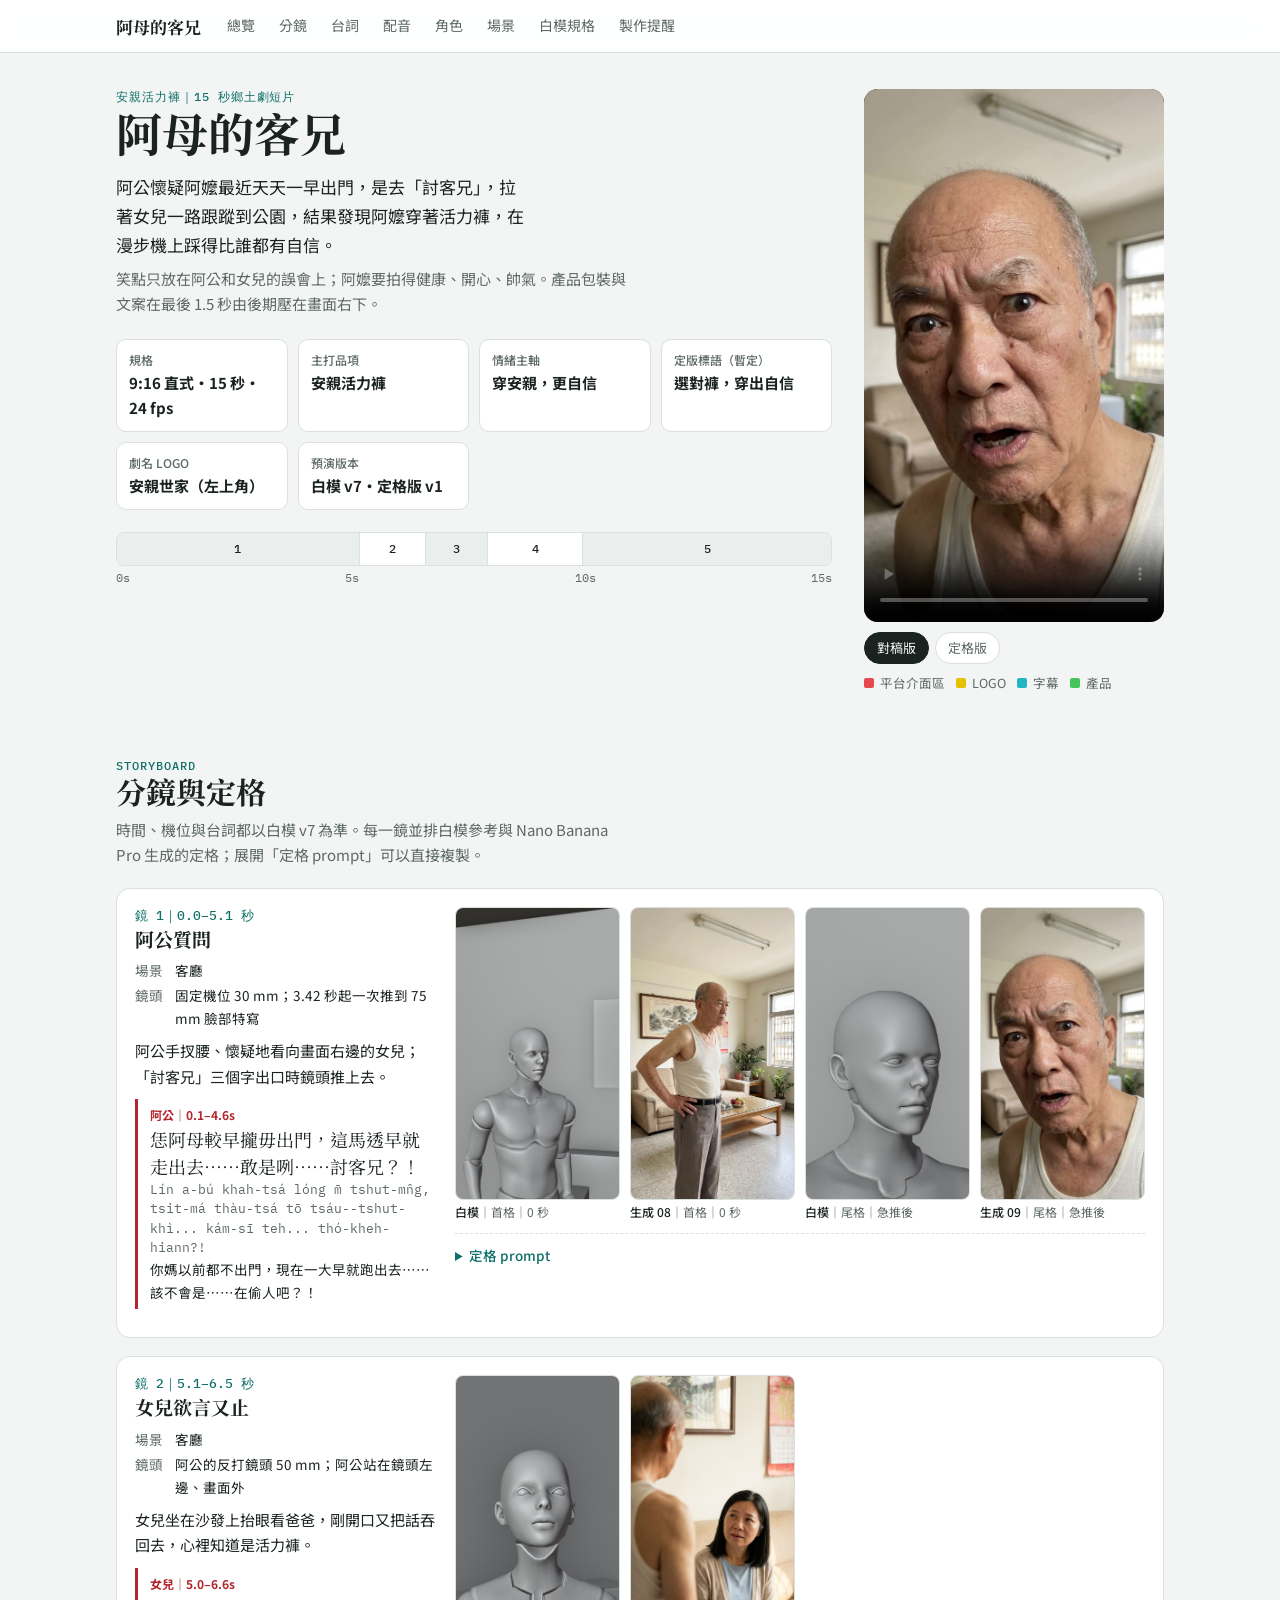
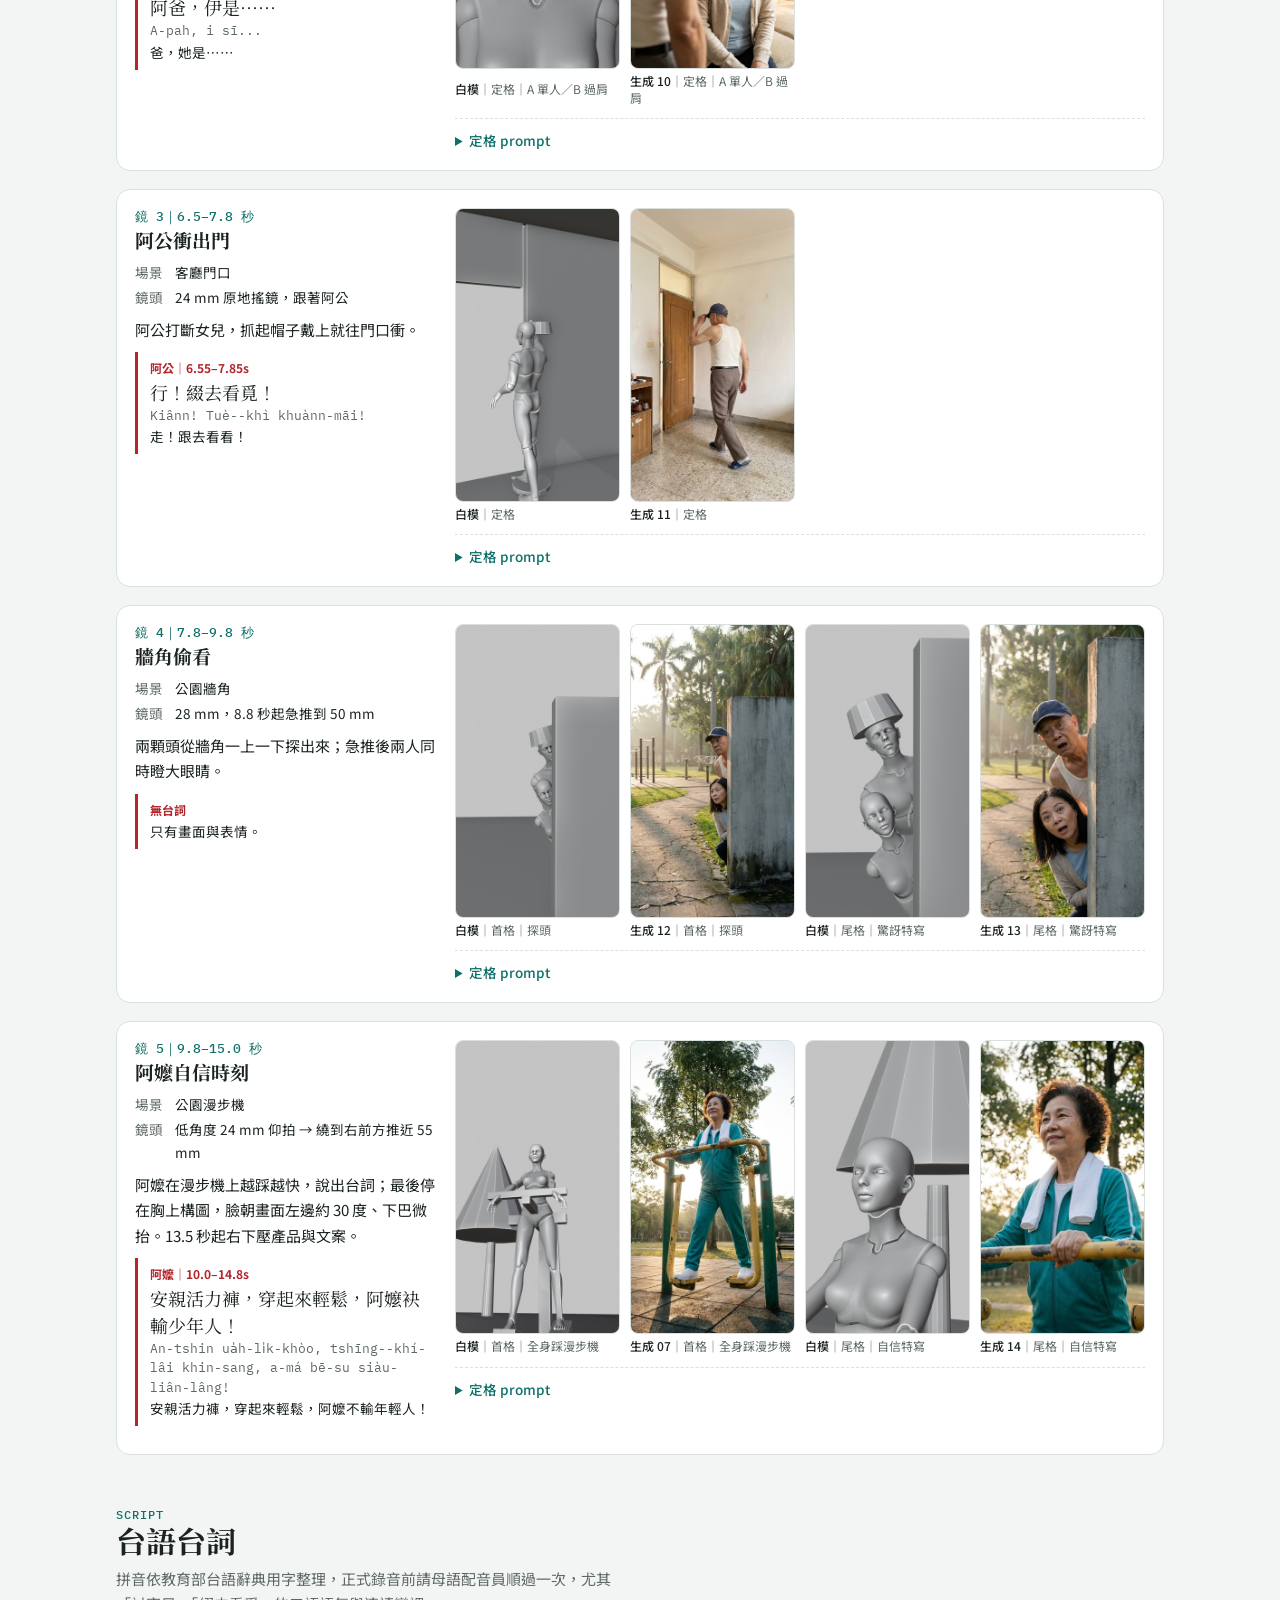
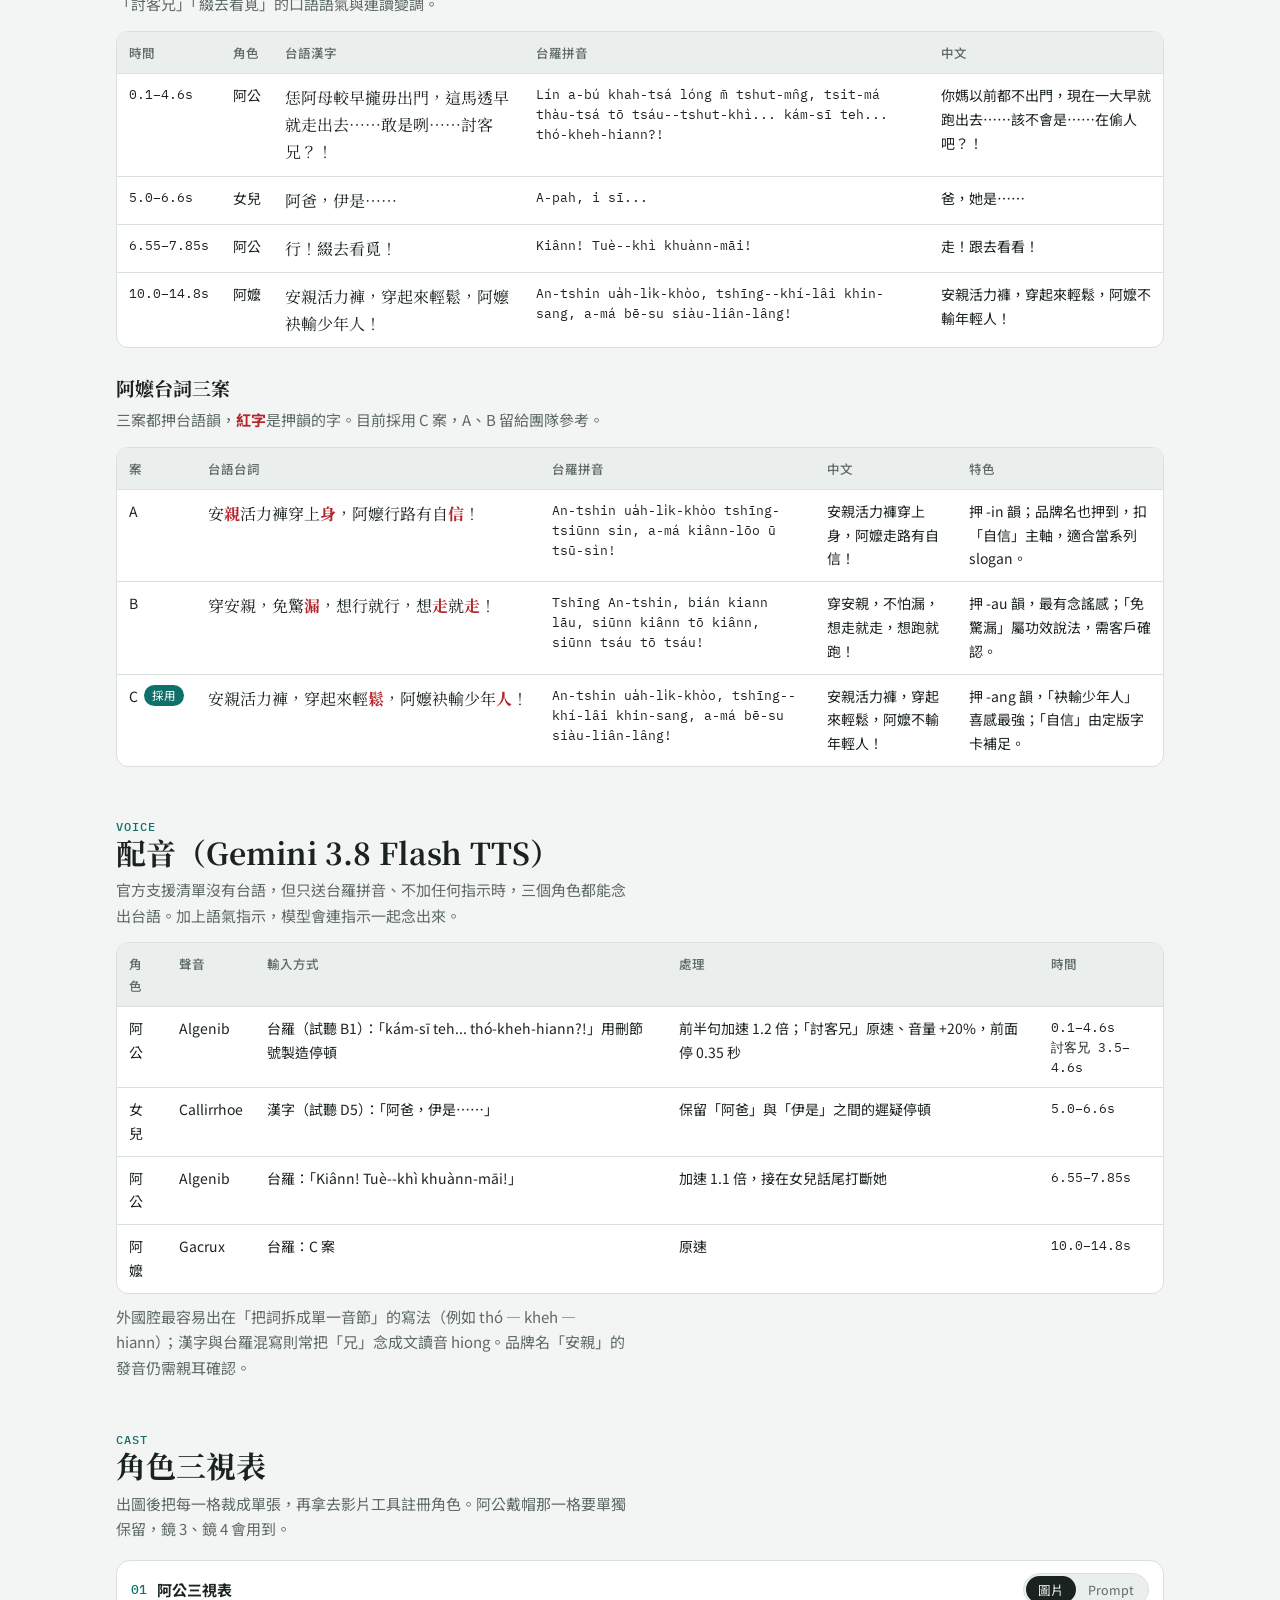
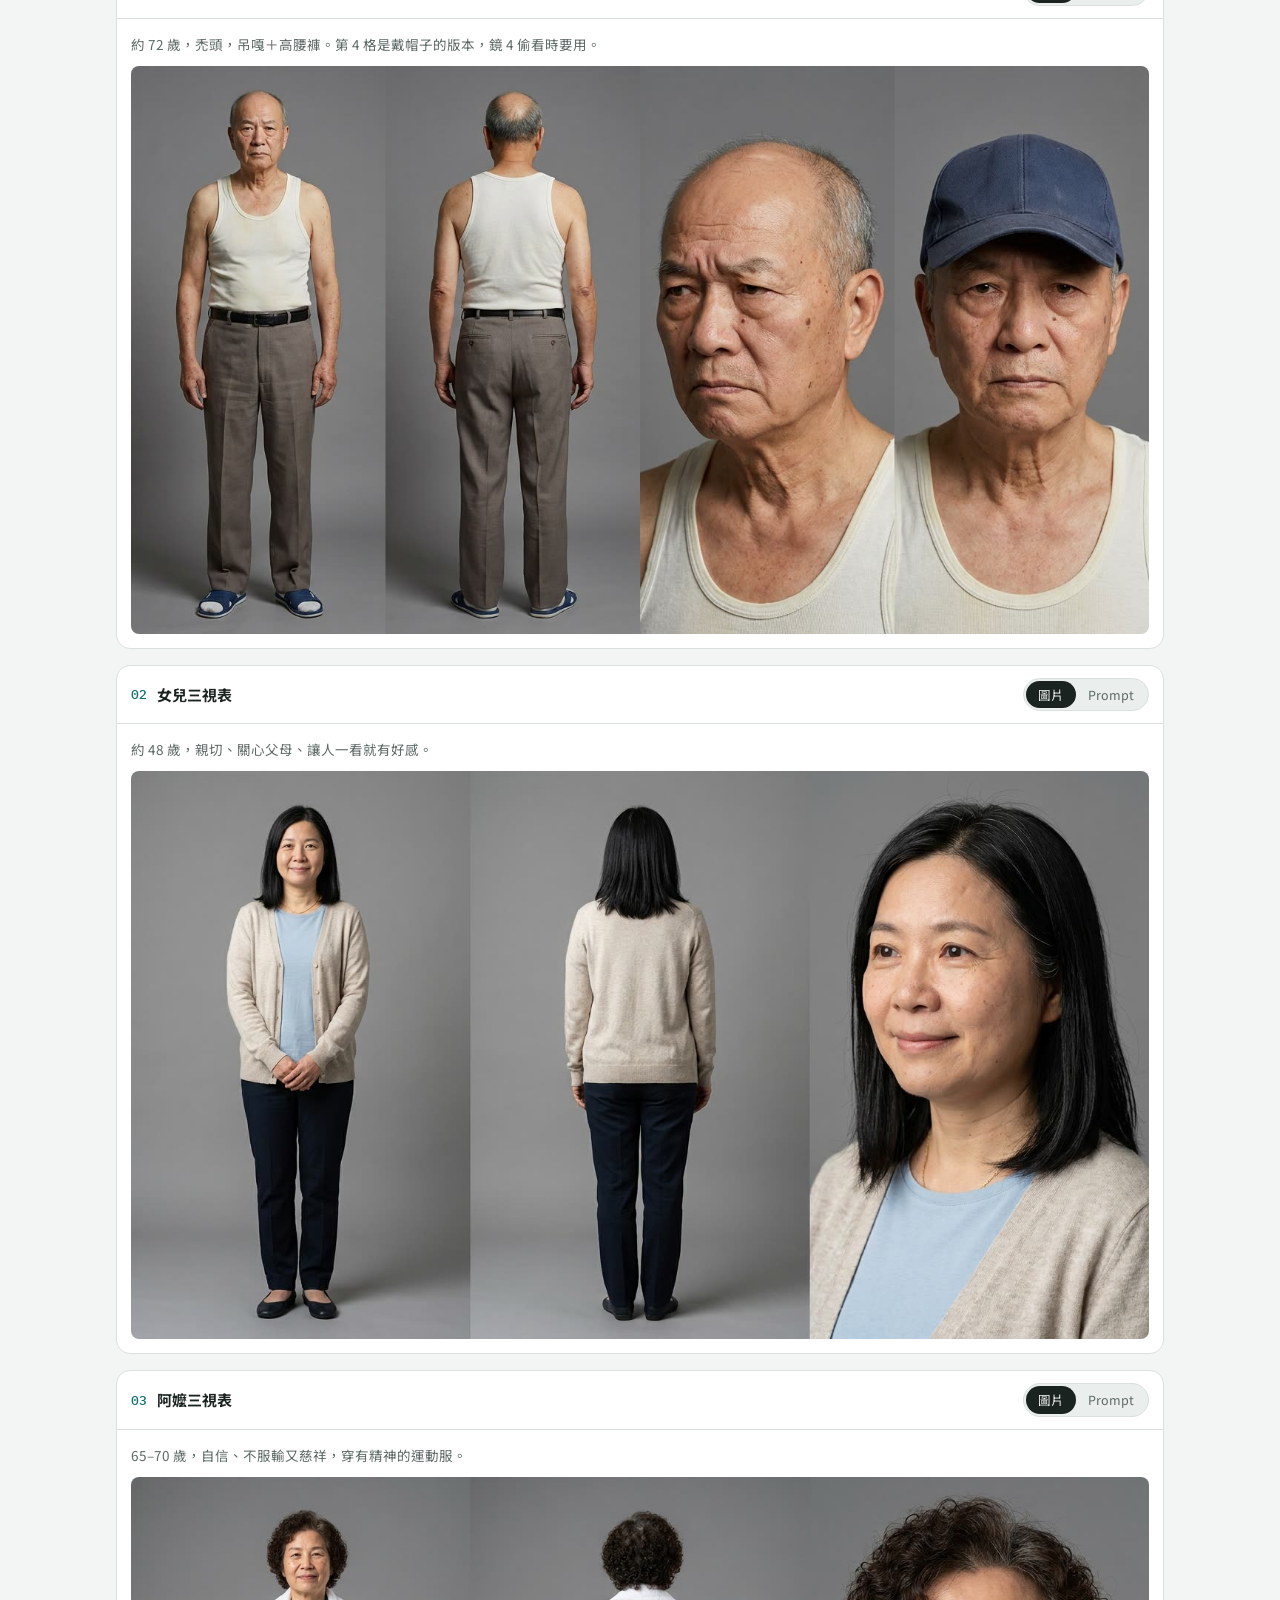
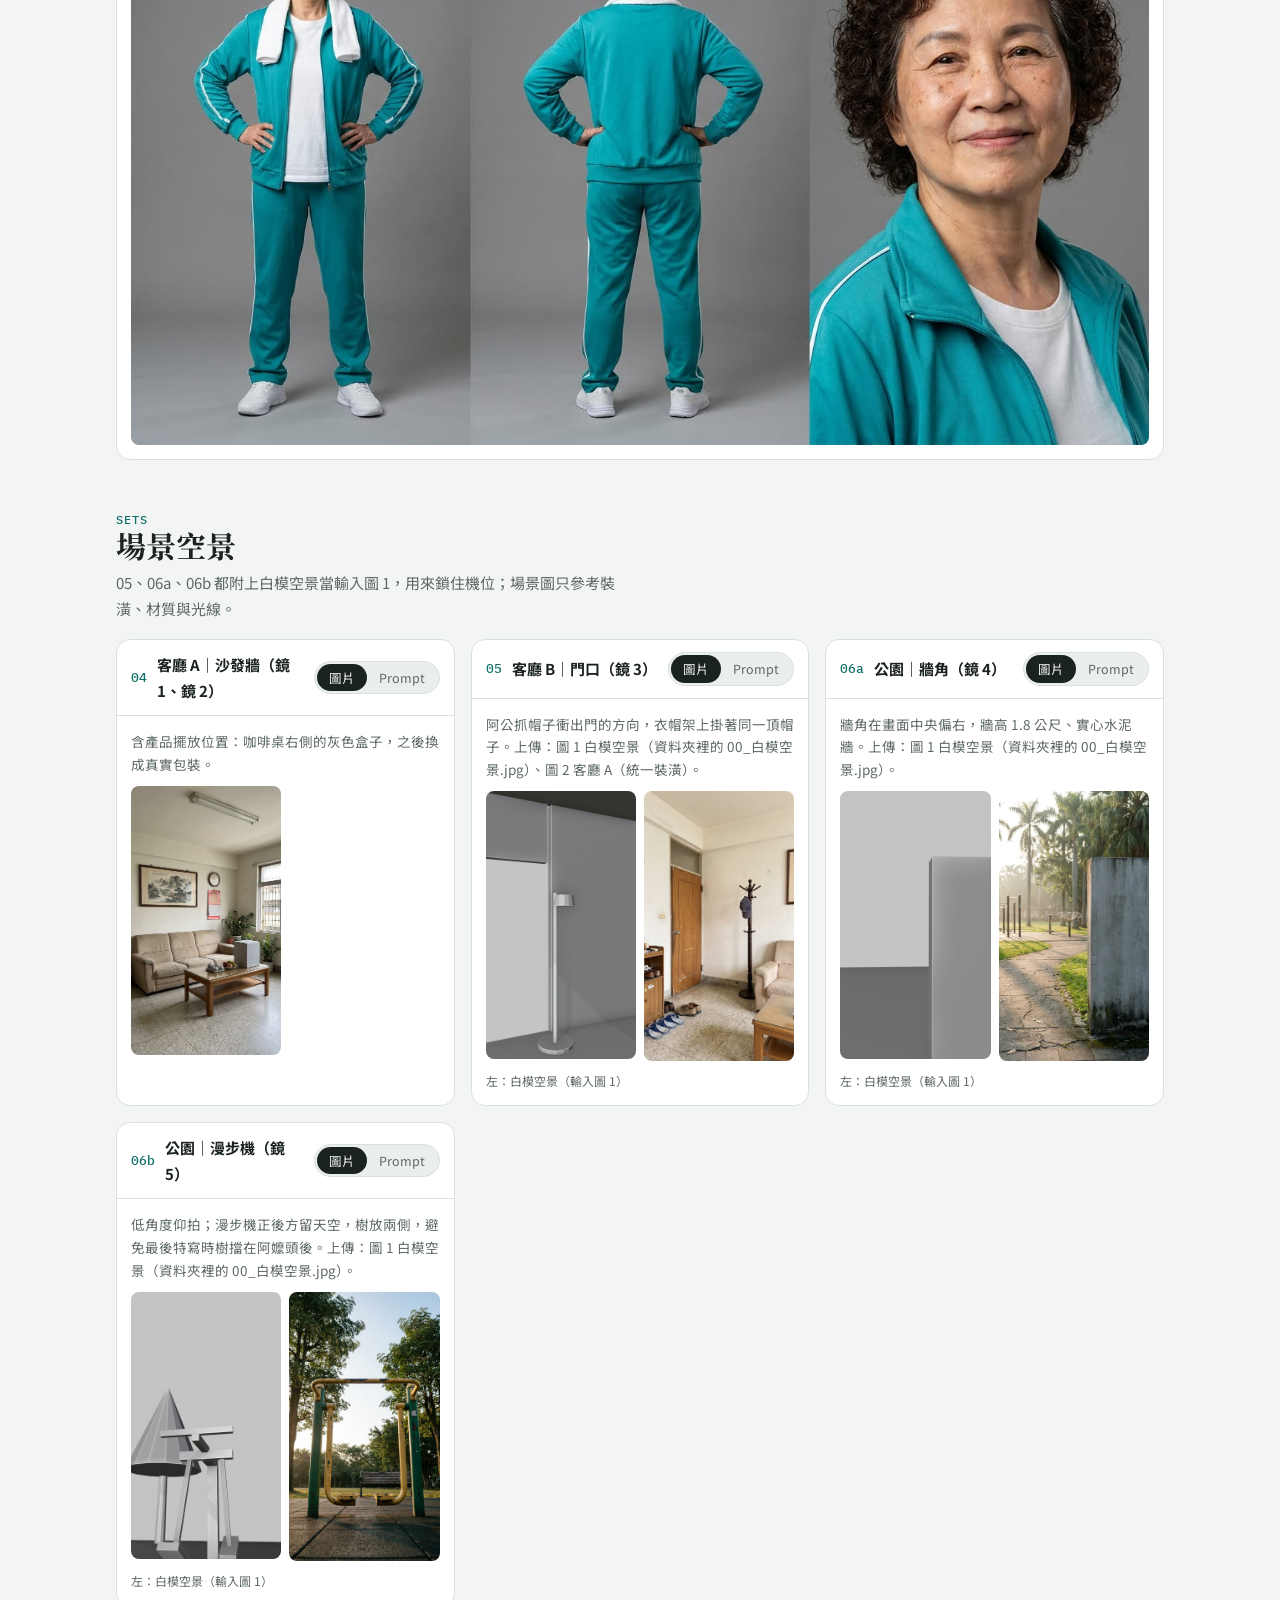
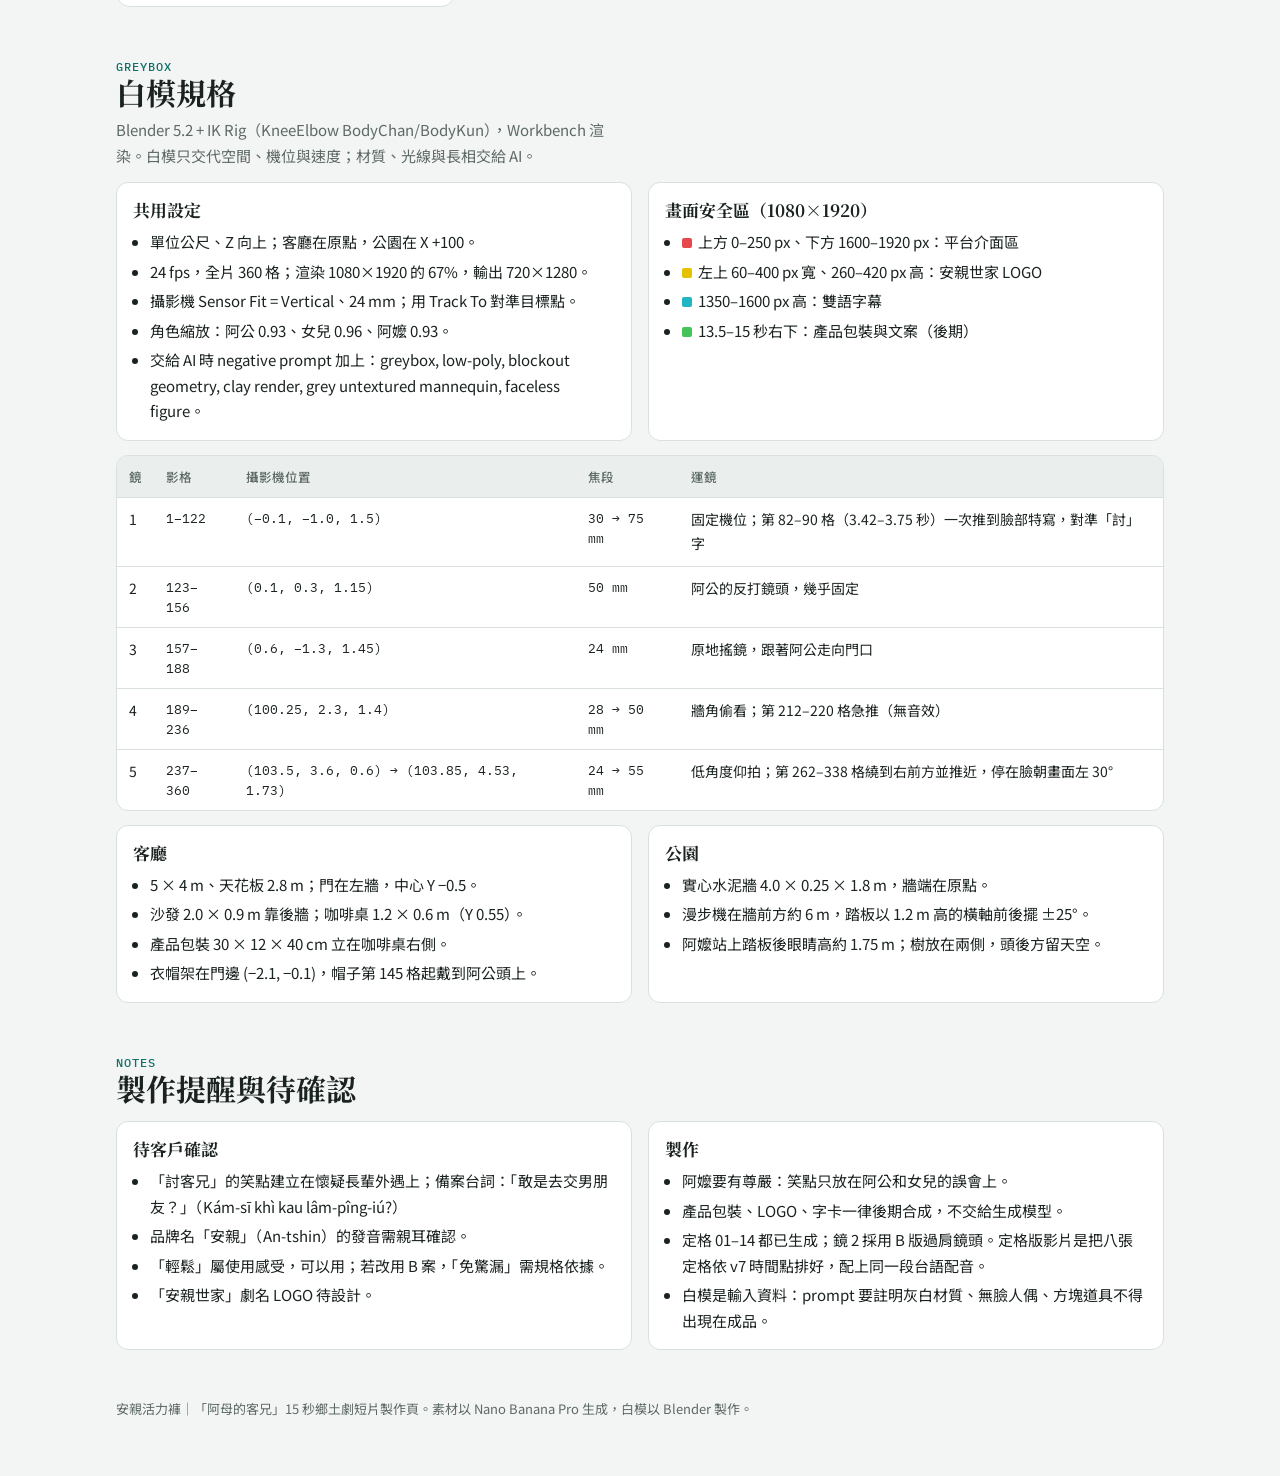
==== index.html @ 434a904d "安親活力褲「阿母的客兄」製作頁" ====
<!doctype html>
<html lang="zh-Hant">
<head>
<meta charset="utf-8">
<meta name="viewport" content="width=device-width, initial-scale=1, viewport-fit=cover">
<title>阿母的客兄｜安親活力褲</title>
<meta name="claude:viewport-fit-sides" content="cover">
<meta name="description" content="安親活力褲 15 秒鄉土劇短片：劇情、分鏡、台語台詞、白模預演與 Nano Banana Pro 素材。">
<link rel="preconnect" href="https://fonts.googleapis.com">
<link rel="preconnect" href="https://fonts.gstatic.com" crossorigin>
<link rel="stylesheet" href="https://fonts.googleapis.com/css2?family=Noto+Serif+TC:wght@600;700&family=Noto+Sans+TC:wght@400;500;700&family=IBM+Plex+Mono:wght@400;500&display=swap">
<style>
/* layout: production bible — sticky section nav, hero with the previz video, storyboard shot cards (meta column + frame strip), asset cards that toggle image / prompt */
:root{
  --bg:#f3f5f4; --surface:#ffffff; --sunk:#eaeeec; --ink:#1b2321; --muted:#5d6966; --line:#d9e0dd;
  --teal:#0e7069; --teal-ink:#ffffff; --red:#b3262d; --amber:#8a6514;
  --f-display:"Noto Serif TC","PMingLiU","MingLiU",serif; --f-body:"Noto Sans TC","PingFang TC","Microsoft JhengHei",system-ui,sans-serif; --f-mono:"IBM Plex Mono",ui-monospace,Consolas,monospace;
  color-scheme:light;
}
@media (prefers-color-scheme:dark){:root:not([data-theme="light"]){--bg:#121615;--surface:#1a201e;--sunk:#151a19;--ink:#e6ecea;--muted:#9aa7a3;--line:#2c3533;--teal:#4fc0b4;--teal-ink:#0f1413;--red:#ec7b7f;--amber:#dcb35a;color-scheme:dark}}
:root[data-theme="dark"]{--bg:#121615;--surface:#1a201e;--sunk:#151a19;--ink:#e6ecea;--muted:#9aa7a3;--line:#2c3533;--teal:#4fc0b4;--teal-ink:#0f1413;--red:#ec7b7f;--amber:#dcb35a;color-scheme:dark}
*{box-sizing:border-box}
html{scroll-behavior:smooth;scroll-padding-top:64px}
@media (prefers-reduced-motion:reduce){html{scroll-behavior:auto}}
body{margin:0;background:var(--bg);color:var(--ink);font:15px/1.7 var(--f-body);-webkit-text-size-adjust:100%}
img,video{max-width:100%;display:block}
a{color:var(--teal)}
.wrap{max-width:1080px;margin:0 auto;padding-left:max(16px,env(safe-area-inset-left,0px));padding-right:max(16px,env(safe-area-inset-right,0px))}
body::before{content:"";position:fixed;inset:0 0 auto;height:env(safe-area-inset-top,0px);background:var(--surface);z-index:20}
nav.top{position:sticky;top:env(safe-area-inset-top,0px);z-index:10;background:color-mix(in srgb,var(--surface) 92%,transparent);backdrop-filter:blur(8px);border-bottom:1px solid var(--line)}
nav.top .wrap{display:flex;align-items:center;gap:16px;min-height:52px}
.brand{font:700 17px var(--f-display);white-space:nowrap}
.links{display:flex;gap:4px;overflow-x:auto;scrollbar-width:none;min-width:0}
.links::-webkit-scrollbar{display:none}
.links a{color:var(--muted);text-decoration:none;font-size:14px;padding:6px 10px;border-radius:999px;white-space:nowrap}
.links a:hover,.links a:focus-visible{background:var(--sunk);color:var(--ink)}
section{padding-block:44px 8px}
h1,h2,h3{font-family:var(--f-display);font-weight:700;text-wrap:balance;margin:0}
h1{font-size:clamp(30px,5vw,46px);line-height:1.15}
h2{font-size:clamp(23px,3.2vw,30px);line-height:1.25;margin-bottom:6px}
h3{font-size:19px;line-height:1.3}
.lead{color:var(--muted);max-width:64ch;margin:6px 0 0}
.eyebrow{font:500 12px var(--f-mono);letter-spacing:.08em;text-transform:uppercase;color:var(--teal)}
/* hero */
.hero{display:grid;grid-template-columns:minmax(0,1fr) minmax(220px,300px);gap:32px;align-items:start;padding-top:36px}
.hero p.logline{font-size:17px;max-width:46ch;margin:14px 0 0}
.facts{display:grid;grid-template-columns:repeat(auto-fill,minmax(150px,1fr));gap:10px;margin-top:22px}
.fact{background:var(--surface);border:1px solid var(--line);border-radius:10px;padding:10px 12px}
.fact b{display:block;font-size:12px;color:var(--muted);font-weight:500}
.fact span{font-weight:700}
.player{background:#000;border-radius:14px;overflow:hidden;aspect-ratio:9/16;width:100%}
.player video{width:100%;height:100%;object-fit:contain}
.vtabs{display:flex;gap:6px;margin-top:10px;flex-wrap:wrap}
.chip{font:inherit;font-size:13px;border:1px solid var(--line);background:var(--surface);color:var(--muted);padding:4px 12px;border-radius:999px;cursor:pointer}
.chip[aria-pressed="true"]{background:var(--ink);color:var(--bg);border-color:var(--ink)}
.chip:focus-visible,button:focus-visible,summary:focus-visible{outline:2px solid var(--teal);outline-offset:2px}
.legend{font-size:12.5px;color:var(--muted);margin-top:8px}
@media (max-width:760px){.hero{grid-template-columns:1fr}.hero .side{max-width:320px}}
/* timeline bar */
.tl{margin-top:22px;display:grid;grid-template-columns:repeat(150,minmax(0,1fr));height:34px;border-radius:8px;overflow:hidden;border:1px solid var(--line);background:var(--surface)}
.tl a{display:flex;align-items:center;justify-content:center;font:500 12px var(--f-mono);color:var(--ink);text-decoration:none;border-right:1px solid var(--line);white-space:nowrap;overflow:hidden}
.tl a:last-child{border-right:none}
.tl a:nth-child(odd){background:var(--sunk)}
.tlnote{display:flex;justify-content:space-between;font:12px var(--f-mono);color:var(--muted);margin-top:4px}
/* storyboard */
.shots{display:grid;gap:18px;margin-top:20px}
.shot{background:var(--surface);border:1px solid var(--line);border-radius:14px;padding:18px;display:grid;grid-template-columns:minmax(0,300px) minmax(0,1fr);gap:20px}
@media (max-width:820px){.shot{grid-template-columns:1fr}}
.shot .time{font:500 13px var(--f-mono);color:var(--teal)}
.shot h3{margin:2px 0 8px}
.shot p{margin:0 0 8px}
.kv{display:grid;grid-template-columns:auto 1fr;gap:2px 12px;font-size:13.5px;margin:8px 0}
.kv dt{color:var(--muted)} .kv dd{margin:0}
.line{border-left:3px solid var(--red);padding:6px 0 6px 12px;margin:10px 0}
.line .who{font-size:12px;color:var(--red);font-weight:700}
.line .tw{font-family:var(--f-display);font-size:18px;line-height:1.5}
.line .tl8{font:13px/1.5 var(--f-mono);color:var(--muted)}
.line .zh{font-size:13.5px}
.frames{display:grid;grid-template-columns:repeat(auto-fill,minmax(132px,1fr));gap:10px;align-content:start}
.frame{margin:0;display:grid;gap:4px}
.frame .ph{aspect-ratio:9/16;border-radius:8px;overflow:hidden;background:var(--sunk);border:1px solid var(--line);display:grid;place-items:center}
.frame img{width:100%;height:100%;object-fit:cover;cursor:zoom-in}
.frame .wait{font-size:12px;color:var(--amber);text-align:center;padding:8px}
.frame figcaption{font-size:12px;color:var(--muted);line-height:1.4}
.frame figcaption b{color:var(--ink);font-weight:500}
details{margin-top:12px;border-top:1px dashed var(--line);padding-top:10px}
summary{cursor:pointer;font-size:13.5px;color:var(--teal);font-weight:500}
.ptitle{font-size:13px;font-weight:700;margin:12px 0 4px}
.promptbox{position:relative}
pre{margin:0;background:var(--sunk);border:1px solid var(--line);border-radius:10px;padding:14px 14px 14px;font:12.5px/1.65 var(--f-mono);white-space:pre-wrap;word-break:break-word;max-height:320px;overflow:auto}
.copy{position:absolute;top:8px;right:8px;font:inherit;font-size:12px;border:none;border-radius:999px;background:var(--teal);color:var(--teal-ink);padding:4px 12px;cursor:pointer}
/* tables */
.tblwrap{overflow-x:auto;margin-top:14px;border:1px solid var(--line);border-radius:12px;background:var(--surface)}
table{border-collapse:collapse;width:100%;font-size:14px;min-width:620px}
th,td{text-align:left;padding:10px 12px;border-bottom:1px solid var(--line);vertical-align:top}
th{font-size:12.5px;color:var(--muted);font-weight:500;background:var(--sunk)}
tr:last-child td{border-bottom:none}
td.mono{font:12.5px/1.6 var(--f-mono)}
td .tw{font-family:var(--f-display);font-size:16px}
#lines td:nth-child(1),#lines td:nth-child(2),#lines th:nth-child(1),#lines th:nth-child(2){white-space:nowrap}
.pick{display:inline-block;font-size:11.5px;padding:1px 8px;border-radius:999px;background:var(--teal);color:var(--teal-ink);margin-left:6px;vertical-align:2px}
b.rh{color:var(--red)}
/* assets */
.cards{display:grid;grid-template-columns:repeat(auto-fill,minmax(300px,1fr));gap:16px;margin-top:18px}
.card{background:var(--surface);border:1px solid var(--line);border-radius:14px;overflow:hidden;display:flex;flex-direction:column}
.card.wide{grid-column:1/-1}
.chead{display:flex;flex-wrap:wrap;align-items:center;gap:8px 10px;padding:12px 14px;border-bottom:1px solid var(--line)}
.num{font:500 13px var(--f-mono);color:var(--teal)}
.cname{font-weight:700;flex:1;min-width:8em}
.seg{display:inline-flex;border:1px solid var(--line);border-radius:999px;padding:2px;background:var(--sunk)}
.seg button{font:inherit;font-size:12.5px;border:none;background:transparent;color:var(--muted);padding:3px 12px;border-radius:999px;cursor:pointer}
.seg button[aria-pressed="true"]{background:var(--ink);color:var(--bg)}
.cbody{padding:14px;display:grid;gap:10px}
.use{font-size:13.5px;color:var(--muted);margin:0}
.cimgs{display:grid;gap:8px;grid-template-columns:repeat(auto-fill,minmax(120px,1fr))}
.card.wide .cimgs{grid-template-columns:1fr}
.cimgs img{border-radius:8px;width:100%;cursor:zoom-in;background:var(--sunk)}
.tips{margin:0;padding-left:1.2em;font-size:13px;color:var(--muted)}
/* spec */
.grid2{display:grid;grid-template-columns:repeat(auto-fit,minmax(280px,1fr));gap:16px;margin-top:14px}
.panel{background:var(--surface);border:1px solid var(--line);border-radius:12px;padding:16px}
.panel h3{font-size:17px;margin-bottom:8px}
ul.clean{margin:0;padding-left:1.15em}
ul.clean li+li{margin-top:4px}
.zone{display:inline-block;width:10px;height:10px;border-radius:2px;margin-right:6px;vertical-align:0}
footer{padding-block:40px 56px;color:var(--muted);font-size:13px}
/* lightbox */
.lb{position:fixed;inset:0;background:rgba(0,0,0,.86);display:grid;place-items:center;z-index:50;padding:max(16px,env(safe-area-inset-top,0px)) max(16px,env(safe-area-inset-right,0px)) max(16px,env(safe-area-inset-bottom,0px)) max(16px,env(safe-area-inset-left,0px))}
.lb img{max-height:100%;max-width:100%;border-radius:8px}
.lb button{position:absolute;top:calc(12px + env(safe-area-inset-top,0px));right:calc(12px + env(safe-area-inset-right,0px));font:inherit;border:none;border-radius:999px;padding:6px 14px;background:#fff;color:#000;cursor:pointer}
</style>
</head>
<body>
<nav class="top" aria-label="章節"><div class="wrap">
  <span class="brand">阿母的客兄</span>
  <div class="links">
    <a href="#overview">總覽</a><a href="#story">分鏡</a><a href="#lines">台詞</a><a href="#voice">配音</a><a href="#cast">角色</a><a href="#sets">場景</a><a href="#spec">白模規格</a><a href="#notes">製作提醒</a>
  </div>
</div></nav>

<main class="wrap">
<section id="overview" class="hero">
  <div>
    <div class="eyebrow">安親活力褲｜15 秒鄉土劇短片</div>
    <h1>阿母的客兄</h1>
    <p class="logline">阿公懷疑阿嬤最近天天一早出門，是去「討客兄」，拉著女兒一路跟蹤到公園，結果發現阿嬤穿著活力褲，在漫步機上踩得比誰都有自信。</p>
    <p class="lead">笑點只放在阿公和女兒的誤會上；阿嬤要拍得健康、開心、帥氣。產品包裝與文案在最後 1.5 秒由後期壓在畫面右下。</p>
    <div class="facts">
      <div class="fact"><b>規格</b><span>9:16 直式・15 秒・24 fps</span></div>
      <div class="fact"><b>主打品項</b><span>安親活力褲</span></div>
      <div class="fact"><b>情緒主軸</b><span>穿安親，更自信</span></div>
      <div class="fact"><b>定版標語（暫定）</b><span>選對褲，穿出自信</span></div>
      <div class="fact"><b>劇名 LOGO</b><span>安親世家（左上角）</span></div>
      <div class="fact"><b>預演版本</b><span>白模 v7・定格版 v1</span></div>
    </div>
    <div class="tl" aria-label="15 秒時間軸"><a href="#shot-1" style="grid-column:span 51" title="鏡 1">1</a><a href="#shot-2" style="grid-column:span 14" title="鏡 2">2</a><a href="#shot-3" style="grid-column:span 13" title="鏡 3">3</a><a href="#shot-4" style="grid-column:span 20" title="鏡 4">4</a><a href="#shot-5" style="grid-column:span 52" title="鏡 5">5</a></div>
    <div class="tlnote"><span>0s</span><span>5s</span><span>10s</span><span>15s</span></div>
  </div>
  <div class="side">
    <div class="player"><video id="pv" controls playsinline preload="metadata" poster="assets/video/poster.jpg" src="assets/video/previz_v7_guide.mp4"></video></div>
    <div class="vtabs" role="group" aria-label="影片版本">
      <button class="chip" type="button" data-src="assets/video/previz_v7_guide.mp4" aria-pressed="true">對稿版</button>
      <button class="chip" type="button" data-src="assets/video/previz_keyframes.mp4" aria-pressed="false">定格版</button>
    </div>
    <p class="legend" id="legend"><span class="zone" style="background:#e5484d"></span>平台介面區 <span class="zone" style="background:#e5c100;margin-left:8px"></span>LOGO <span class="zone" style="background:#22b5c4;margin-left:8px"></span>字幕 <span class="zone" style="background:#46c45a;margin-left:8px"></span>產品</p>
  </div>
</section>

<section id="story">
  <div class="eyebrow">Storyboard</div>
  <h2>分鏡與定格</h2>
  <p class="lead">時間、機位與台詞都以白模 v7 為準。每一鏡並排白模參考與 Nano Banana Pro 生成的定格；展開「定格 prompt」可以直接複製。</p>
  <div class="shots" id="shots"></div>
</section>

<section id="lines">
  <div class="eyebrow">Script</div>
  <h2>台語台詞</h2>
  <p class="lead">拼音依教育部台語辭典用字整理，正式錄音前請母語配音員順過一次，尤其「討客兄」「綴去看覓」的口語語氣與連讀變調。</p>
  <div class="tblwrap"><table>
    <thead><tr><th>時間</th><th>角色</th><th>台語漢字</th><th>台羅拼音</th><th>中文</th></tr></thead>
    <tbody id="linerows"></tbody>
  </table></div>
  <h3 style="margin-top:28px">阿嬤台詞三案</h3>
  <p class="lead">三案都押台語韻，<b class="rh">紅字</b>是押韻的字。目前採用 C 案，A、B 留給團隊參考。</p>
  <div class="tblwrap"><table>
    <thead><tr><th>案</th><th>台語台詞</th><th>台羅拼音</th><th>中文</th><th>特色</th></tr></thead>
    <tbody>
      <tr><td>A</td><td><span class="tw">安<b class="rh">親</b>活力褲穿上<b class="rh">身</b>，阿嬤行路有自<b class="rh">信</b>！</span></td><td class="mono">An-tshin ua̍h-li̍k-khòo tshīng-tsiūnn sin, a-má kiânn-lōo ū tsū-sìn!</td><td>安親活力褲穿上身，阿嬤走路有自信！</td><td>押 -in 韻；品牌名也押到，扣「自信」主軸，適合當系列 slogan。</td></tr>
      <tr><td>B</td><td><span class="tw">穿安親，免驚<b class="rh">漏</b>，想行就行，想<b class="rh">走</b>就<b class="rh">走</b>！</span></td><td class="mono">Tshīng An-tshin, bián kiann lāu, siūnn kiânn tō kiânn, siūnn tsáu tō tsáu!</td><td>穿安親，不怕漏，想走就走，想跑就跑！</td><td>押 -au 韻，最有念謠感；「免驚漏」屬功效說法，需客戶確認。</td></tr>
      <tr><td>C<span class="pick">採用</span></td><td><span class="tw">安親活力褲，穿起來輕<b class="rh">鬆</b>，阿嬤袂輸少年<b class="rh">人</b>！</span></td><td class="mono">An-tshin ua̍h-li̍k-khòo, tshīng--khí-lâi khin-sang, a-má bē-su siàu-liân-lâng!</td><td>安親活力褲，穿起來輕鬆，阿嬤不輸年輕人！</td><td>押 -ang 韻，「袂輸少年人」喜感最強；「自信」由定版字卡補足。</td></tr>
    </tbody>
  </table></div>
</section>

<section id="voice">
  <div class="eyebrow">Voice</div>
  <h2>配音（Gemini 3.8 Flash TTS）</h2>
  <p class="lead">官方支援清單沒有台語，但只送台羅拼音、不加任何指示時，三個角色都能念出台語。加上語氣指示，模型會連指示一起念出來。</p>
  <div class="tblwrap"><table>
    <thead><tr><th>角色</th><th>聲音</th><th>輸入方式</th><th>處理</th><th>時間</th></tr></thead>
    <tbody>
      <tr><td>阿公</td><td>Algenib</td><td>台羅（試聽 B1）：「kám-sī teh... thó-kheh-hiann?!」用刪節號製造停頓</td><td>前半句加速 1.2 倍；「討客兄」原速、音量 +20%，前面停 0.35 秒</td><td class="mono">0.1–4.6s<br>討客兄 3.5–4.6s</td></tr>
      <tr><td>女兒</td><td>Callirrhoe</td><td>漢字（試聽 D5）：「阿爸，伊是……」</td><td>保留「阿爸」與「伊是」之間的遲疑停頓</td><td class="mono">5.0–6.6s</td></tr>
      <tr><td>阿公</td><td>Algenib</td><td>台羅：「Kiânn! Tuè--khì khuànn-māi!」</td><td>加速 1.1 倍，接在女兒話尾打斷她</td><td class="mono">6.55–7.85s</td></tr>
      <tr><td>阿嬤</td><td>Gacrux</td><td>台羅：C 案</td><td>原速</td><td class="mono">10.0–14.8s</td></tr>
    </tbody>
  </table></div>
  <p class="lead" style="margin-top:10px">外國腔最容易出在「把詞拆成單一音節」的寫法（例如 thó — kheh — hiann）；漢字與台羅混寫則常把「兄」念成文讀音 hiong。品牌名「安親」的發音仍需親耳確認。</p>
</section>

<section id="cast">
  <div class="eyebrow">Cast</div>
  <h2>角色三視表</h2>
  <p class="lead">出圖後把每一格裁成單張，再拿去影片工具註冊角色。阿公戴帽那一格要單獨保留，鏡 3、鏡 4 會用到。</p>
  <div class="cards" id="g-char"></div>
</section>

<section id="sets">
  <div class="eyebrow">Sets</div>
  <h2>場景空景</h2>
  <p class="lead">05、06a、06b 都附上白模空景當輸入圖 1，用來鎖住機位；場景圖只參考裝潢、材質與光線。</p>
  <div class="cards" id="g-scene"></div>
</section>

<section id="spec">
  <div class="eyebrow">Greybox</div>
  <h2>白模規格</h2>
  <p class="lead">Blender 5.2 + IK Rig（KneeElbow BodyChan/BodyKun），Workbench 渲染。白模只交代空間、機位與速度；材質、光線與長相交給 AI。</p>
  <div class="grid2">
    <div class="panel"><h3>共用設定</h3><ul class="clean">
      <li>單位公尺、Z 向上；客廳在原點，公園在 X +100。</li>
      <li>24 fps，全片 360 格；渲染 1080×1920 的 67%，輸出 720×1280。</li>
      <li>攝影機 Sensor Fit = Vertical、24 mm；用 Track To 對準目標點。</li>
      <li>角色縮放：阿公 0.93、女兒 0.96、阿嬤 0.93。</li>
      <li>交給 AI 時 negative prompt 加上：greybox, low-poly, blockout geometry, clay render, grey untextured mannequin, faceless figure。</li>
    </ul></div>
    <div class="panel"><h3>畫面安全區（1080×1920）</h3><ul class="clean">
      <li><span class="zone" style="background:#e5484d"></span>上方 0–250 px、下方 1600–1920 px：平台介面區</li>
      <li><span class="zone" style="background:#e5c100"></span>左上 60–400 px 寬、260–420 px 高：安親世家 LOGO</li>
      <li><span class="zone" style="background:#22b5c4"></span>1350–1600 px 高：雙語字幕</li>
      <li><span class="zone" style="background:#46c45a"></span>13.5–15 秒右下：產品包裝與文案（後期）</li>
    </ul></div>
  </div>
  <div class="tblwrap"><table>
    <thead><tr><th>鏡</th><th>影格</th><th>攝影機位置</th><th>焦段</th><th>運鏡</th></tr></thead>
    <tbody>
      <tr><td>1</td><td class="mono">1–122</td><td class="mono">(−0.1, −1.0, 1.5)</td><td class="mono">30 → 75 mm</td><td>固定機位；第 82–90 格（3.42–3.75 秒）一次推到臉部特寫，對準「討」字</td></tr>
      <tr><td>2</td><td class="mono">123–156</td><td class="mono">(0.1, 0.3, 1.15)</td><td class="mono">50 mm</td><td>阿公的反打鏡頭，幾乎固定</td></tr>
      <tr><td>3</td><td class="mono">157–188</td><td class="mono">(0.6, −1.3, 1.45)</td><td class="mono">24 mm</td><td>原地搖鏡，跟著阿公走向門口</td></tr>
      <tr><td>4</td><td class="mono">189–236</td><td class="mono">(100.25, 2.3, 1.4)</td><td class="mono">28 → 50 mm</td><td>牆角偷看；第 212–220 格急推（無音效）</td></tr>
      <tr><td>5</td><td class="mono">237–360</td><td class="mono">(103.5, 3.6, 0.6) → (103.85, 4.53, 1.73)</td><td class="mono">24 → 55 mm</td><td>低角度仰拍；第 262–338 格繞到右前方並推近，停在臉朝畫面左 30°</td></tr>
    </tbody>
  </table></div>
  <div class="grid2">
    <div class="panel"><h3>客廳</h3><ul class="clean">
      <li>5 × 4 m、天花板 2.8 m；門在左牆，中心 Y −0.5。</li>
      <li>沙發 2.0 × 0.9 m 靠後牆；咖啡桌 1.2 × 0.6 m（Y 0.55）。</li>
      <li>產品包裝 30 × 12 × 40 cm 立在咖啡桌右側。</li>
      <li>衣帽架在門邊 (−2.1, −0.1)，帽子第 145 格起戴到阿公頭上。</li>
    </ul></div>
    <div class="panel"><h3>公園</h3><ul class="clean">
      <li>實心水泥牆 4.0 × 0.25 × 1.8 m，牆端在原點。</li>
      <li>漫步機在牆前方約 6 m，踏板以 1.2 m 高的橫軸前後擺 ±25°。</li>
      <li>阿嬤站上踏板後眼睛高約 1.75 m；樹放在兩側，頭後方留天空。</li>
    </ul></div>
  </div>
</section>

<section id="notes">
  <div class="eyebrow">Notes</div>
  <h2>製作提醒與待確認</h2>
  <div class="grid2">
    <div class="panel"><h3>待客戶確認</h3><ul class="clean">
      <li>「討客兄」的笑點建立在懷疑長輩外遇上；備案台詞：「敢是去交男朋友？」（Kám-sī khì kau lâm-pîng-iú?）</li>
      <li>品牌名「安親」（An-tshin）的發音需親耳確認。</li>
      <li>「輕鬆」屬使用感受，可以用；若改用 B 案，「免驚漏」需規格依據。</li>
      <li>「安親世家」劇名 LOGO 待設計。</li>
    </ul></div>
    <div class="panel"><h3>製作</h3><ul class="clean">
      <li>阿嬤要有尊嚴：笑點只放在阿公和女兒的誤會上。</li>
      <li>產品包裝、LOGO、字卡一律後期合成，不交給生成模型。</li>
      <li>定格 01–14 都已生成；鏡 2 採用 B 版過肩鏡頭。定格版影片是把八張定格依 v7 時間點排好，配上同一段台語配音。</li>
      <li>白模是輸入資料：prompt 要註明灰白材質、無臉人偶、方塊道具不得出現在成品。</li>
    </ul></div>
  </div>
</section>
</main>
<footer class="wrap">安親活力褲｜「阿母的客兄」15 秒鄉土劇短片製作頁。素材以 Nano Banana Pro 生成，白模以 Blender 製作。</footer>

<script>
const NOAI="No text, no logos, no lettering anywhere.";
const ASSETS=[
{g:"char",id:"01",name:"阿公三視表",folder:"01_角色_阿公",use:"約 72 歲，禿頭，吊嘎＋高腰褲。第 4 格是戴帽子的版本，鏡 4 偷看時要用。",images:[],
prompt:`Photographic character reference sheet of a 72-year-old Taiwanese grandfather, four panels side by side on one wide image, same man in every panel, consistent lighting.
Panel 1: full-body front view, standing naturally, arms relaxed at sides, slightly rounded shoulders.
Panel 2: full-body back view, same pose.
Panel 3: close-up head and shoulders, three-quarter view facing left, skeptical frown, one eyebrow raised.
Panel 4: close-up head and shoulders, front view, same man wearing a faded navy-blue plain baseball cap pulled low.
Appearance: lean build with a small soft belly, thin arms with age spots, deep forehead wrinkles, sagging eyelids, a few dark moles on the cheek, slightly uneven skin tone. Bald on top with a shiny scalp and a thin horseshoe ring of short grey hair around the sides and back.
Wardrobe: a white ribbed cotton sleeveless undershirt, slightly yellowed and stretched at the neckline; high-waisted grey-brown polyester slacks pulled up above the navel with a thin black leather belt; blue-and-white rubber slippers.
Seamless mid-grey studio backdrop, soft key light from camera left, gentle fill, full-frame camera, 85mm lens, f/5.6, natural color, real skin texture with visible pores, natural fabric wrinkles and pilling. Documentary realism, no retouching.
${NOAI} Avoid plastic skin, beauty filter, symmetrical idealized face, cartoon, CGI look.`,
tips:["出圖後把每一格裁成單張，再拿去影片工具註冊角色。","戴帽那一格要單獨保留。"]},
{g:"char",id:"02",name:"女兒三視表",folder:"02_角色_女兒",use:"約 48 歲，親切、關心父母、讓人一看就有好感。",images:[],
prompt:`Photographic character reference sheet of a 48-year-old Taiwanese woman, three panels side by side on one wide image, same woman in every panel, consistent lighting.
Panel 1: full-body front view, standing naturally, hands lightly clasped in front.
Panel 2: full-body back view, same pose.
Panel 3: close-up head and shoulders, three-quarter view facing left, warm gentle half-smile, concerned caring eyes.
Appearance: kind round face, soft smile lines and faint crow's feet, a few fine grey strands in shoulder-length straight black hair tucked behind one ear, light everyday makeup, small natural imperfections, slightly uneven skin tone.
Wardrobe: home-casual. A soft oatmeal knit cardigan over a plain light-blue cotton top, straight dark navy trousers, simple flat shoes, a thin gold necklace.
Seamless mid-grey studio backdrop, soft key light from camera left, gentle fill, full-frame camera, 85mm lens, f/5.6, natural color, real skin texture with visible pores, natural fabric wrinkles. Documentary realism, no retouching.
${NOAI} Avoid plastic skin, beauty filter, model-like idealized face, cartoon, CGI look.`,
tips:["出圖後把每一格裁成單張。"]},
{g:"char",id:"03",name:"阿嬤三視表",folder:"03_角色_阿嬤",use:"65–70 歲，自信、不服輸又慈祥，穿有精神的運動服。",images:[],
prompt:`Photographic character reference sheet of a 68-year-old Taiwanese grandmother, three panels side by side on one wide image, same woman in every panel, consistent lighting.
Panel 1: full-body front view, standing upright with chest out and hands on hips, energetic and proud posture.
Panel 2: full-body back view, same pose.
Panel 3: close-up head and shoulders, three-quarter view facing left, chin slightly raised, confident knowing smile, kind eyes.
Appearance: short tightly permed curly hair dyed dark brown with visible grey roots, bright lively eyes, deep laugh lines, age spots on cheeks and hands, slightly uneven skin tone, natural asymmetry.
Wardrobe: a vivid teal zip-up tracksuit jacket and matching track pants with white side stripes, a white cotton T-shirt underneath, clean white walking sneakers, a small white towel draped around the neck.
Seamless mid-grey studio backdrop, soft key light from camera left, gentle fill, full-frame camera, 85mm lens, f/5.6, natural color, real skin texture with visible pores, natural fabric creases. Documentary realism, no retouching.
No text, no logos, no brand marks, no lettering anywhere. Avoid plastic skin, beauty filter, idealized face, cartoon, CGI look.`,
tips:["這張是 07 合成圖的人物來源，選定後就不要再換。"]},
{g:"scene",id:"04",name:"客廳 A｜沙發牆（鏡 1、鏡 2）",folder:"04_場景_客廳A_沙發牆",use:"含產品擺放位置：咖啡桌右側的灰色盒子，之後換成真實包裝。",images:[],
prompt:`Vertical 9:16 photograph of an empty living room in an older Taiwanese apartment, no people.
Camera at standing eye level, about 1.5 m high, slightly left of center, looking toward the back wall, 30mm lens.
Back wall: a three-seat sofa with worn beige fabric cushions against the wall, a framed landscape painting hung above it, an old round wall clock, a red Chinese paper wall calendar.
In front of the sofa: a low wooden coffee table with a glass top, a small tea set and a dish of fruit on the left side. On the right side of the table stands one plain light-grey rectangular product box, upright, front facing the camera, about 30 cm tall, clearly visible and unobstructed.
Details: light terrazzo floor, white fluorescent ceiling light, a window with old iron security bars on the right letting in soft morning daylight, a few houseplants.
Warm, slightly faded colors like a Taiwanese prime-time TV drama set, natural light, real wear and scuffs on furniture.
${NOAI} Avoid CGI look, overly clean showroom look.`,
tips:["換包裝：用 Nano Banana 編輯，上傳活力褲包裝照，指令「把咖啡桌右側的灰色盒子換成這個包裝，保持角度與光線」。"]},
{g:"scene",id:"05",name:"客廳 B｜門口（鏡 3）",folder:"05_場景_客廳B_門口",ref:"img/plate_05.jpg",refLabel:"白模空景（輸入圖 1）",use:"阿公抓帽子衝出門的方向，衣帽架上掛著同一頂帽子。上傳：圖 1 白模空景（資料夾裡的 00_白模空景.jpg）、圖 2 客廳 A（統一裝潢）。",images:[],
prompt:`Image 1 is a grey 3D blockout of an empty room. Match its camera position, lens, framing and the placement of every element exactly: the open front door on the left, the wall edge just right of center, the standing coat rack with a cap in front of that wall.
Turn the blockout into a real photograph of an older Taiwanese apartment, no people. Use image 2 only as a reference for the interior style, materials and colors so both rooms match; do not copy its composition.
A standing wooden coat rack with a faded navy-blue plain baseball cap hanging on it. Through the open door, a bright stairwell or corridor. Blue-and-white rubber slippers and old leather shoes on the floor by the door, a small shoe cabinet.
Light terrazzo floor, white walls with slight discoloration, soft morning daylight from the doorway, warm slightly faded colors like a Taiwanese prime-time TV drama set. Vertical 9:16, 24mm lens at 1.45 m.
No grey blockout geometry. ${NOAI} Avoid CGI look, overly clean look.`,
tips:["空景用來確認門和衣帽架的位置，對得上白模，鏡 3 的定格才會對。"]},
{g:"scene",id:"06a",name:"公園｜牆角（鏡 4）",folder:"06a_場景_公園_牆角",ref:"img/plate_06a.jpg",refLabel:"白模空景（輸入圖 1）",use:"牆角在畫面中央偏右，牆高 1.8 公尺、實心水泥牆。上傳：圖 1 白模空景（資料夾裡的 00_白模空景.jpg）。",images:[],
prompt:`Image 1 is a grey 3D blockout of an empty park corner. Match its camera position, lens, framing and the exact size and position of the wall in the frame: the end of the wall forms a tall vertical block from just right of center to the right part of the frame, its top edge at about one quarter from the top of the frame, its bottom on the ground at the bottom of the frame. The open park continues on the left.
Turn the blockout into a real photograph of a Taiwanese neighborhood park in the early morning, no people.
The wall is one solid, continuous wall of plastered grey concrete, 1.8 m tall and 25 cm thick, with weathering stains and a little moss at the base. It is not a fence and not made of separate panels. The camera is at 1.4 m, a little below the top of the wall, so the top edge sits just above the camera's eye level and the wall does not tower.
On the left: a paved path, grass and, in the far background, outdoor fitness equipment and tall trees.
Soft low sunlight from the back left, long shadows, light morning haze, natural colors. Vertical 9:16, 28mm lens.
No grey blockout geometry. No text, no logos, no signage lettering. Avoid CGI look.`,
tips:["出圖後跟資料夾裡的白模空景並排比對：牆角的位置、牆頂的高度都要對得上，再拿去做鏡 4。"]},
{g:"scene",id:"06b",name:"公園｜漫步機（鏡 5）",folder:"06b_場景_公園_漫步機",ref:"img/plate_06b.jpg",refLabel:"白模空景（輸入圖 1）",use:"低角度仰拍；漫步機正後方留天空，樹放兩側，避免最後特寫時樹擋在阿嬤頭後。上傳：圖 1 白模空景（資料夾裡的 00_白模空景.jpg）。",images:[],
prompt:`Image 1 is a grey 3D blockout of an empty park. Match its camera position, low angle, lens and the position and size of the air-walker machine in the frame. Ignore the grey cone shapes: they are placeholder trees; real trees go to the left and right edges instead.\nVertical 9:16 photograph of a Taiwanese neighborhood park in the early morning, no people.
Camera low, about 0.6 m high, positioned in front of and slightly to the right of an outdoor air-walker fitness machine, looking up at it, 24mm lens.
The air walker stands in the center of the frame: a painted steel frame in yellow and green, two hanging pendulum foot pedals, and a horizontal handlebar at chest height, with paint chips and rust spots from daily use. It stands on rubber safety flooring.
Background: a few tall trees placed to the left and right of the frame, leaving open sky directly behind the machine's handlebar area. A park bench in the distance.
Soft low sunlight from the back left creating a rim light, clear morning sky, natural colors.
No text, no logos, no signage lettering. Avoid CGI look.`,
tips:["這張是 07 合成圖的場景來源。"]},
{g:"comp",id:"07",name:"阿嬤使用漫步機",folder:"07_阿嬤使用漫步機",use:"上傳兩張參考圖：圖 1 = 03 阿嬤三視表，圖 2 = 06b 公園漫步機。",images:[],
prompt:`Use image 1 for the woman's face, hair, body and outfit, and keep her exactly the same person. Use image 2 for the park, the air-walker machine, the camera angle and the lighting, and keep them unchanged.
Place the woman from image 1 on the air-walker machine in image 2, mid-stride: one leg swinging forward and one back on the pedals, both hands gripping the handlebar, back upright, chest out.
Her face is turned about 30 degrees toward the left of the frame, chin slightly raised, with a confident, proud smile, lively eyes, as if she is showing off how energetic she is.
Vertical 9:16, low camera angle from the front right, 24mm lens, soft morning backlight giving a rim light on her hair and shoulders, natural colors, real skin texture, documentary realism.
${NOAI} Avoid plastic skin, CGI look, extra limbs, distorted hands.`,
tips:["這張同時是鏡 5 的首格。資料夾裡有白模參考，可以當第三張參考圖一起上傳，鎖住低角度仰拍的構圖。","手部最容易崩，多生成幾張挑手最自然的。"],ref:"img/gb_07.jpg"},
{g:"key",id:"08",name:"鏡 1 首格｜阿公質問",folder:"08_定格_鏡1首格_阿公質問",ref:"img/gb_08.jpg",use:"0 秒。阿公腰部以上、四分之三側臉，手扠腰。上傳：圖 1 白模參考、圖 2 阿公三視表、圖 3 客廳 A。",images:[],
prompt:`Image 1 is a grey 3D blockout frame. Match its camera angle, lens, framing and the figure's pose exactly. Replace the grey mannequin with the real man from image 2, keeping his face, bald head, white sleeveless undershirt and high-waisted slacks identical. Use image 3 only as a reference for the room's look: wall colors, furniture style, materials and light. Do not copy its camera angle, its composition or the size of its objects; the camera angle and framing come only from image 1.
He stands waist-up in the frame, body turned three-quarters, hands on his hips, head turned slightly toward someone off-screen on the right, suspicious narrowed eyes, lips pressed, about to accuse. Melodramatic Taiwanese prime-time TV drama acting, but a natural real face.
Vertical 9:16, 30mm lens at eye level, soft morning window light from the right, warm slightly faded colors, real skin texture with pores and age spots, documentary realism.
No grey mannequin, no blockout geometry, no clay render. ${NOAI} Avoid plastic skin, CGI look.`,
tips:["這一格加上 09 尾格，就是鏡 1 急推的首尾影格。"]},
{g:"key",id:"09",name:"鏡 1 尾格｜討客兄特寫",folder:"09_定格_鏡1尾格_討客兄特寫",ref:"img/gb_09.jpg",use:"約 3.8 秒，急推之後。阿公臉部大特寫。上傳：圖 1 白模參考、圖 2 阿公三視表、圖 3 客廳 A。",images:[],
prompt:`Image 1 is a grey 3D blockout frame. Match its camera angle, tight framing and head position exactly. Replace the grey mannequin with the real man from image 2, keeping his face and bald head identical. Image 3 is only a reference for the room's colors and light; show it as a soft out-of-focus background and do not copy its composition.
Extreme close-up of his face filling the frame, leaning slightly toward the camera, eyes wide and furious with suspicion, eyebrows raised, mouth open mid-word as he says the accusing line. Exaggerated Taiwanese prime-time TV drama reaction, but a believable real face.
Vertical 9:16, 75mm lens, shallow depth of field, soft window light from the right, real skin texture with pores, wrinkles, age spots and a light sheen on the bald scalp, documentary realism.
No grey mannequin, no blockout geometry. ${NOAI} Avoid plastic skin, CGI look.`,
tips:[]},
{g:"key",id:"10",name:"鏡 2｜女兒欲言又止",folder:"10_定格_鏡2_女兒欲言又止",ref:"img/gb_10.jpg",use:"約 5.3 秒。阿公的反打鏡頭：阿公站在鏡頭左邊、畫面外，女兒坐在沙發上抬眼看他。上傳：圖 1 白模參考、圖 2 女兒三視表、圖 3 客廳 A（只參考裝潢與光線）。A 版是單人近景，和白模一致；B 版在左前景帶到阿公的肩膀，父女關係更清楚。",images:[],
prompt:`A 版｜單人近景（與白模一致）
Image 1 is a grey 3D blockout frame. Match its camera angle, its chest-up framing and the head position exactly: her head is centered horizontally, the top of her head near the upper fifth of the frame, her shoulders filling the lower half. Replace the grey mannequin with the real woman from image 2, keeping her face, hair and cardigan identical.
Use image 3 only as a reference for the room's look: wall colors, sofa fabric and light. Do not copy its camera angle, its composition or any objects from it; the camera angle and framing come only from image 1.
She sits on the beige sofa, its backrest visible behind her shoulders, and looks up toward her father, who stands just off-screen to the left of the camera. Her eyes look up and slightly to the left of the lens. She has just opened her mouth to answer him and stopped: lips slightly parted, eyebrows lifted, a hesitant, caring, slightly guilty look, as if she knows something kind she cannot say yet.
Vertical 9:16, 50mm lens slightly above her seated eye level, soft morning window light, the background softly out of focus, warm slightly faded colors, real skin texture, documentary realism.
No product box in the frame. No grey mannequin, no blockout geometry. ${NOAI} Avoid plastic skin, CGI look.

────────────────

B 版｜帶到阿公肩膀（過肩鏡頭）
Image 1 is a grey 3D blockout frame. Match its camera angle, its chest-up framing and the woman's head position: her head is centered horizontally, the top of her head near the upper fifth of the frame, her shoulders filling the lower half. Replace the grey mannequin with the real woman from image 2, keeping her face, hair and cardigan identical.
Use image 3 only as a reference for the room's look: wall colors, sofa fabric and light. Do not copy its camera angle, its composition or any objects from it; the camera angle and framing come only from image 1.
Add her father, the man from image 4, in the left foreground: seen from behind and out of focus, the back edge of his bald head and his bare shoulder in a white sleeveless undershirt take up about the left fifth of the frame, cut by the left edge. He stands; she sits below his eye level.
She sits on the beige sofa, its backrest visible behind her shoulders, and looks up at her father in the left foreground. She has just opened her mouth to answer him and stopped: lips slightly parted, eyebrows lifted, a hesitant, caring, slightly guilty look, as if she knows something kind she cannot say yet. Her face stays sharp and is the subject of the shot.
Vertical 9:16, 50mm lens slightly above her seated eye level, shallow depth of field, soft morning window light, the background softly out of focus, warm slightly faded colors, real skin texture, documentary realism.
No product box in the frame. No grey mannequin, no blockout geometry. ${NOAI} Avoid plastic skin, CGI look, merged bodies.`,
tips:["產品不用出現在這一格。鏡 1 和鏡 2 之間的剪接，以及她的視線，就足以交代她在想那包活力褲。","B 版上傳四張圖：圖 1 白模參考、圖 2 女兒三視表、圖 3 客廳 A、圖 4 阿公三視表（背面那格最好用）。","要是模型還是照搬客廳 A 的構圖，先拿掉圖 3、只上傳圖 1 和圖 2 試試。"]},
{g:"key",id:"11",name:"鏡 3｜阿公衝出門",folder:"11_定格_鏡3_阿公衝出門",ref:"img/gb_11.jpg",use:"約 7 秒。阿公戴上帽子、往門口快步走。上傳：圖 1 白模參考、圖 2 阿公三視表（含戴帽格）、圖 3 客廳 B。",images:[],
prompt:`Image 1 is a grey 3D blockout frame. Match its camera angle, framing and the figure's position and walking pose exactly. Replace the grey mannequin with the real man from image 2, keeping his face, white sleeveless undershirt, high-waisted slacks and slippers identical, now wearing the faded navy-blue plain baseball cap. Use image 3 only as a reference for the door area's look and light; the camera angle and framing come only from image 1.
He is seen from behind and slightly to the side, striding briskly toward the open front door, one hand just pulling the cap onto his head, shoulders tense with determination.
Vertical 9:16, 24mm lens, slight motion in his clothes, soft morning daylight from the doorway, warm slightly faded colors, documentary realism.
No grey mannequin, no blockout geometry. ${NOAI} Avoid CGI look, extra limbs.`,
tips:[]},
{g:"key",id:"12",name:"鏡 4 首格｜牆角偷看",folder:"12_定格_鏡4首格_牆角偷看",ref:"img/gb_12.jpg",use:"約 8.6 秒。兩顆頭從牆角一上一下探出來。上傳：圖 1 白模參考、圖 2 阿公三視表（戴帽）、圖 3 女兒三視表、圖 4 公園牆角（請用照新版 06a 重做的圖）。",images:[],
prompt:`Image 1 is a grey 3D blockout frame. Match its camera angle, framing, the wall corner position and both figures' positions exactly. Replace the two grey mannequins with real people: the upper head is the old man from image 2 wearing his navy baseball cap, the lower head is the woman from image 3 crouching. Use image 4 only as a reference for the park's look, the wall's material and the light; the camera angle and framing come only from image 1.
The wall is 1.8 m tall: the top of the man's cap is about 15 cm below the top of the wall, and the woman's head is about 35 cm lower than his, at a natural crouching height. Both lean out sideways from behind the corner of the wall, one head stacked above the other, only their heads and a sliver of shoulders visible, peering curiously toward something far off-screen. Comic, sneaky Taiwanese prime-time TV drama moment.
Vertical 9:16, 28mm lens at 1.4 m height, soft low morning sunlight from behind them, natural colors, real skin texture, documentary realism.
No grey mannequin, no blockout geometry. ${NOAI} Avoid CGI look, merged bodies, extra limbs.`,
tips:["這一格加上 13 尾格，就是鏡 4 急推的首尾影格。"]},
{g:"key",id:"13",name:"鏡 4 尾格｜驚訝特寫",folder:"13_定格_鏡4尾格_驚訝特寫",ref:"img/gb_13.jpg",use:"約 9.4 秒，急推之後。兩人同時瞪大眼睛。上傳：圖 1 白模參考、圖 2 阿公三視表（戴帽）、圖 3 女兒三視表、圖 4 公園牆角。",images:[],
prompt:`Image 1 is a grey 3D blockout frame. Match its camera angle, tight framing and both heads' positions exactly. Replace the two grey mannequins with real people: the upper head is the old man from image 2 wearing his navy baseball cap, the lower head is the woman from image 3. The concrete wall corner is on the right edge of the frame; image 4 is only a reference for its material and the light.
Keep the same real proportions as the wide shot: the top of the man's cap about 15 cm below the top of the 1.8 m wall, the woman's head about 35 cm lower. Close shot of both faces leaning further out from the wall corner, eyes wide open and jaws dropped in total astonishment at what they see, frozen in the same comic expression. Exaggerated Taiwanese prime-time TV drama reaction, believable real faces.
Vertical 9:16, 50mm lens, soft low morning sunlight, natural colors, real skin texture, documentary realism.
No grey mannequin, no blockout geometry. ${NOAI} Avoid CGI look, merged faces.`,
tips:[]},
{g:"key",id:"14",name:"鏡 5 尾格｜阿嬤自信",folder:"14_定格_鏡5尾格_阿嬤自信",ref:"img/gb_14.jpg",use:"約 15 秒。胸上構圖，臉朝畫面左邊約 30 度，下巴微抬。上傳：圖 1 白模參考、圖 2 阿嬤三視表、圖 3 公園漫步機（或直接用 07 的成品）。",images:[],
prompt:`Image 1 is a grey 3D blockout frame. Match its camera angle, framing and head position exactly. Replace the grey mannequin with the real woman from image 2, keeping her face, permed hair and teal tracksuit identical. She is on the air-walker machine, hands on the handlebar; image 3 is only a reference for the machine, the park and the light, not for the composition.
Chest-up shot, her face turned about 30 degrees toward the left of the frame, chin slightly raised, a proud, confident and kind smile, eyes bright, slightly out of breath from exercise. She looks unbeatable.
Vertical 9:16, 55mm lens slightly below eye level, soft morning backlight giving a warm rim light on her hair, trees softly out of focus on both sides with open sky behind her head, natural colors, real skin texture, documentary realism.
No grey mannequin, no blockout geometry. ${NOAI} Avoid plastic skin, CGI look.`,
tips:["右下角之後會壓產品包裝和文案，臉不要放到畫面右下。"]}
];
const IMG={
 "01":["assets/img/char_agong.jpg"],"02":["assets/img/char_daughter.jpg"],"03":["assets/img/char_ama.jpg"],
 "04":["assets/img/scene_living_a.jpg"],"05":["assets/img/scene_living_b.jpg"],"06a":["assets/img/scene_park_corner.jpg"],"06b":["assets/img/scene_park_walker.jpg"],
 "07":["assets/img/key07_ama_walker.jpg"],"08":["assets/img/key08_agong_question.jpg"],"09":["assets/img/key09_tao_kheh_hiann.jpg"],"10":["assets/img/key10_daughter_hesitate.jpg"],"11":["assets/img/key11_agong_rushout.jpg"],
 "12":["assets/img/key12_peek_wide.jpg"],"13":["assets/img/key13_peek_close.jpg"],"14":["assets/img/key14_ama_confident.jpg"]};
const REF={"05":"assets/gb/plate_05.jpg","06a":"assets/gb/plate_06a.jpg","06b":"assets/gb/plate_06b.jpg"};
const A={};for(const a of ASSETS){a.images=IMG[a.id]||[];A[a.id]=a;}
const LINES=[
 {t:"0.1–4.6s",who:"阿公",tw:"恁阿母較早攏毋出門，這馬透早就走出去……敢是咧……討客兄？！",tl:"Lín a-bú khah-tsá lóng m̄ tshut-mn̂g, tsit-má thàu-tsá tō tsáu--tshut-khì... kám-sī teh... thó-kheh-hiann?!",zh:"你媽以前都不出門，現在一大早就跑出去……該不會是……在偷人吧？！"},
 {t:"5.0–6.6s",who:"女兒",tw:"阿爸，伊是……",tl:"A-pah, i sī...",zh:"爸，她是……"},
 {t:"6.55–7.85s",who:"阿公",tw:"行！綴去看覓！",tl:"Kiânn! Tuè--khì khuànn-māi!",zh:"走！跟去看看！"},
 {t:"10.0–14.8s",who:"阿嬤",tw:"安親活力褲，穿起來輕鬆，阿嬤袂輸少年人！",tl:"An-tshin ua̍h-li̍k-khòo, tshīng--khí-lâi khin-sang, a-má bē-su siàu-liân-lâng!",zh:"安親活力褲，穿起來輕鬆，阿嬤不輸年輕人！"}];
const SHOTS=[
 {n:1,t0:0,t1:5.1,title:"阿公質問",place:"客廳",cam:"固定機位 30 mm；3.42 秒起一次推到 75 mm 臉部特寫",act:"阿公手扠腰、懷疑地看向畫面右邊的女兒；「討客兄」三個字出口時鏡頭推上去。",lines:[0],
  frames:[{gb:"assets/gb/gb_08.jpg",key:"08",label:"首格｜0 秒"},{gb:"assets/gb/gb_09.jpg",key:"09",label:"尾格｜急推後"}]},
 {n:2,t0:5.1,t1:6.5,title:"女兒欲言又止",place:"客廳",cam:"阿公的反打鏡頭 50 mm；阿公站在鏡頭左邊、畫面外",act:"女兒坐在沙發上抬眼看爸爸，剛開口又把話吞回去，心裡知道是活力褲。",lines:[1],
  frames:[{gb:"assets/gb/gb_10.jpg",key:"10",label:"定格｜A 單人／B 過肩"}]},
 {n:3,t0:6.5,t1:7.8,title:"阿公衝出門",place:"客廳門口",cam:"24 mm 原地搖鏡，跟著阿公",act:"阿公打斷女兒，抓起帽子戴上就往門口衝。",lines:[2],
  frames:[{gb:"assets/gb/gb_11.jpg",key:"11",label:"定格"}]},
 {n:4,t0:7.8,t1:9.8,title:"牆角偷看",place:"公園牆角",cam:"28 mm，8.8 秒起急推到 50 mm",act:"兩顆頭從牆角一上一下探出來；急推後兩人同時瞪大眼睛。",lines:[],
  frames:[{gb:"assets/gb/gb_12.jpg",key:"12",label:"首格｜探頭"},{gb:"assets/gb/gb_13.jpg",key:"13",label:"尾格｜驚訝特寫"}]},
 {n:5,t0:9.8,t1:15,title:"阿嬤自信時刻",place:"公園漫步機",cam:"低角度 24 mm 仰拍 → 繞到右前方推近 55 mm",act:"阿嬤在漫步機上越踩越快，說出台詞；最後停在胸上構圖，臉朝畫面左邊約 30 度、下巴微抬。13.5 秒起右下壓產品與文案。",lines:[3],
  frames:[{gb:"assets/gb/gb_07.jpg",key:"07",label:"首格｜全身踩漫步機"},{gb:"assets/gb/gb_14.jpg",key:"14",label:"尾格｜自信特寫"}]}];
function esc(s){return String(s).replace(/[&<>"]/g,c=>({"&":"&amp;","<":"&lt;",">":"&gt;",'"':"&quot;"}[c]))}
function promptBox(text){return `<div class="promptbox"><pre>${esc(text)}</pre><button type="button" class="copy">複製</button></div>`}
document.addEventListener("click",e=>{
  const b=e.target.closest(".copy");if(b){const pre=b.parentElement.querySelector("pre");const txt=pre.textContent;
    const done=()=>{b.textContent="已複製";setTimeout(()=>b.textContent="複製",1400)};
    (navigator.clipboard?navigator.clipboard.writeText(txt):Promise.reject()).then(done).catch(()=>{const r=document.createRange();r.selectNodeContents(pre);const s=getSelection();s.removeAllRanges();s.addRange(r);b.textContent="已選取，請按 Ctrl+C"});return;}
  const im=e.target.closest("img[data-zoom]");if(im){openLB(im.src,im.alt);}
});
function openLB(src,alt){const d=document.createElement("div");d.className="lb";d.innerHTML=`<img src="${src}" alt="${esc(alt||"")}"><button type="button">關閉</button>`;
  const close=()=>{d.remove();document.removeEventListener("keydown",k)};const k=ev=>{if(ev.key==="Escape")close()};
  d.addEventListener("click",ev=>{if(ev.target===d||ev.target.tagName==="BUTTON")close()});document.addEventListener("keydown",k);document.body.appendChild(d);d.querySelector("button").focus();}
// lines table
document.getElementById("linerows").innerHTML=LINES.map(l=>`<tr><td class="mono">${l.t}</td><td>${l.who}</td><td><span class="tw">${l.tw}</span></td><td class="mono">${l.tl}</td><td>${l.zh}</td></tr>`).join("");
// shots
document.getElementById("shots").innerHTML=SHOTS.map(s=>{
  const ln=s.lines.map(i=>{const l=LINES[i];return `<div class="line"><div class="who">${l.who}｜${l.t}</div><div class="tw">${l.tw}</div><div class="tl8">${l.tl}</div><div class="zh">${l.zh}</div></div>`}).join("")||`<div class="line"><div class="who">無台詞</div><div class="zh">只有畫面與表情。</div></div>`;
  const fr=s.frames.map(f=>{const a=A[f.key];const imgs=a.images;
    return `<figure class="frame"><div class="ph"><img src="${f.gb}" alt="鏡 ${s.n} ${f.label} 白模" data-zoom loading="lazy"></div><figcaption><b>白模</b>｜${f.label}</figcaption></figure>`+
      (imgs.length?imgs.map(src=>`<figure class="frame"><div class="ph"><img src="${src}" alt="鏡 ${s.n} ${f.label} 生成" data-zoom loading="lazy"></div><figcaption><b>生成 ${a.id}</b>｜${f.label}</figcaption></figure>`).join("")
        :`<figure class="frame"><div class="ph"><span class="wait">待生成<br>${a.id}</span></div><figcaption><b>生成 ${a.id}</b>｜${f.label}</figcaption></figure>`)}).join("");
  const pr=s.frames.map(f=>{const a=A[f.key];return `<p class="ptitle">${a.id}｜${esc(a.name)}</p><p class="use">${esc(a.use)}</p>${promptBox(a.prompt)}`+(a.tips.length?`<ul class="tips">${a.tips.map(t=>`<li>${t}</li>`).join("")}</ul>`:"")}).join("");
  return `<article class="shot" id="shot-${s.n}"><div><div class="time">鏡 ${s.n}｜${s.t0.toFixed(1)}–${s.t1.toFixed(1)} 秒</div><h3>${s.title}</h3>
   <dl class="kv"><dt>場景</dt><dd>${s.place}</dd><dt>鏡頭</dt><dd>${s.cam}</dd></dl><p>${s.act}</p>${ln}</div>
   <div><div class="frames">${fr}</div><details><summary>定格 prompt</summary>${pr}</details></div></article>`}).join("");
// asset cards
let mode={};try{mode=JSON.parse(localStorage.getItem("acmode")||"{}")}catch(e){}
function card(a,wide){const el=document.createElement("article");el.className="card"+(wide?" wide":"");el.id="asset-"+a.id;
  el.innerHTML=`<div class="chead"><span class="num">${a.id}</span><span class="cname">${esc(a.name)}</span><span class="seg" role="group" aria-label="切換顯示"><button type="button" data-m="img">圖片</button><button type="button" data-m="prompt">Prompt</button></span></div><div class="cbody"></div>`;
  const body=el.querySelector(".cbody");
  const draw=()=>{const m=mode[a.id]||"img";el.querySelectorAll(".seg button").forEach(b=>b.setAttribute("aria-pressed",String(b.dataset.m===m)));
    if(m==="img"){const ref=REF[a.id];body.innerHTML=`<p class="use">${esc(a.use)}</p><div class="cimgs">${ref?`<img src="${ref}" alt="${esc(a.name)} 白模空景" data-zoom loading="lazy">`:""}${a.images.map(s=>`<img src="${s}" alt="${esc(a.name)}" data-zoom loading="lazy">`).join("")||'<p class="use">待生成</p>'}</div>`+(ref?`<p class="use" style="font-size:12px">左：白模空景（輸入圖 1）</p>`:"");}
    else{body.innerHTML=`<p class="use">${esc(a.use)}</p>${promptBox(a.prompt)}`+(a.tips.length?`<ul class="tips">${a.tips.map(t=>`<li>${t}</li>`).join("")}</ul>`:"");}};
  el.querySelectorAll(".seg button").forEach(b=>b.onclick=()=>{mode[a.id]=b.dataset.m;try{localStorage.setItem("acmode",JSON.stringify(mode))}catch(e){}draw()});
  draw();return el;}
for(const a of ASSETS){if(a.g==="char")document.getElementById("g-char").appendChild(card(a,true));if(a.g==="scene")document.getElementById("g-scene").appendChild(card(a,false));}
// video switch
document.querySelectorAll(".vtabs .chip").forEach(b=>b.onclick=()=>{const v=document.getElementById("pv");const t=v.currentTime;v.src=b.dataset.src;v.currentTime=t;document.querySelectorAll(".vtabs .chip").forEach(x=>x.setAttribute("aria-pressed",String(x===b)));document.getElementById("legend").hidden=!b.dataset.src.includes("guide")});
</script>
</body>
</html>
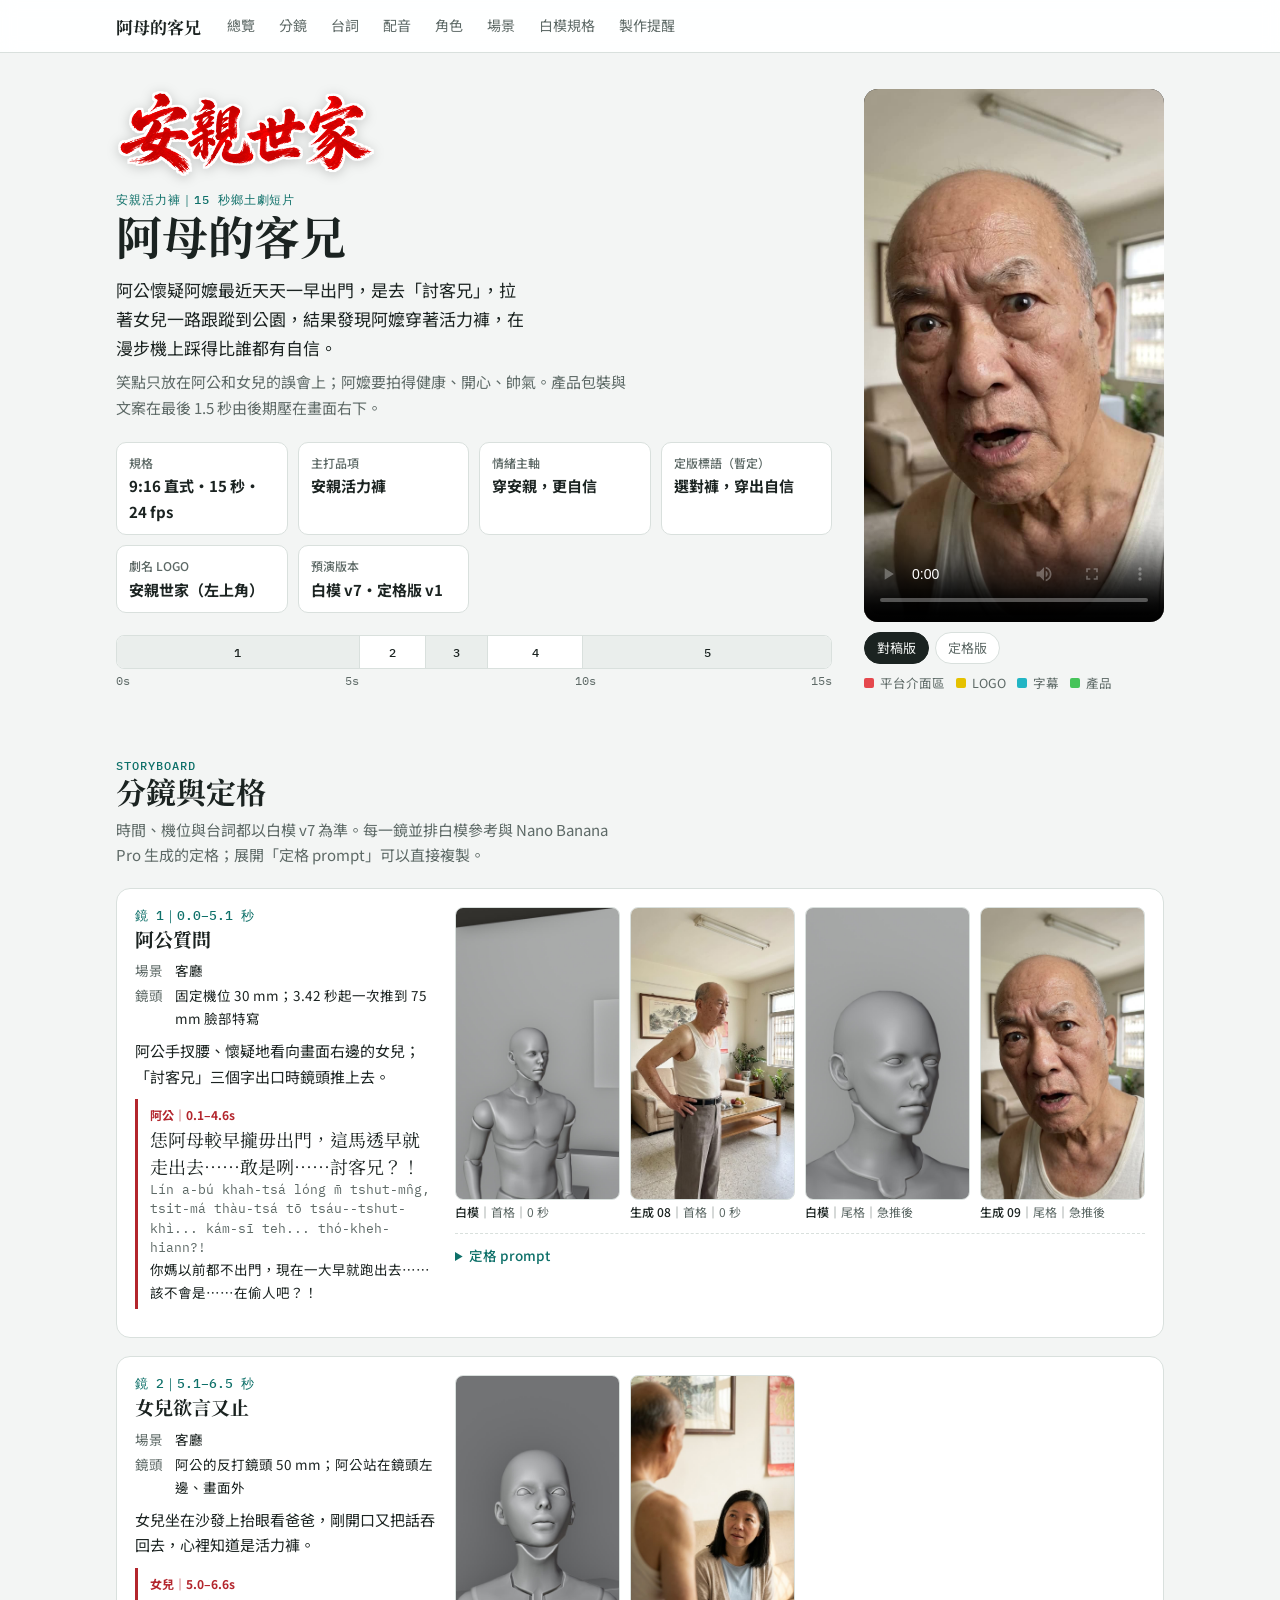
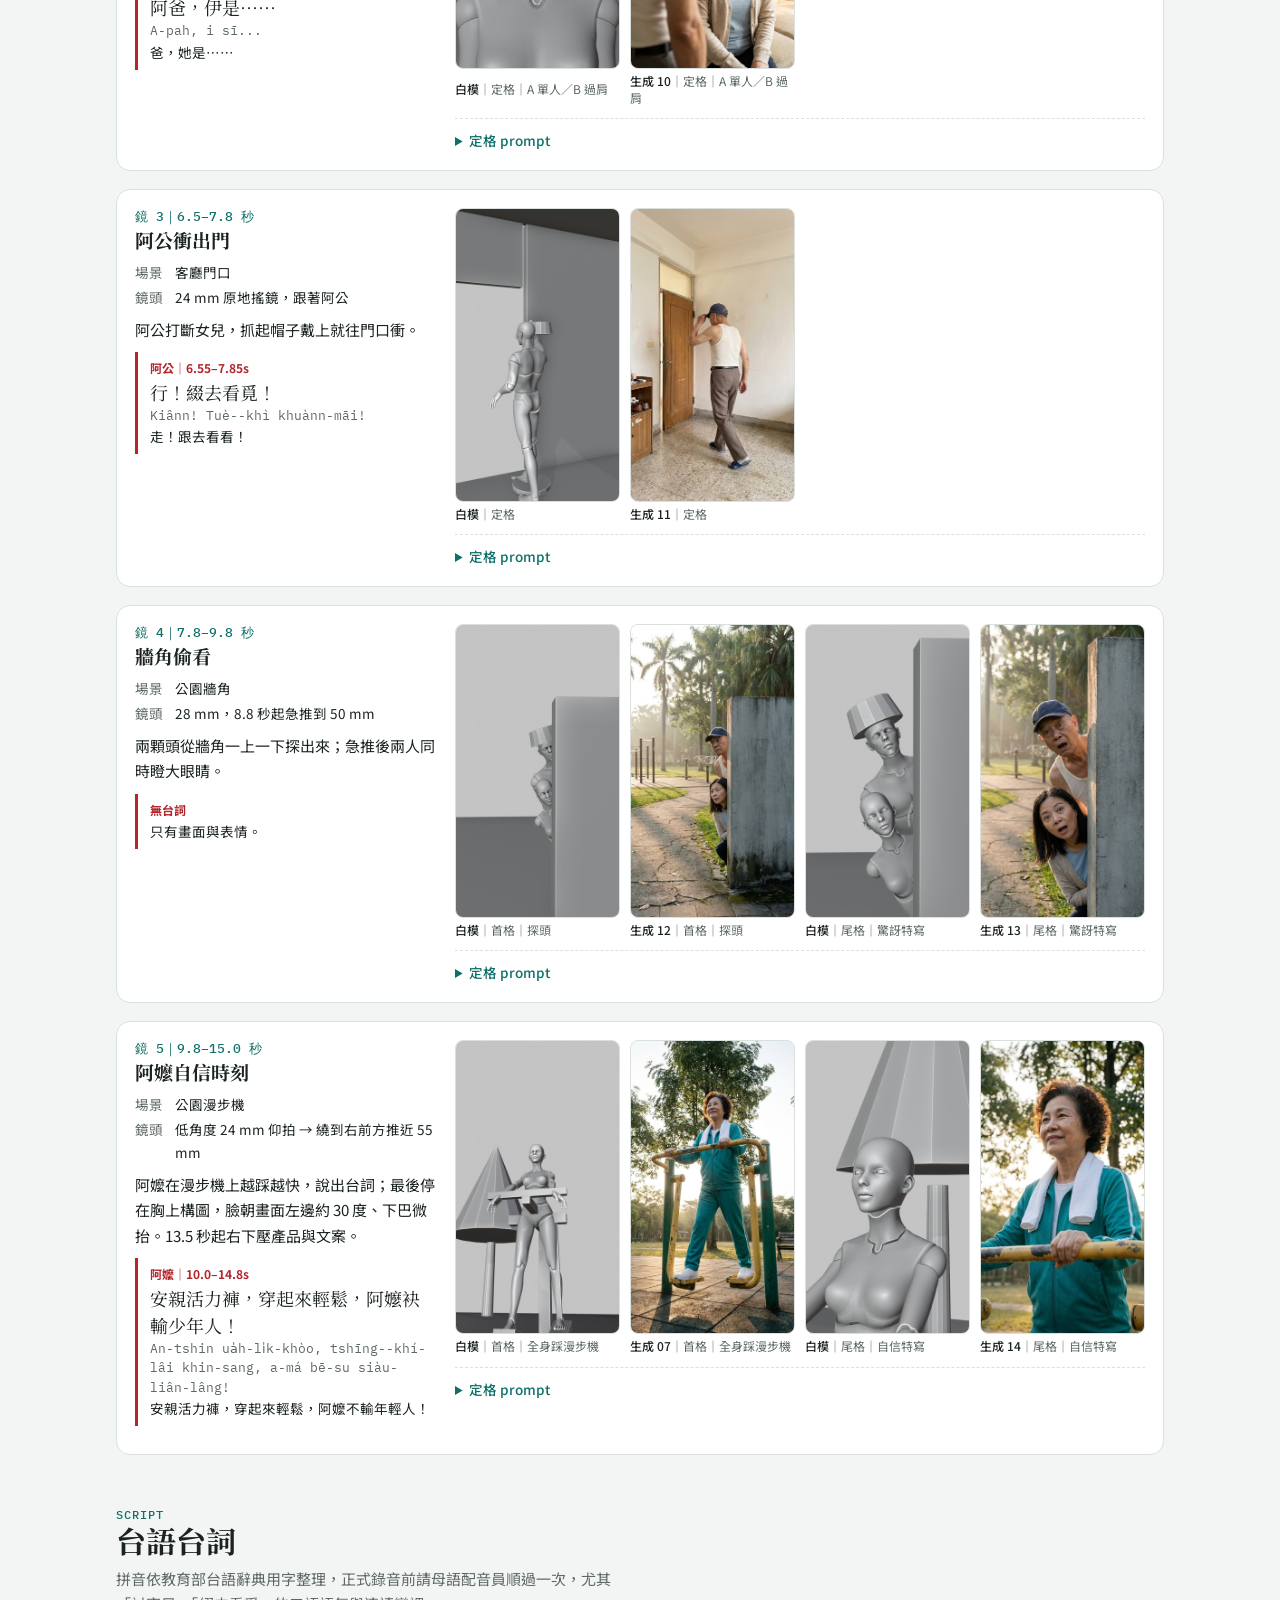
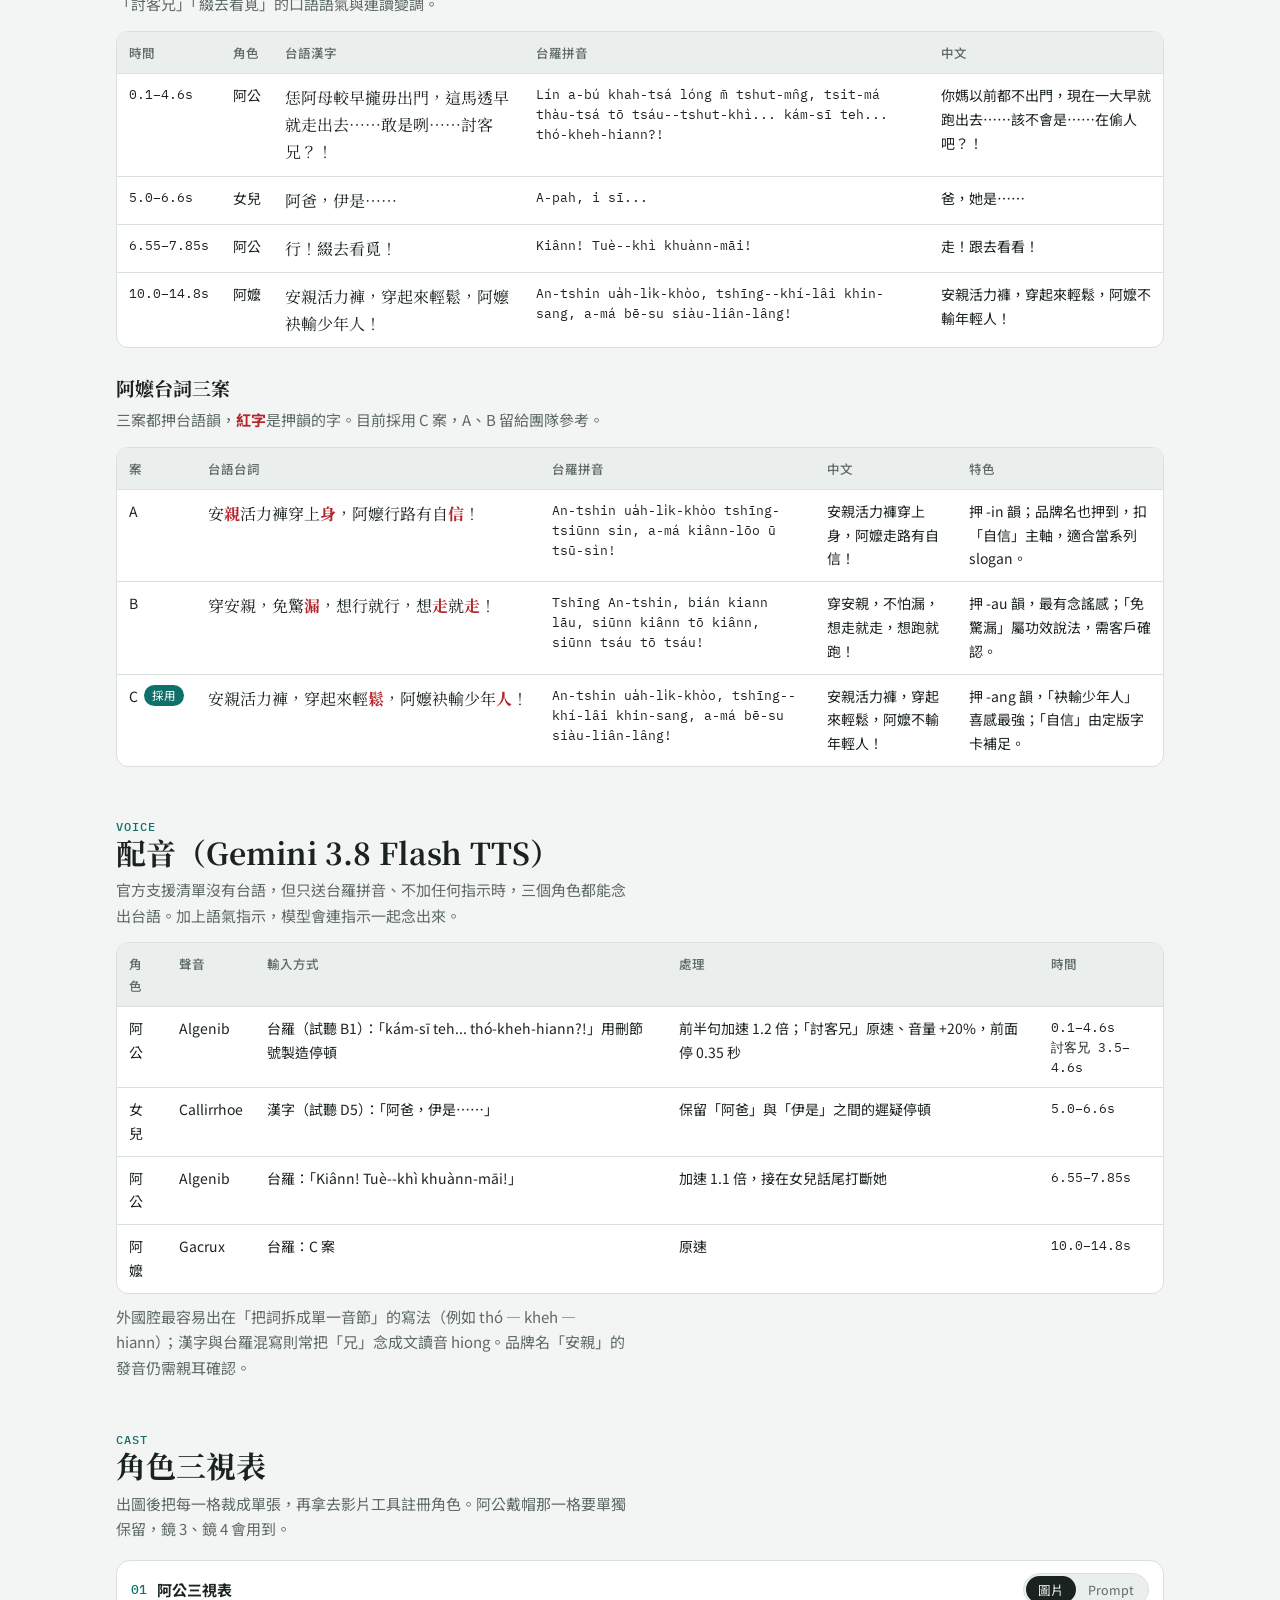
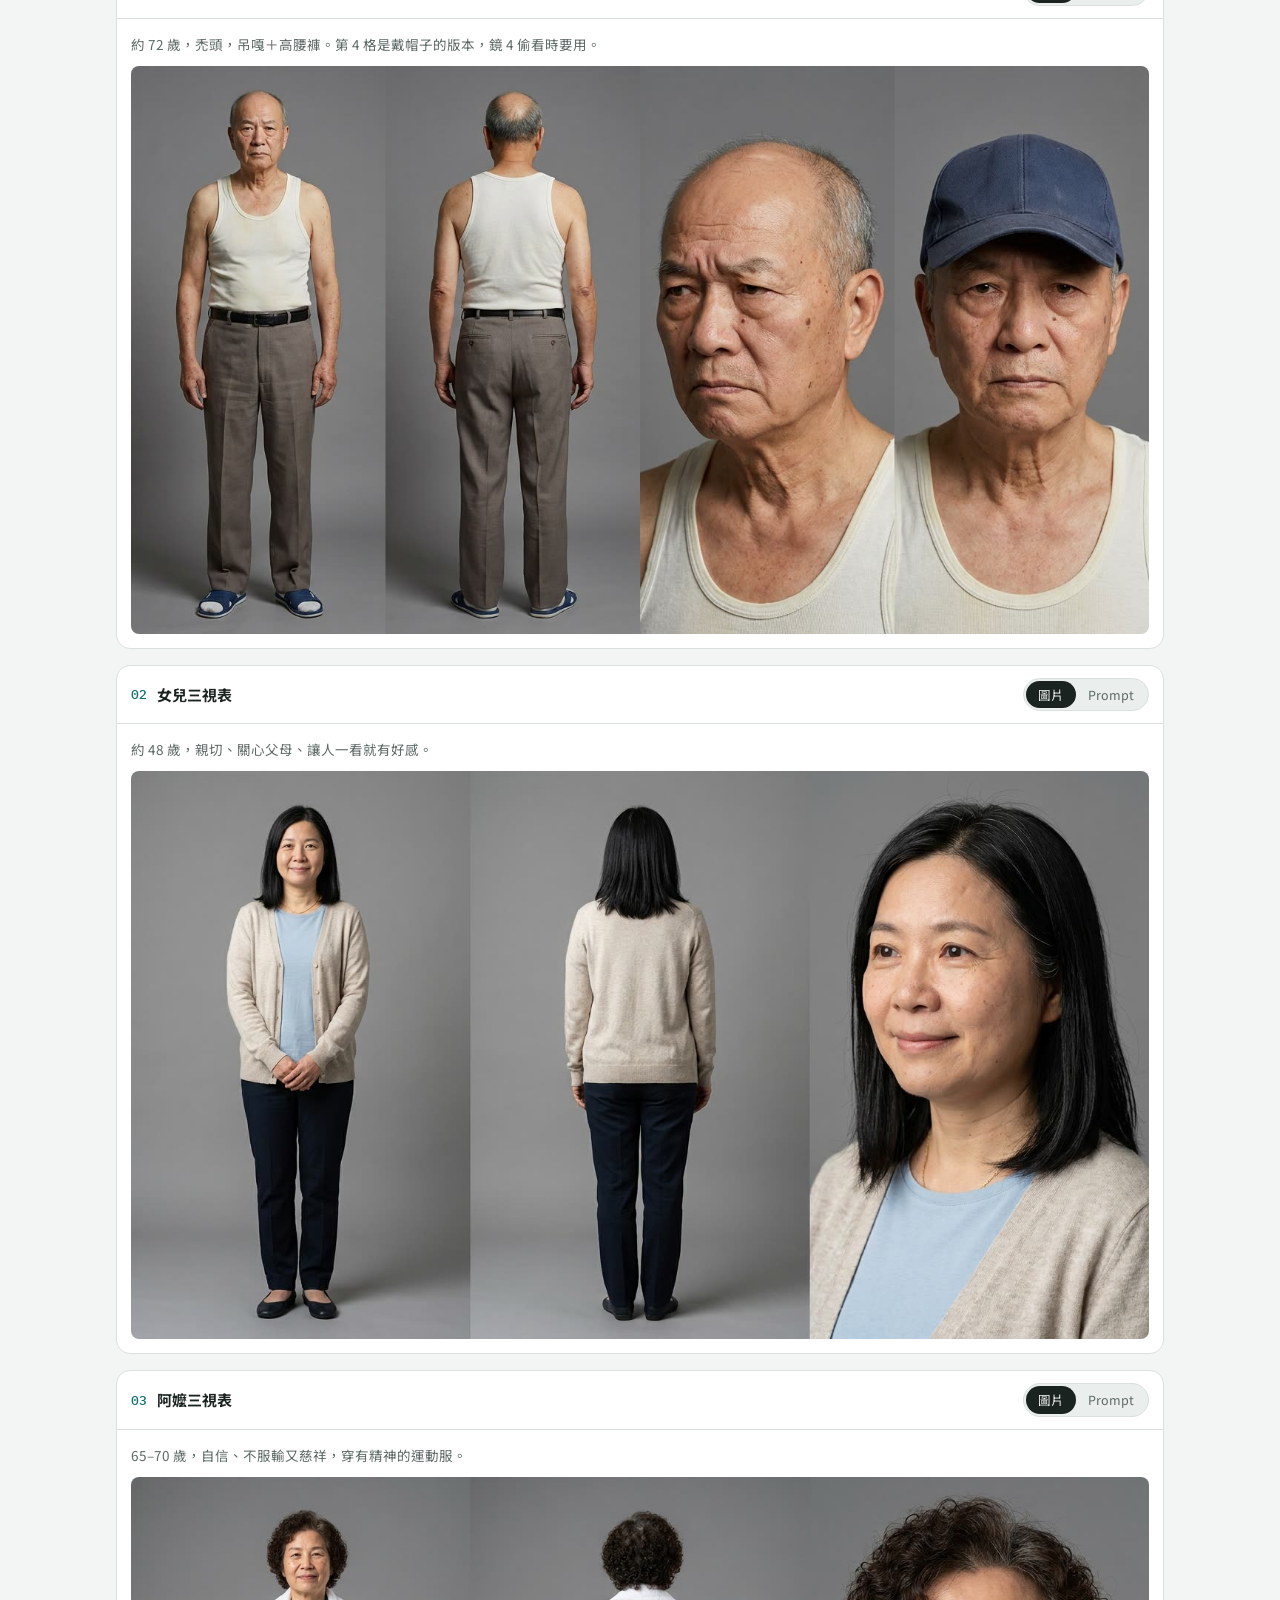
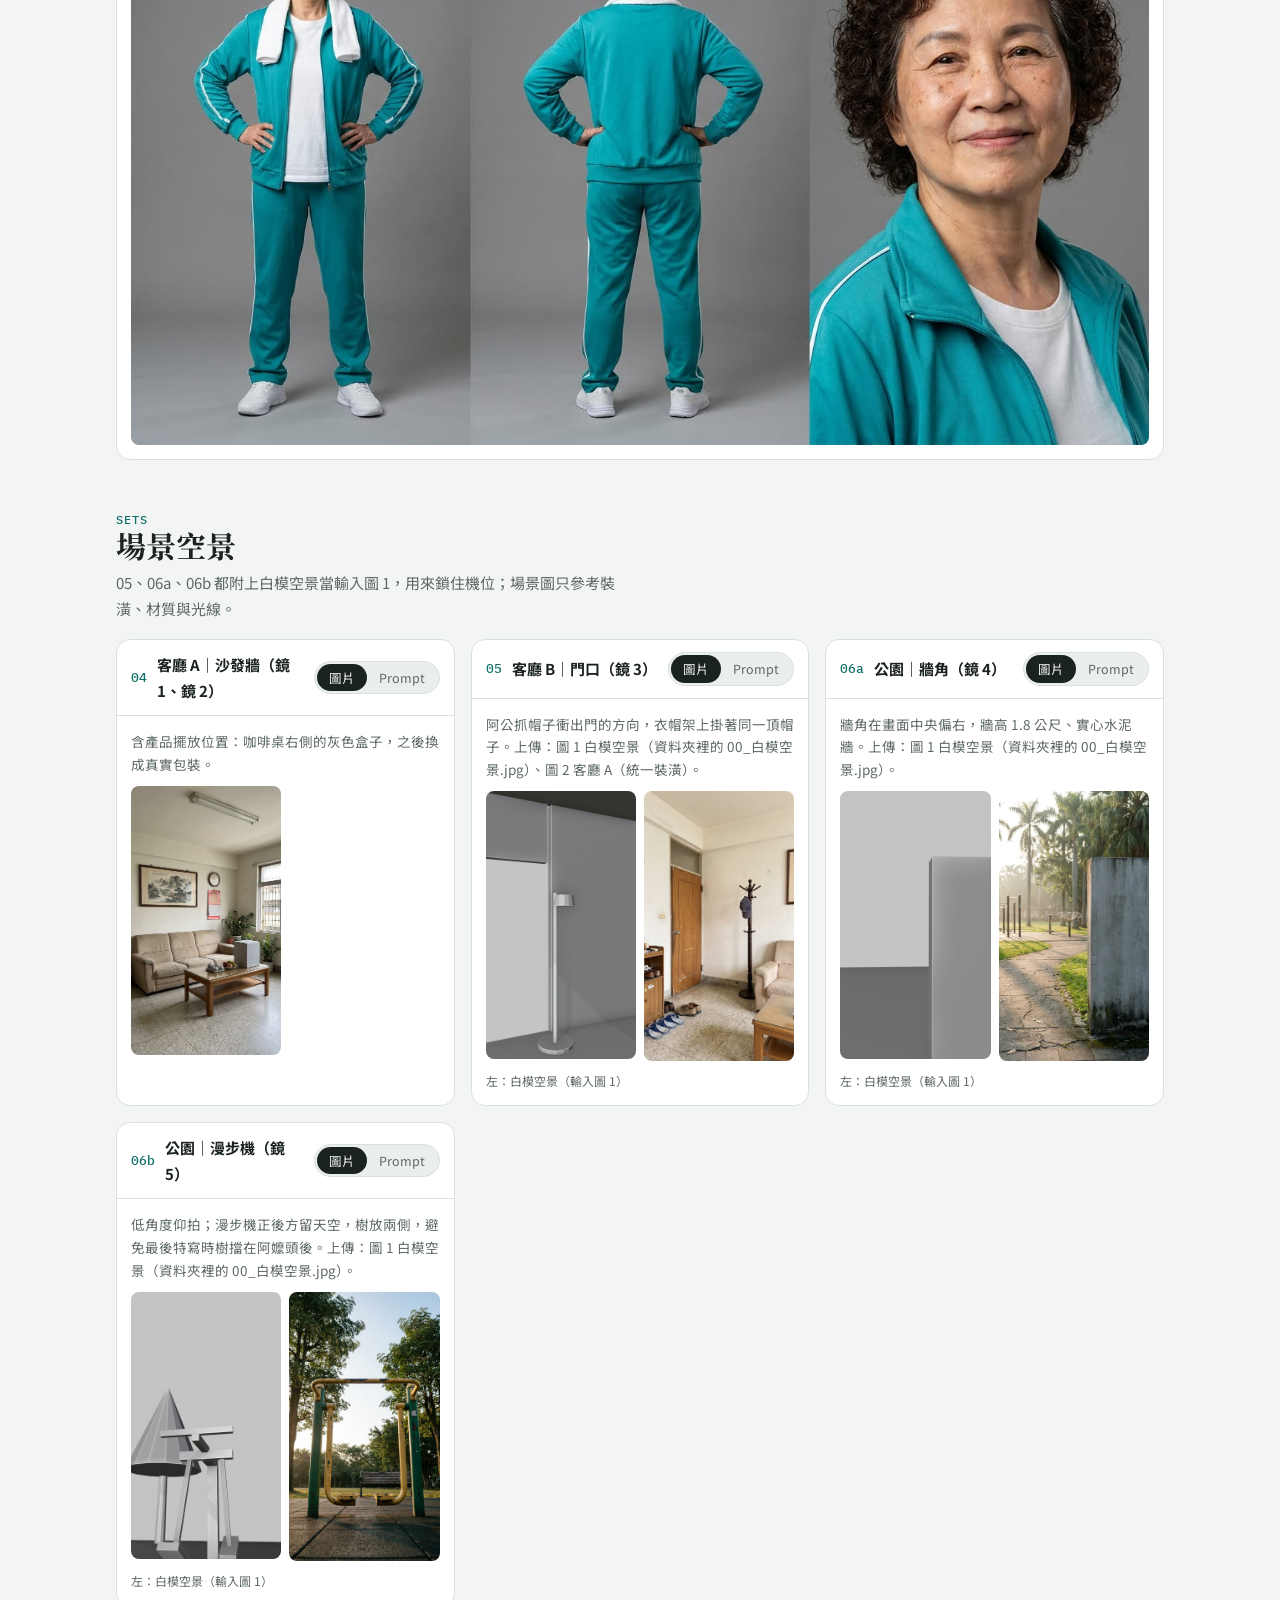
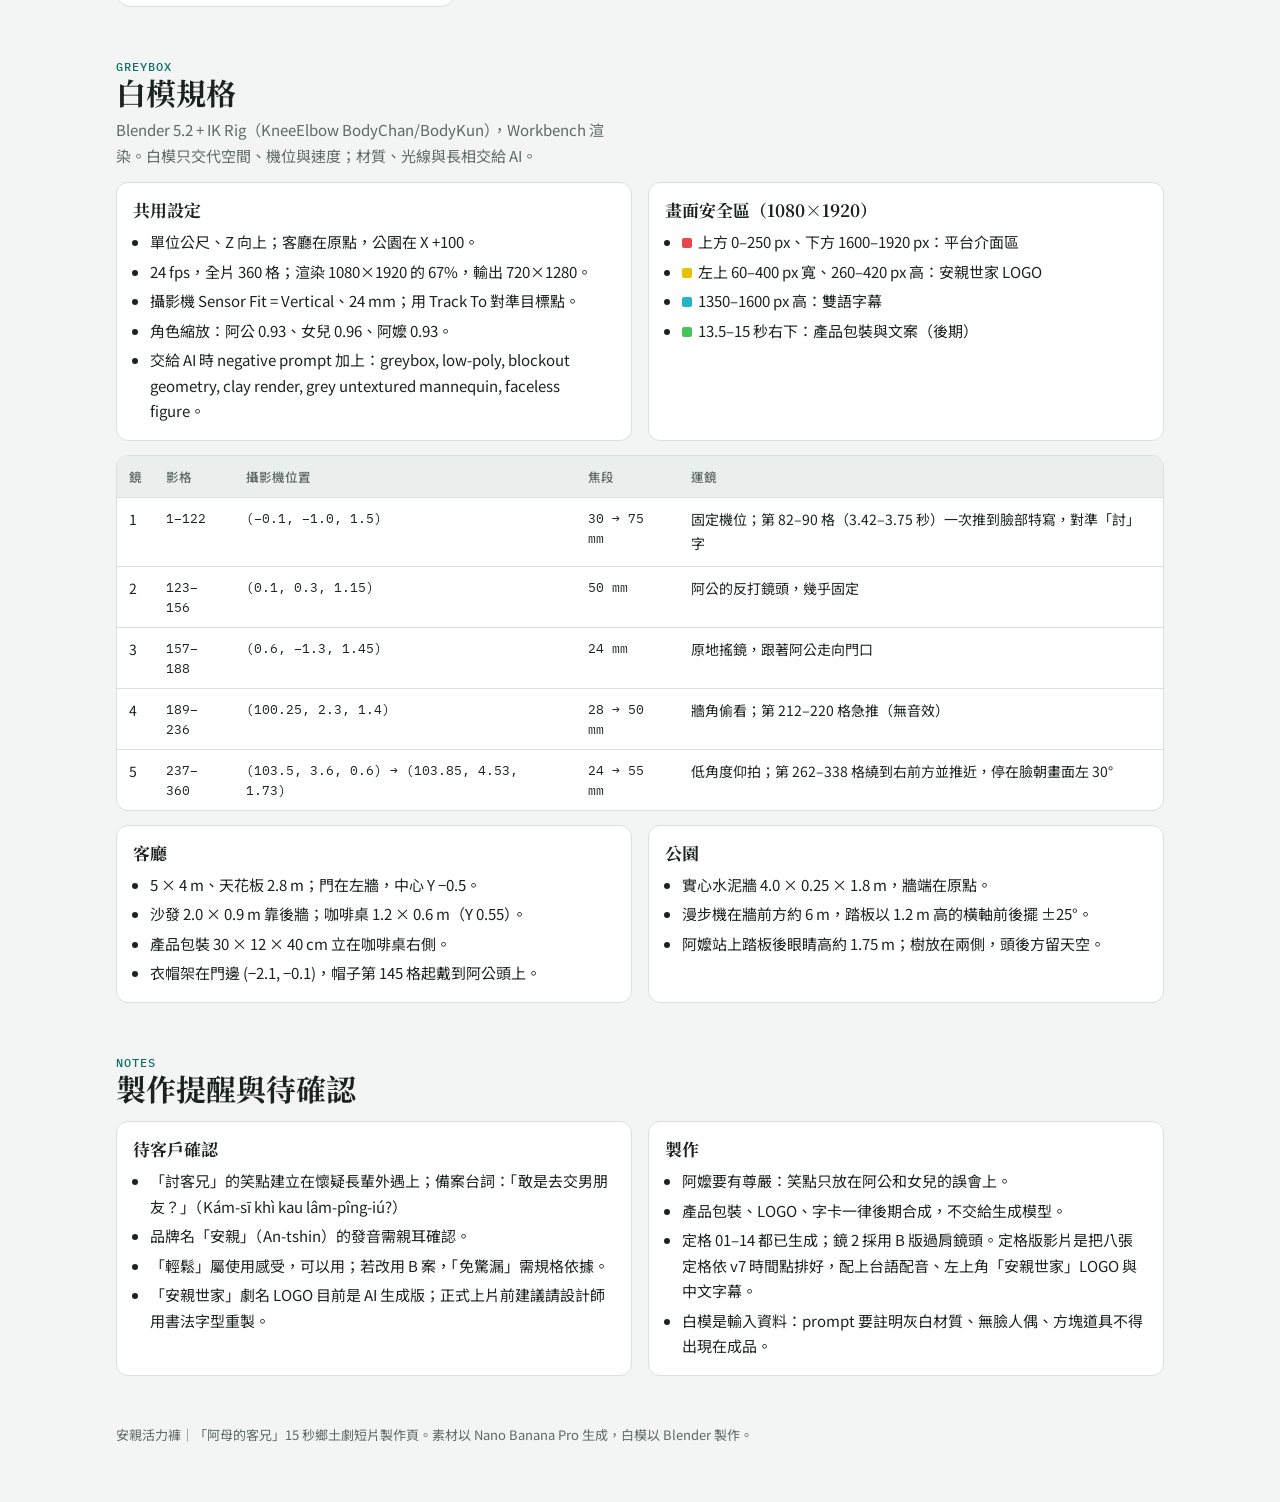
==== commit 1167dd9e: "阿公換成專屬台語聲音" ====
--- a/index.html
+++ b/index.html
@@ -43,6 +43,7 @@
 .eyebrow{font:500 12px var(--f-mono);letter-spacing:.08em;text-transform:uppercase;color:var(--teal)}
 /* hero */
 .hero{display:grid;grid-template-columns:minmax(0,1fr) minmax(220px,300px);gap:32px;align-items:start;padding-top:36px}
+.showlogo{width:min(260px,60%);height:auto;margin:0 0 14px;filter:drop-shadow(0 2px 6px rgba(0,0,0,.18))}
 .hero p.logline{font-size:17px;max-width:46ch;margin:14px 0 0}
 .facts{display:grid;grid-template-columns:repeat(auto-fill,minmax(150px,1fr));gap:10px;margin-top:22px}
 .fact{background:var(--surface);border:1px solid var(--line);border-radius:10px;padding:10px 12px}
@@ -141,6 +142,7 @@
 <main class="wrap">
 <section id="overview" class="hero">
   <div>
+    <img class="showlogo" src="assets/img/logo_anqin_shijia.png" alt="安親世家" width="500" height="173">
     <div class="eyebrow">安親活力褲｜15 秒鄉土劇短片</div>
     <h1>阿母的客兄</h1>
     <p class="logline">阿公懷疑阿嬤最近天天一早出門，是去「討客兄」，拉著女兒一路跟蹤到公園，結果發現阿嬤穿著活力褲，在漫步機上踩得比誰都有自信。</p>
@@ -275,12 +277,12 @@
       <li>「討客兄」的笑點建立在懷疑長輩外遇上；備案台詞：「敢是去交男朋友？」（Kám-sī khì kau lâm-pîng-iú?）</li>
       <li>品牌名「安親」（An-tshin）的發音需親耳確認。</li>
       <li>「輕鬆」屬使用感受，可以用；若改用 B 案，「免驚漏」需規格依據。</li>
-      <li>「安親世家」劇名 LOGO 待設計。</li>
+      <li>「安親世家」劇名 LOGO 目前是 AI 生成版；正式上片前建議請設計師用書法字型重製。</li>
     </ul></div>
     <div class="panel"><h3>製作</h3><ul class="clean">
       <li>阿嬤要有尊嚴：笑點只放在阿公和女兒的誤會上。</li>
       <li>產品包裝、LOGO、字卡一律後期合成，不交給生成模型。</li>
-      <li>定格 01–14 都已生成；鏡 2 採用 B 版過肩鏡頭。定格版影片是把八張定格依 v7 時間點排好，配上同一段台語配音。</li>
+      <li>定格 01–14 都已生成；鏡 2 採用 B 版過肩鏡頭。定格版影片是把八張定格依 v7 時間點排好，配上台語配音、左上角「安親世家」LOGO 與中文字幕。</li>
       <li>白模是輸入資料：prompt 要註明灰白材質、無臉人偶、方塊道具不得出現在成品。</li>
     </ul></div>
   </div>
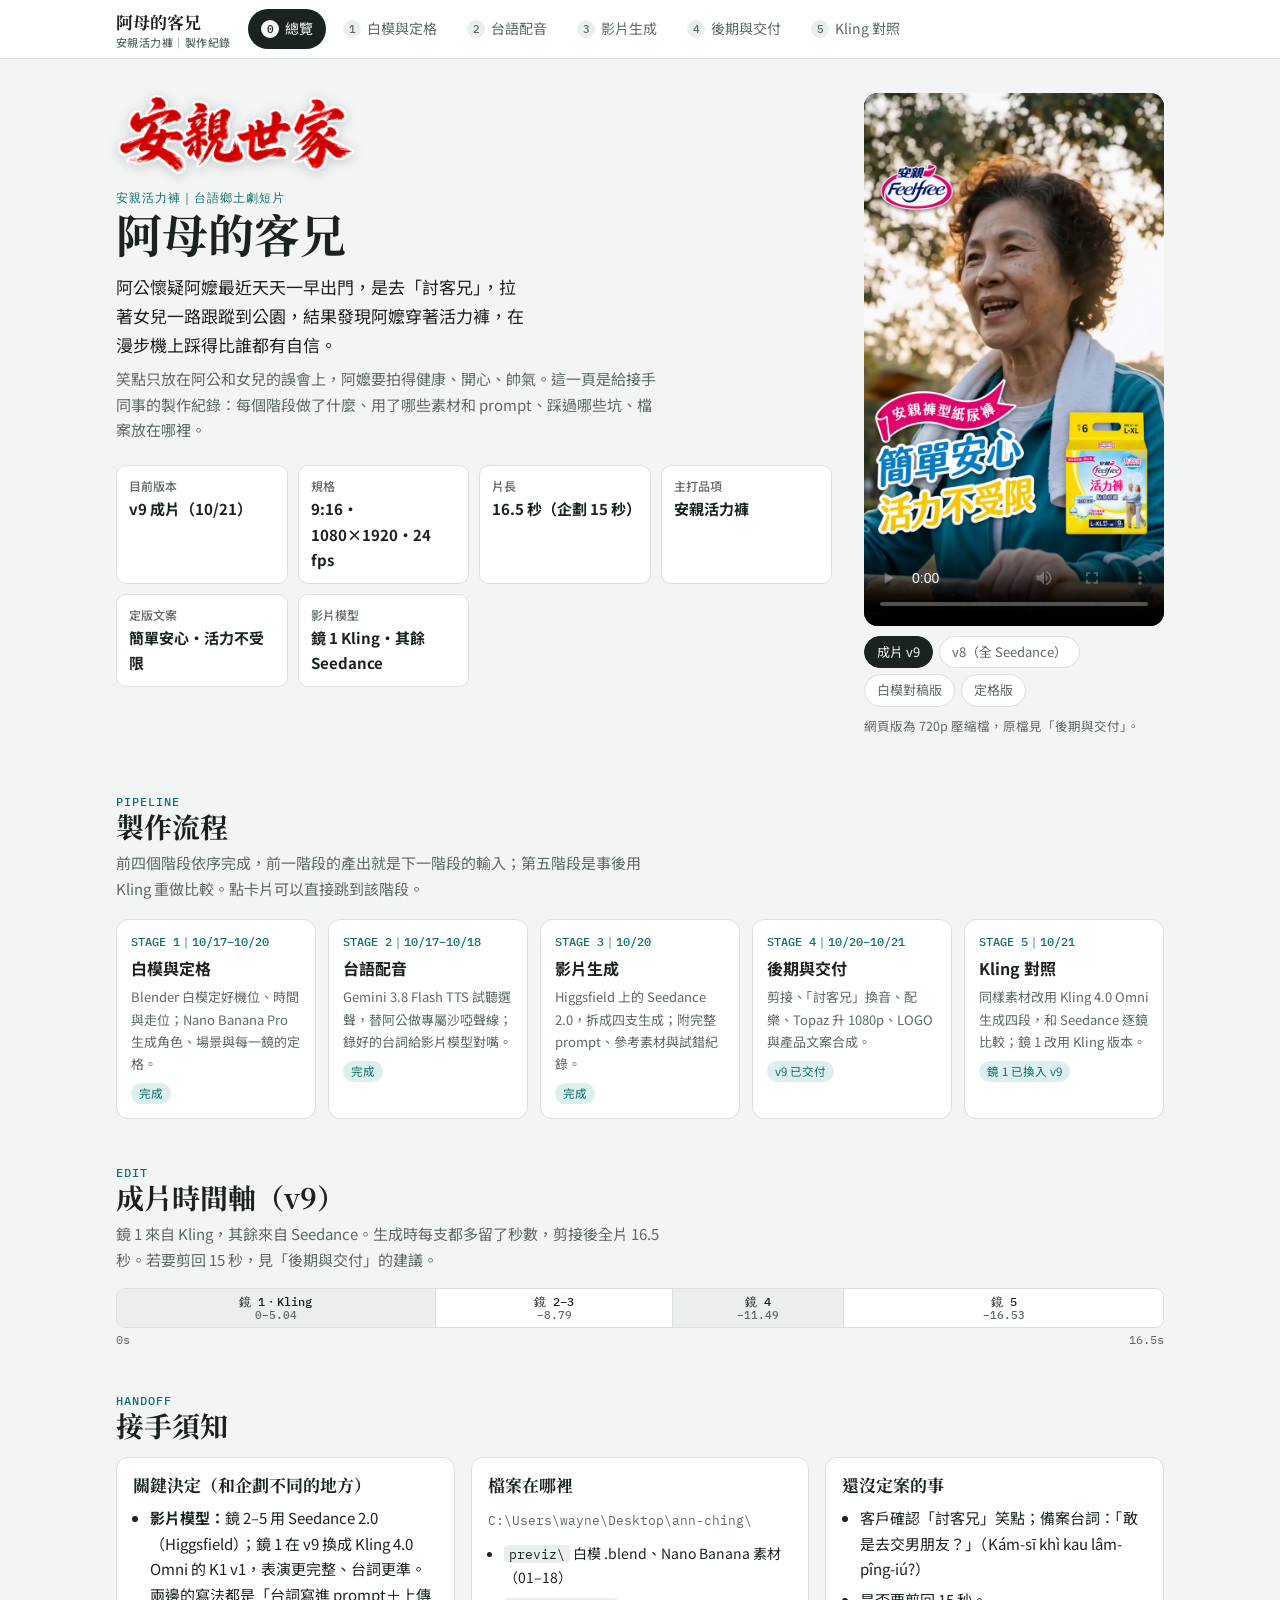
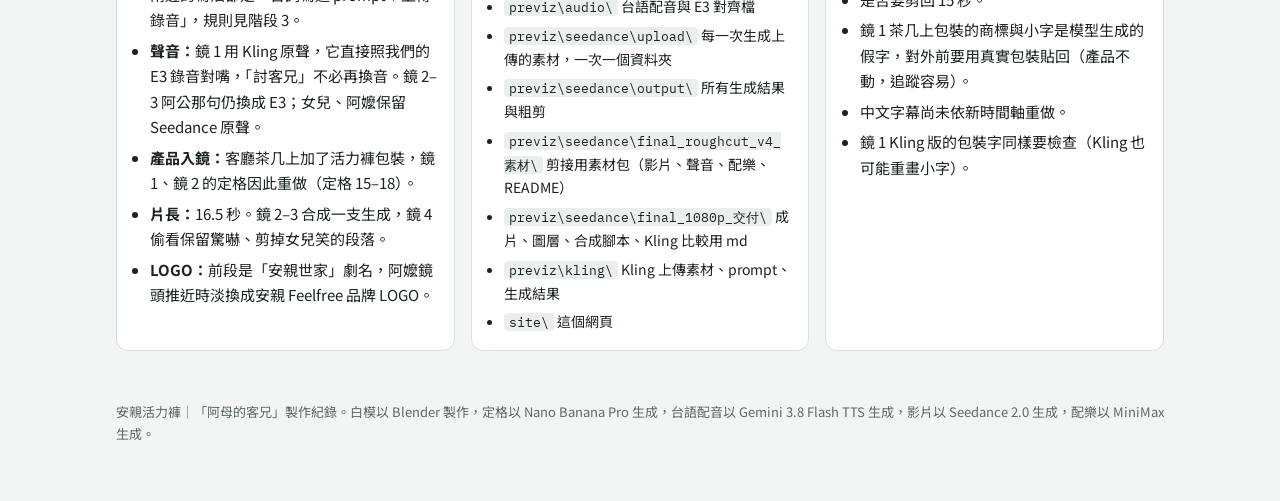
==== commit de4c1c36: "網頁改為分階段分頁，加入 Seedance 生成、試聽紀錄與 Kling 對照 - 分頁：總覽、白模與定格、台語配音、影片生成、後期與交付、Kling 對照 - 成片更新為 v9（鏡 1 換成 Kli" ====
--- a/index.html
+++ b/index.html
@@ -4,46 +4,62 @@
 <meta charset="utf-8">
 <meta name="viewport" content="width=device-width, initial-scale=1, viewport-fit=cover">
 <title>阿母的客兄｜安親活力褲</title>
-<meta name="claude:viewport-fit-sides" content="cover">
-<meta name="description" content="安親活力褲 15 秒鄉土劇短片：劇情、分鏡、台語台詞、白模預演與 Nano Banana Pro 素材。">
+<meta name="description" content="安親活力褲 15 秒台語鄉土劇短片的製作紀錄：白模與定格、台語配音、Seedance 影片生成、後期與交付。">
 <link rel="preconnect" href="https://fonts.googleapis.com">
 <link rel="preconnect" href="https://fonts.gstatic.com" crossorigin>
 <link rel="stylesheet" href="https://fonts.googleapis.com/css2?family=Noto+Serif+TC:wght@600;700&family=Noto+Sans+TC:wght@400;500;700&family=IBM+Plex+Mono:wght@400;500&display=swap">
 <style>
-/* layout: production bible — sticky section nav, hero with the previz video, storyboard shot cards (meta column + frame strip), asset cards that toggle image / prompt */
+/* layout: production record — sticky header with stage tabs (one panel per stage); inside each panel: handoff summary box, then sections of cards, tables and prompt slabs */
 :root{
   --bg:#f3f5f4; --surface:#ffffff; --sunk:#eaeeec; --ink:#1b2321; --muted:#5d6966; --line:#d9e0dd;
-  --teal:#0e7069; --teal-ink:#ffffff; --red:#b3262d; --amber:#8a6514;
+  --teal:#0e7069; --teal-soft:#dcefec; --teal-ink:#ffffff; --red:#b3262d; --red-soft:#f8e3e3; --amber:#8a6514; --amber-soft:#f6ecd6;
   --f-display:"Noto Serif TC","PMingLiU","MingLiU",serif; --f-body:"Noto Sans TC","PingFang TC","Microsoft JhengHei",system-ui,sans-serif; --f-mono:"IBM Plex Mono",ui-monospace,Consolas,monospace;
   color-scheme:light;
 }
-@media (prefers-color-scheme:dark){:root:not([data-theme="light"]){--bg:#121615;--surface:#1a201e;--sunk:#151a19;--ink:#e6ecea;--muted:#9aa7a3;--line:#2c3533;--teal:#4fc0b4;--teal-ink:#0f1413;--red:#ec7b7f;--amber:#dcb35a;color-scheme:dark}}
-:root[data-theme="dark"]{--bg:#121615;--surface:#1a201e;--sunk:#151a19;--ink:#e6ecea;--muted:#9aa7a3;--line:#2c3533;--teal:#4fc0b4;--teal-ink:#0f1413;--red:#ec7b7f;--amber:#dcb35a;color-scheme:dark}
+@media (prefers-color-scheme:dark){:root:not([data-theme="light"]){--bg:#121615;--surface:#1a201e;--sunk:#151a19;--ink:#e6ecea;--muted:#9aa7a3;--line:#2c3533;--teal:#4fc0b4;--teal-soft:#16302d;--teal-ink:#0f1413;--red:#ec7b7f;--red-soft:#3a1d1f;--amber:#dcb35a;--amber-soft:#33291424;color-scheme:dark}}
+:root[data-theme="dark"]{--bg:#121615;--surface:#1a201e;--sunk:#151a19;--ink:#e6ecea;--muted:#9aa7a3;--line:#2c3533;--teal:#4fc0b4;--teal-soft:#16302d;--teal-ink:#0f1413;--red:#ec7b7f;--red-soft:#3a1d1f;--amber:#dcb35a;--amber-soft:#332914;color-scheme:dark}
 *{box-sizing:border-box}
-html{scroll-behavior:smooth;scroll-padding-top:64px}
-@media (prefers-reduced-motion:reduce){html{scroll-behavior:auto}}
+html{scroll-padding-top:120px}
 body{margin:0;background:var(--bg);color:var(--ink);font:15px/1.7 var(--f-body);-webkit-text-size-adjust:100%}
-img,video{max-width:100%;display:block}
+img,video,audio{max-width:100%;display:block}
 a{color:var(--teal)}
+code{font:12.5px var(--f-mono);background:var(--sunk);padding:1px 5px;border-radius:4px}
 .wrap{max-width:1080px;margin:0 auto;padding-left:max(16px,env(safe-area-inset-left,0px));padding-right:max(16px,env(safe-area-inset-right,0px))}
 body::before{content:"";position:fixed;inset:0 0 auto;height:env(safe-area-inset-top,0px);background:var(--surface);z-index:20}
-nav.top{position:sticky;top:env(safe-area-inset-top,0px);z-index:10;background:color-mix(in srgb,var(--surface) 92%,transparent);backdrop-filter:blur(8px);border-bottom:1px solid var(--line)}
-nav.top .wrap{display:flex;align-items:center;gap:16px;min-height:52px}
+header.top{position:sticky;top:env(safe-area-inset-top,0px);z-index:10;background:color-mix(in srgb,var(--surface) 94%,transparent);backdrop-filter:blur(8px);border-bottom:1px solid var(--line)}
+header.top .wrap{display:flex;align-items:center;gap:18px;min-height:58px}
 .brand{font:700 17px var(--f-display);white-space:nowrap}
-.links{display:flex;gap:4px;overflow-x:auto;scrollbar-width:none;min-width:0}
-.links::-webkit-scrollbar{display:none}
-.links a{color:var(--muted);text-decoration:none;font-size:14px;padding:6px 10px;border-radius:999px;white-space:nowrap}
-.links a:hover,.links a:focus-visible{background:var(--sunk);color:var(--ink)}
-section{padding-block:44px 8px}
+.brand small{display:block;font:500 11px var(--f-body);color:var(--muted);letter-spacing:.04em}
+.tabs{display:flex;gap:4px;overflow-x:auto;scrollbar-width:none;min-width:0;padding-block:8px}
+.tabs::-webkit-scrollbar{display:none}
+.tabs a{display:flex;align-items:center;gap:6px;color:var(--muted);text-decoration:none;font-size:14px;padding:7px 12px;border-radius:999px;white-space:nowrap;border:1px solid transparent}
+.tabs a .n{font:500 11px var(--f-mono);width:18px;height:18px;border-radius:50%;display:grid;place-items:center;background:var(--sunk);color:var(--muted)}
+.tabs a:hover{background:var(--sunk);color:var(--ink)}
+.tabs a[aria-selected="true"]{background:var(--ink);color:var(--bg)}
+.tabs a[aria-selected="true"] .n{background:var(--bg);color:var(--ink)}
+.tabs a:focus-visible,.chip:focus-visible,button:focus-visible,summary:focus-visible{outline:2px solid var(--teal);outline-offset:2px}
+.subnav{display:flex;gap:6px;flex-wrap:wrap;margin-top:14px}
+.subnav a{font-size:13px;color:var(--muted);text-decoration:none;border:1px solid var(--line);background:var(--surface);padding:3px 11px;border-radius:999px}
+.subnav a:hover{color:var(--ink)}
+[role="tabpanel"][hidden]{display:none}
+section{padding-block:40px 6px}
+.panelhead{padding-top:34px}
 h1,h2,h3{font-family:var(--f-display);font-weight:700;text-wrap:balance;margin:0}
 h1{font-size:clamp(30px,5vw,46px);line-height:1.15}
-h2{font-size:clamp(23px,3.2vw,30px);line-height:1.25;margin-bottom:6px}
-h3{font-size:19px;line-height:1.3}
-.lead{color:var(--muted);max-width:64ch;margin:6px 0 0}
+h2{font-size:clamp(22px,3vw,28px);line-height:1.25;margin-bottom:6px}
+h3{font-size:18px;line-height:1.35}
+.lead{color:var(--muted);max-width:68ch;margin:6px 0 0}
+p{max-width:72ch}
 .eyebrow{font:500 12px var(--f-mono);letter-spacing:.08em;text-transform:uppercase;color:var(--teal)}
+/* handoff box */
+.handoff{margin-top:18px;background:var(--surface);border:1px solid var(--line);border-left:4px solid var(--teal);border-radius:12px;padding:16px 18px;display:grid;grid-template-columns:repeat(auto-fit,minmax(220px,1fr));gap:12px 24px}
+.handoff h4{margin:0 0 4px;font-size:12.5px;color:var(--teal);font-weight:700;letter-spacing:.04em}
+.handoff ul{margin:0;padding-left:1.1em;font-size:14px}
+.handoff p{margin:0;font-size:14px}
+.path{font:12.5px/1.6 var(--f-mono);color:var(--muted);word-break:break-all}
 /* hero */
-.hero{display:grid;grid-template-columns:minmax(0,1fr) minmax(220px,300px);gap:32px;align-items:start;padding-top:36px}
-.showlogo{width:min(260px,60%);height:auto;margin:0 0 14px;filter:drop-shadow(0 2px 6px rgba(0,0,0,.18))}
+.hero{display:grid;grid-template-columns:minmax(0,1fr) minmax(220px,300px);gap:32px;align-items:start;padding-top:34px}
+.showlogo{width:min(240px,60%);height:auto;margin:0 0 14px;filter:drop-shadow(0 2px 6px rgba(0,0,0,.18))}
 .hero p.logline{font-size:17px;max-width:46ch;margin:14px 0 0}
 .facts{display:grid;grid-template-columns:repeat(auto-fill,minmax(150px,1fr));gap:10px;margin-top:22px}
 .fact{background:var(--surface);border:1px solid var(--line);border-radius:10px;padding:10px 12px}
@@ -54,14 +70,25 @@
 .vtabs{display:flex;gap:6px;margin-top:10px;flex-wrap:wrap}
 .chip{font:inherit;font-size:13px;border:1px solid var(--line);background:var(--surface);color:var(--muted);padding:4px 12px;border-radius:999px;cursor:pointer}
 .chip[aria-pressed="true"]{background:var(--ink);color:var(--bg);border-color:var(--ink)}
-.chip:focus-visible,button:focus-visible,summary:focus-visible{outline:2px solid var(--teal);outline-offset:2px}
 .legend{font-size:12.5px;color:var(--muted);margin-top:8px}
 @media (max-width:760px){.hero{grid-template-columns:1fr}.hero .side{max-width:320px}}
+/* pipeline */
+.pipe{display:grid;grid-template-columns:repeat(5,minmax(0,1fr));gap:12px;margin-top:18px;counter-reset:st}
+@media (max-width:980px){.pipe{grid-template-columns:repeat(3,minmax(0,1fr))}}
+@media (max-width:700px){.pipe{grid-template-columns:repeat(2,minmax(0,1fr))}}
+@media (max-width:460px){.pipe{grid-template-columns:1fr}}
+.pipe a{display:grid;gap:4px;align-content:start;background:var(--surface);border:1px solid var(--line);border-radius:12px;padding:14px;color:inherit;text-decoration:none;position:relative}
+.pipe a:hover{border-color:var(--teal)}
+.pipe .k{font:500 12px var(--f-mono);color:var(--teal)}
+.pipe b{font-size:16px}
+.pipe span{font-size:13px;color:var(--muted)}
+.pipe .done{font-size:11.5px;color:var(--teal);background:var(--teal-soft);border-radius:999px;padding:1px 8px;justify-self:start;margin-top:4px}
 /* timeline bar */
-.tl{margin-top:22px;display:grid;grid-template-columns:repeat(150,minmax(0,1fr));height:34px;border-radius:8px;overflow:hidden;border:1px solid var(--line);background:var(--surface)}
-.tl a{display:flex;align-items:center;justify-content:center;font:500 12px var(--f-mono);color:var(--ink);text-decoration:none;border-right:1px solid var(--line);white-space:nowrap;overflow:hidden}
-.tl a:last-child{border-right:none}
-.tl a:nth-child(odd){background:var(--sunk)}
+.tl{margin-top:16px;display:grid;height:40px;border-radius:8px;overflow:hidden;border:1px solid var(--line);background:var(--surface)}
+.tl a,.tl div{display:flex;flex-direction:column;align-items:center;justify-content:center;font:500 12px/1.2 var(--f-mono);color:var(--ink);text-decoration:none;border-right:1px solid var(--line);white-space:nowrap;overflow:hidden}
+.tl small{font-size:10.5px;color:var(--muted)}
+.tl > :last-child{border-right:none}
+.tl > :nth-child(odd){background:var(--sunk)}
 .tlnote{display:flex;justify-content:space-between;font:12px var(--f-mono);color:var(--muted);margin-top:4px}
 /* storyboard */
 .shots{display:grid;gap:18px;margin-top:20px}
@@ -77,18 +104,20 @@
 .line .tw{font-family:var(--f-display);font-size:18px;line-height:1.5}
 .line .tl8{font:13px/1.5 var(--f-mono);color:var(--muted)}
 .line .zh{font-size:13.5px}
-.frames{display:grid;grid-template-columns:repeat(auto-fill,minmax(132px,1fr));gap:10px;align-content:start}
-.frame{margin:0;display:grid;gap:4px}
-.frame .ph{aspect-ratio:9/16;border-radius:8px;overflow:hidden;background:var(--sunk);border:1px solid var(--line);display:grid;place-items:center}
+.frames{display:grid;grid-template-columns:repeat(auto-fill,minmax(120px,1fr));gap:10px;align-content:start}
+.frame{margin:0;display:grid;gap:4px;align-content:start}
+.frame .ph{aspect-ratio:9/16;border-radius:8px;overflow:hidden;background:var(--sunk);border:1px solid var(--line);display:grid;place-items:center;position:relative}
 .frame img{width:100%;height:100%;object-fit:cover;cursor:zoom-in}
-.frame .wait{font-size:12px;color:var(--amber);text-align:center;padding:8px}
 .frame figcaption{font-size:12px;color:var(--muted);line-height:1.4}
 .frame figcaption b{color:var(--ink);font-weight:500}
+.frame.old .ph::after{content:"已替換";position:absolute;top:6px;left:6px;font-size:11px;background:rgba(0,0,0,.65);color:#fff;padding:1px 7px;border-radius:999px}
+.frame.new .ph{outline:2px solid var(--teal);outline-offset:-2px}
+.frame.new .ph::after{content:"影片用";position:absolute;top:6px;left:6px;font-size:11px;background:var(--teal);color:var(--teal-ink);padding:1px 7px;border-radius:999px}
 details{margin-top:12px;border-top:1px dashed var(--line);padding-top:10px}
 summary{cursor:pointer;font-size:13.5px;color:var(--teal);font-weight:500}
 .ptitle{font-size:13px;font-weight:700;margin:12px 0 4px}
-.promptbox{position:relative}
-pre{margin:0;background:var(--sunk);border:1px solid var(--line);border-radius:10px;padding:14px 14px 14px;font:12.5px/1.65 var(--f-mono);white-space:pre-wrap;word-break:break-word;max-height:320px;overflow:auto}
+.promptbox{position:relative;margin-top:6px}
+pre{margin:0;background:var(--sunk);border:1px solid var(--line);border-radius:10px;padding:14px;font:12.5px/1.65 var(--f-mono);white-space:pre-wrap;word-break:break-word;max-height:360px;overflow:auto}
 .copy{position:absolute;top:8px;right:8px;font:inherit;font-size:12px;border:none;border-radius:999px;background:var(--teal);color:var(--teal-ink);padding:4px 12px;cursor:pointer}
 /* tables */
 .tblwrap{overflow-x:auto;margin-top:14px;border:1px solid var(--line);border-radius:12px;background:var(--surface)}
@@ -96,12 +125,15 @@
 th,td{text-align:left;padding:10px 12px;border-bottom:1px solid var(--line);vertical-align:top}
 th{font-size:12.5px;color:var(--muted);font-weight:500;background:var(--sunk)}
 tr:last-child td{border-bottom:none}
-td.mono{font:12.5px/1.6 var(--f-mono)}
+td.mono,.mono{font:12.5px/1.6 var(--f-mono)}
 td .tw{font-family:var(--f-display);font-size:16px}
-#lines td:nth-child(1),#lines td:nth-child(2),#lines th:nth-child(1),#lines th:nth-child(2){white-space:nowrap}
-.pick{display:inline-block;font-size:11.5px;padding:1px 8px;border-radius:999px;background:var(--teal);color:var(--teal-ink);margin-left:6px;vertical-align:2px}
+.nowrap{white-space:nowrap}
+.pick{display:inline-block;font-size:11.5px;padding:1px 8px;border-radius:999px;background:var(--teal);color:var(--teal-ink);margin-left:6px;vertical-align:2px;white-space:nowrap}
+.pick.no{background:var(--red)}
+.pick.mid{background:var(--amber);color:#fff}
 b.rh{color:var(--red)}
-/* assets */
+#voice td:first-child,#voice th:first-child{white-space:nowrap}
+/* asset cards */
 .cards{display:grid;grid-template-columns:repeat(auto-fill,minmax(300px,1fr));gap:16px;margin-top:18px}
 .card{background:var(--surface);border:1px solid var(--line);border-radius:14px;overflow:hidden;display:flex;flex-direction:column}
 .card.wide{grid-column:1/-1}
@@ -117,14 +149,81 @@
 .card.wide .cimgs{grid-template-columns:1fr}
 .cimgs img{border-radius:8px;width:100%;cursor:zoom-in;background:var(--sunk)}
 .tips{margin:0;padding-left:1.2em;font-size:13px;color:var(--muted)}
-/* spec */
+/* panels */
 .grid2{display:grid;grid-template-columns:repeat(auto-fit,minmax(280px,1fr));gap:16px;margin-top:14px}
 .panel{background:var(--surface);border:1px solid var(--line);border-radius:12px;padding:16px}
 .panel h3{font-size:17px;margin-bottom:8px}
 ul.clean{margin:0;padding-left:1.15em}
-ul.clean li+li{margin-top:4px}
+ul.clean li+li{margin-top:5px}
+ol.rules{margin:14px 0 0;padding:0;list-style:none;display:grid;gap:10px;counter-reset:r}
+ol.rules li{counter-increment:r;background:var(--surface);border:1px solid var(--line);border-radius:12px;padding:12px 14px 12px 52px;position:relative}
+ol.rules li::before{content:counter(r);position:absolute;left:14px;top:12px;width:26px;height:26px;border-radius:50%;background:var(--teal);color:var(--teal-ink);display:grid;place-items:center;font:500 13px var(--f-mono)}
+ol.rules b{display:block}
+ol.rules span{font-size:14px;color:var(--muted)}
+.note{background:var(--amber-soft);border-radius:12px;padding:14px 16px;margin-top:14px;font-size:14px}
+.note strong{color:var(--amber)}
 .zone{display:inline-block;width:10px;height:10px;border-radius:2px;margin-right:6px;vertical-align:0}
-footer{padding-block:40px 56px;color:var(--muted);font-size:13px}
+/* generation cards */
+.gen{background:var(--surface);border:1px solid var(--line);border-radius:14px;padding:18px;display:grid;grid-template-columns:minmax(0,230px) minmax(0,1fr);gap:22px;margin-top:18px}
+@media (max-width:760px){.gen{grid-template-columns:1fr}.gen .vid{max-width:260px}}
+.gen .vid video{width:100%;aspect-ratio:9/16;background:#000;border-radius:10px;object-fit:contain}
+.gen .vid p{font-size:12.5px;color:var(--muted);margin:6px 0 0}
+.gen h3{margin:2px 0 6px}
+.chips{display:flex;flex-wrap:wrap;gap:6px;margin:6px 0 10px}
+.chips span{font-size:12px;border:1px solid var(--line);border-radius:999px;padding:1px 9px;color:var(--muted);background:var(--bg)}
+.refs{display:grid;grid-template-columns:repeat(auto-fill,minmax(86px,1fr));gap:8px;margin:10px 0}
+.refs figure{min-width:0;margin:0;display:grid;grid-template-columns:minmax(0,1fr);gap:3px;align-content:start}
+.refs .ph{aspect-ratio:9/16;border-radius:6px;overflow:hidden;background:var(--sunk);border:1px solid var(--line);display:grid;place-items:center;text-align:center;font-size:11px;color:var(--muted);padding:4px}
+.refs figure.wide{grid-column:span 2}
+.refs .ph.wide{aspect-ratio:16/9;padding:0}
+.refs img{width:100%;height:100%;object-fit:cover;cursor:zoom-in}
+.refs figcaption{font-size:11.5px;line-height:1.35;color:var(--muted)}
+.refs figcaption code{display:block;font-size:11.5px;color:var(--red);background:none;padding:0}
+.verdict{font-size:14px;border-left:3px solid var(--teal);padding:4px 0 4px 12px;margin:8px 0}
+.verdict.warn{border-color:var(--amber)}
+/* audio */
+.alist{display:grid;gap:6px;margin-top:10px}
+.arow{display:grid;grid-template-columns:auto auto minmax(0,1fr) auto;align-items:center;gap:12px;background:var(--surface);border:1px solid var(--line);border-radius:10px;padding:7px 10px}
+.arow.final{border-color:var(--teal);background:color-mix(in srgb,var(--teal-soft) 60%,var(--surface))}
+.arow .id{font:500 13px var(--f-mono);color:var(--red);min-width:2.6em}
+.arow .meta{min-width:0;font-size:14px}
+.arow .meta span{color:var(--muted);font-size:12.5px;margin-left:6px}
+.play{width:36px;height:36px;border:none;border-radius:50%;background:var(--teal);color:var(--teal-ink);display:grid;place-items:center;cursor:pointer}
+.play svg{width:14px;height:14px;fill:currentColor}
+.cmp{display:grid;grid-template-columns:repeat(auto-fit,minmax(240px,1fr));gap:12px;margin-top:12px}
+.cmp .panel{display:grid;gap:8px;align-content:start}
+.cmp audio{width:100%}
+.cmp .panel p{margin:0;font-size:13.5px;color:var(--muted)}
+.layers{display:grid;grid-template-columns:repeat(auto-fill,minmax(130px,1fr));gap:10px;margin-top:12px}
+.layers figure{margin:0;display:grid;grid-template-columns:minmax(0,1fr);gap:4px;min-width:0}
+.layers .ph{min-width:0;overflow:hidden}
+.layers .ph{aspect-ratio:1;border-radius:8px;border:1px solid var(--line);display:grid;place-items:center;padding:8px;background:repeating-conic-gradient(#cfd6d3 0 25%,#eef1f0 0 50%) 0 0/16px 16px}
+.layers img{width:100%;height:100%;min-width:0;object-fit:contain}
+.layers figcaption{font-size:12px;color:var(--muted)}
+.tree{font:12.5px/1.75 var(--f-mono);background:var(--surface);border:1px solid var(--line);border-radius:12px;padding:14px 16px;margin-top:14px;overflow-x:auto;white-space:pre}
+/* kling */
+.ksum{display:grid;grid-template-columns:repeat(4,minmax(0,1fr));gap:12px;margin-top:14px}
+@media (max-width:860px){.ksum{grid-template-columns:repeat(2,minmax(0,1fr))}}
+@media (max-width:460px){.ksum{grid-template-columns:1fr}}
+.ksum a{display:grid;gap:6px;align-content:start;background:var(--surface);border:1px solid var(--line);border-radius:12px;padding:14px;color:inherit;text-decoration:none;min-width:0}
+.ksum a.win{border-color:var(--teal);border-width:2px}
+.ksum b{font-size:15px}.ksum p{margin:0;font-size:13px;color:var(--muted)}
+.kshot{background:var(--surface);border:1px solid var(--line);border-radius:14px;padding:18px;margin-top:18px;display:grid;gap:14px}
+.kshot .head{display:flex;flex-wrap:wrap;align-items:baseline;gap:6px 14px}
+.kshot .head .meta{font:12.5px var(--f-mono);color:var(--muted)}
+.kctl{display:flex;flex-wrap:wrap;gap:10px;align-items:center;font-size:13px;color:var(--muted)}
+.kctl button{font:inherit;font-size:13px;border:none;border-radius:999px;background:var(--teal);color:var(--teal-ink);padding:5px 14px;cursor:pointer}
+.kctl select{font:inherit;font-size:13px;padding:3px 8px;border-radius:8px;border:1px solid var(--line);background:var(--surface);color:var(--ink)}
+.reel{display:grid;grid-template-columns:repeat(3,minmax(0,1fr));gap:12px}
+@media (max-width:560px){.reel{grid-template-columns:repeat(3,minmax(0,1fr));gap:6px}}
+.reel figure{margin:0;display:grid;gap:4px;min-width:0}
+.reel video{width:100%;aspect-ratio:9/16;background:#000;border-radius:8px;object-fit:contain}
+.reel figcaption{font-size:12.5px;display:flex;flex-wrap:wrap;gap:4px 8px;align-items:center}
+.reel figure.win video{outline:3px solid var(--teal);outline-offset:-1px}
+.knotes{display:grid;grid-template-columns:repeat(auto-fit,minmax(260px,1fr));gap:12px 24px}
+.knotes h3{font-size:14px;font-family:var(--f-body)}
+.knotes ul{margin:4px 0 0;padding-left:1.15em;font-size:14px}
+footer{padding-block:44px 56px;color:var(--muted);font-size:13px}
 /* lightbox */
 .lb{position:fixed;inset:0;background:rgba(0,0,0,.86);display:grid;place-items:center;z-index:50;padding:max(16px,env(safe-area-inset-top,0px)) max(16px,env(safe-area-inset-right,0px)) max(16px,env(safe-area-inset-bottom,0px)) max(16px,env(safe-area-inset-left,0px))}
 .lb img{max-height:100%;max-width:100%;border-radius:8px}
@@ -132,116 +231,174 @@
 </style>
 </head>
 <body>
-<nav class="top" aria-label="章節"><div class="wrap">
-  <span class="brand">阿母的客兄</span>
-  <div class="links">
-    <a href="#overview">總覽</a><a href="#story">分鏡</a><a href="#lines">台詞</a><a href="#voice">配音</a><a href="#cast">角色</a><a href="#sets">場景</a><a href="#spec">白模規格</a><a href="#notes">製作提醒</a>
-  </div>
-</div></nav>
+<header class="top"><div class="wrap">
+  <span class="brand">阿母的客兄<small>安親活力褲｜製作紀錄</small></span>
+  <nav class="tabs" role="tablist" aria-label="製作階段">
+    <a role="tab" href="#overview" id="tab-overview" aria-controls="overview"><span class="n">0</span>總覽</a>
+    <a role="tab" href="#stage1" id="tab-stage1" aria-controls="stage1"><span class="n">1</span>白模與定格</a>
+    <a role="tab" href="#stage2" id="tab-stage2" aria-controls="stage2"><span class="n">2</span>台語配音</a>
+    <a role="tab" href="#stage3" id="tab-stage3" aria-controls="stage3"><span class="n">3</span>影片生成</a>
+    <a role="tab" href="#stage4" id="tab-stage4" aria-controls="stage4"><span class="n">4</span>後期與交付</a>
+    <a role="tab" href="#stage5" id="tab-stage5" aria-controls="stage5"><span class="n">5</span>Kling 對照</a>
+  </nav>
+</div></header>
 
 <main class="wrap">
-<section id="overview" class="hero">
+
+<!-- ============ 0 總覽 ============ -->
+<div role="tabpanel" id="overview" aria-labelledby="tab-overview">
+<section class="hero">
   <div>
     <img class="showlogo" src="assets/img/logo_anqin_shijia.png" alt="安親世家" width="500" height="173">
-    <div class="eyebrow">安親活力褲｜15 秒鄉土劇短片</div>
+    <div class="eyebrow">安親活力褲｜台語鄉土劇短片</div>
     <h1>阿母的客兄</h1>
     <p class="logline">阿公懷疑阿嬤最近天天一早出門，是去「討客兄」，拉著女兒一路跟蹤到公園，結果發現阿嬤穿著活力褲，在漫步機上踩得比誰都有自信。</p>
-    <p class="lead">笑點只放在阿公和女兒的誤會上；阿嬤要拍得健康、開心、帥氣。產品包裝與文案在最後 1.5 秒由後期壓在畫面右下。</p>
+    <p class="lead">笑點只放在阿公和女兒的誤會上，阿嬤要拍得健康、開心、帥氣。這一頁是給接手同事的製作紀錄：每個階段做了什麼、用了哪些素材和 prompt、踩過哪些坑、檔案放在哪裡。</p>
     <div class="facts">
-      <div class="fact"><b>規格</b><span>9:16 直式・15 秒・24 fps</span></div>
+      <div class="fact"><b>目前版本</b><span>v9 成片（10/21）</span></div>
+      <div class="fact"><b>規格</b><span>9:16・1080×1920・24 fps</span></div>
+      <div class="fact"><b>片長</b><span>16.5 秒（企劃 15 秒）</span></div>
       <div class="fact"><b>主打品項</b><span>安親活力褲</span></div>
-      <div class="fact"><b>情緒主軸</b><span>穿安親，更自信</span></div>
-      <div class="fact"><b>定版標語（暫定）</b><span>選對褲，穿出自信</span></div>
-      <div class="fact"><b>劇名 LOGO</b><span>安親世家（左上角）</span></div>
-      <div class="fact"><b>預演版本</b><span>白模 v7・定格版 v1</span></div>
+      <div class="fact"><b>定版文案</b><span>簡單安心・活力不受限</span></div>
+      <div class="fact"><b>影片模型</b><span>鏡 1 Kling・其餘 Seedance</span></div>
     </div>
-    <div class="tl" aria-label="15 秒時間軸"><a href="#shot-1" style="grid-column:span 51" title="鏡 1">1</a><a href="#shot-2" style="grid-column:span 14" title="鏡 2">2</a><a href="#shot-3" style="grid-column:span 13" title="鏡 3">3</a><a href="#shot-4" style="grid-column:span 20" title="鏡 4">4</a><a href="#shot-5" style="grid-column:span 52" title="鏡 5">5</a></div>
-    <div class="tlnote"><span>0s</span><span>5s</span><span>10s</span><span>15s</span></div>
   </div>
   <div class="side">
-    <div class="player"><video id="pv" controls playsinline preload="metadata" poster="assets/video/poster.jpg" src="assets/video/previz_v7_guide.mp4"></video></div>
+    <div class="player"><video id="pv" controls playsinline preload="metadata" poster="assets/video/final_v9_poster.jpg" src="assets/video/final_v9_720p.mp4"></video></div>
     <div class="vtabs" role="group" aria-label="影片版本">
-      <button class="chip" type="button" data-src="assets/video/previz_v7_guide.mp4" aria-pressed="true">對稿版</button>
-      <button class="chip" type="button" data-src="assets/video/previz_keyframes.mp4" aria-pressed="false">定格版</button>
+      <button class="chip" type="button" data-src="assets/video/final_v9_720p.mp4" data-poster="assets/video/final_v9_poster.jpg" aria-pressed="true">成片 v9</button>
+      <button class="chip" type="button" data-src="assets/video/final_v8_720p.mp4" data-poster="assets/video/final_v8_poster.jpg" aria-pressed="false">v8（全 Seedance）</button>
+      <button class="chip" type="button" data-src="assets/video/previz_v7_guide.mp4" data-poster="assets/video/poster.jpg" aria-pressed="false">白模對稿版</button>
+      <button class="chip" type="button" data-src="assets/video/previz_keyframes.mp4" data-poster="assets/video/poster.jpg" aria-pressed="false">定格版</button>
     </div>
-    <p class="legend" id="legend"><span class="zone" style="background:#e5484d"></span>平台介面區 <span class="zone" style="background:#e5c100;margin-left:8px"></span>LOGO <span class="zone" style="background:#22b5c4;margin-left:8px"></span>字幕 <span class="zone" style="background:#46c45a;margin-left:8px"></span>產品</p>
-  </div>
-</section>
+    <p class="legend" id="legend" hidden><span class="zone" style="background:#e5484d"></span>平台介面區 <span class="zone" style="background:#e5c100;margin-left:8px"></span>LOGO <span class="zone" style="background:#22b5c4;margin-left:8px"></span>字幕 <span class="zone" style="background:#46c45a;margin-left:8px"></span>產品</p>
+    <p class="legend">網頁版為 720p 壓縮檔，原檔見「後期與交付」。</p>
+  </div>
+</section>
+
+<section>
+  <div class="eyebrow">Pipeline</div>
+  <h2>製作流程</h2>
+  <p class="lead">前四個階段依序完成，前一階段的產出就是下一階段的輸入；第五階段是事後用 Kling 重做比較。點卡片可以直接跳到該階段。</p>
+  <div class="pipe five">
+    <a href="#stage1"><span class="k">STAGE 1｜10/17–10/20</span><b>白模與定格</b><span>Blender 白模定好機位、時間與走位；Nano Banana Pro 生成角色、場景與每一鏡的定格。</span><span class="done">完成</span></a>
+    <a href="#stage2"><span class="k">STAGE 2｜10/17–10/18</span><b>台語配音</b><span>Gemini 3.8 Flash TTS 試聽選聲，替阿公做專屬沙啞聲線；錄好的台詞給影片模型對嘴。</span><span class="done">完成</span></a>
+    <a href="#stage3"><span class="k">STAGE 3｜10/20</span><b>影片生成</b><span>Higgsfield 上的 Seedance 2.0，拆成四支生成；附完整 prompt、參考素材與試錯紀錄。</span><span class="done">完成</span></a>
+    <a href="#stage4"><span class="k">STAGE 4｜10/20–10/21</span><b>後期與交付</b><span>剪接、「討客兄」換音、配樂、Topaz 升 1080p、LOGO 與產品文案合成。</span><span class="done">v9 已交付</span></a>
+    <a href="#stage5"><span class="k">STAGE 5｜10/21</span><b>Kling 對照</b><span>同樣素材改用 Kling 4.0 Omni 生成四段，和 Seedance 逐鏡比較；鏡 1 改用 Kling 版本。</span><span class="done">鏡 1 已換入 v9</span></a>
+  </div>
+</section>
+
+<section>
+  <div class="eyebrow">Edit</div>
+  <h2>成片時間軸（v9）</h2>
+  <p class="lead">鏡 1 來自 Kling，其餘來自 Seedance。生成時每支都多留了秒數，剪接後全片 16.5 秒。若要剪回 15 秒，見「後期與交付」的建議。</p>
+  <div class="tl" id="tl-final" aria-label="v9 時間軸"></div>
+  <div class="tlnote"><span>0s</span><span>16.5s</span></div>
+</section>
+
+<section>
+  <div class="eyebrow">Handoff</div>
+  <h2>接手須知</h2>
+  <div class="grid2">
+    <div class="panel"><h3>關鍵決定（和企劃不同的地方）</h3><ul class="clean">
+      <li><b>影片模型：</b>鏡 2–5 用 Seedance 2.0（Higgsfield）；鏡 1 在 v9 換成 Kling 4.0 Omni 的 K1 v1，表演更完整、台詞更準。兩邊的寫法都是「台詞寫進 prompt＋上傳錄音」，規則見階段 3。</li>
+      <li><b>聲音：</b>鏡 1 用 Kling 原聲，它直接照我們的 E3 錄音對嘴，「討客兄」不必再換音。鏡 2–3 阿公那句仍換成 E3；女兒、阿嬤保留 Seedance 原聲。</li>
+      <li><b>產品入鏡：</b>客廳茶几上加了活力褲包裝，鏡 1、鏡 2 的定格因此重做（定格 15–18）。</li>
+      <li><b>片長：</b>16.5 秒。鏡 2–3 合成一支生成，鏡 4 偷看保留驚嚇、剪掉女兒笑的段落。</li>
+      <li><b>LOGO：</b>前段是「安親世家」劇名，阿嬤鏡頭推近時淡換成安親 Feelfree 品牌 LOGO。</li>
+    </ul></div>
+    <div class="panel"><h3>檔案在哪裡</h3>
+      <p class="path">C:\Users\wayne\Desktop\ann-ching\</p>
+      <ul class="clean" style="font-size:14px">
+        <li><code>previz\</code> 白模 .blend、Nano Banana 素材（01–18）</li>
+        <li><code>previz\audio\</code> 台語配音與 E3 對齊檔</li>
+        <li><code>previz\seedance\upload\</code> 每一次生成上傳的素材，一次一個資料夾</li>
+        <li><code>previz\seedance\output\</code> 所有生成結果與粗剪</li>
+        <li><code>previz\seedance\final_roughcut_v4_素材\</code> 剪接用素材包（影片、聲音、配樂、README）</li>
+        <li><code>previz\seedance\final_1080p_交付\</code> 成片、圖層、合成腳本、Kling 比較用 md</li>
+        <li><code>previz\kling\</code> Kling 上傳素材、prompt、生成結果</li>
+        <li><code>site\</code> 這個網頁</li>
+      </ul>
+    </div>
+    <div class="panel"><h3>還沒定案的事</h3><ul class="clean">
+      <li>客戶確認「討客兄」笑點；備案台詞：「敢是去交男朋友？」（Kám-sī khì kau lâm-pîng-iú?）</li>
+      <li>是否要剪回 15 秒。</li>
+      <li>鏡 1 茶几上包裝的商標與小字是模型生成的假字，對外前要用真實包裝貼回（產品不動，追蹤容易）。</li>
+      <li>中文字幕尚未依新時間軸重做。</li>
+      <li>鏡 1 Kling 版的包裝字同樣要檢查（Kling 也可能重畫小字）。</li>
+    </ul></div>
+  </div>
+</section>
+</div>
+
+<!-- ============ 1 白模與定格 ============ -->
+<div role="tabpanel" id="stage1" aria-labelledby="tab-stage1" hidden>
+<div class="panelhead">
+  <div class="eyebrow">Stage 1｜Greybox &amp; Keyframes</div>
+  <h1>白模與定格</h1>
+  <p class="lead">先用 Blender 白模把空間、機位、走位和秒數定死，再用 Nano Banana Pro 照白模生成寫實的角色、場景與每一鏡的定格。這些定格後來就是影片模型的首尾畫面參考。</p>
+  <div class="handoff">
+    <div><h4>產出</h4><ul><li>白模 v7（灰）與 v8（角色色碼版）</li><li>角色三視表 3 張、場景 4 張</li><li>定格 07–18（15–18 是產品入鏡後的修正版）</li></ul></div>
+    <div><h4>工具</h4><ul><li>Blender 5.2＋IK Rig，Workbench 渲染</li><li>Nano Banana Pro（Gemini 3 Pro Image）</li></ul></div>
+    <div><h4>檔案</h4><p class="path">previz\anqin_mom_lover_previz_v8_colorcoded.blend<br>previz\nano_banana\01_… 到 18_…（每個資料夾附 prompt.txt）</p></div>
+    <div><h4>交接注意</h4><ul><li>下方分鏡的秒數是 15 秒企劃版；成片時間以總覽的 v8 時間軸為準。</li><li>標「已替換」的定格不要再拿去生成影片。</li></ul></div>
+  </div>
+  <nav class="subnav" aria-label="本頁段落"><a href="#story">分鏡與定格</a><a href="#nb2">產品入鏡修正</a><a href="#cast">角色</a><a href="#sets">場景</a><a href="#spec">白模規格</a></nav>
+</div>
 
 <section id="story">
   <div class="eyebrow">Storyboard</div>
   <h2>分鏡與定格</h2>
-  <p class="lead">時間、機位與台詞都以白模 v7 為準。每一鏡並排白模參考與 Nano Banana Pro 生成的定格；展開「定格 prompt」可以直接複製。</p>
+  <p class="lead">每一鏡並排白模參考與 Nano Banana Pro 生成的定格；綠框是後來實際交給 Seedance 的版本。展開「定格 prompt」可以直接複製。</p>
+  <div class="tl" id="tl-plan" aria-label="15 秒企劃時間軸"></div>
+  <div class="tlnote"><span>0s</span><span>5s</span><span>10s</span><span>15s</span></div>
   <div class="shots" id="shots"></div>
 </section>
 
-<section id="lines">
-  <div class="eyebrow">Script</div>
-  <h2>台語台詞</h2>
-  <p class="lead">拼音依教育部台語辭典用字整理，正式錄音前請母語配音員順過一次，尤其「討客兄」「綴去看覓」的口語語氣與連讀變調。</p>
+<section id="nb2">
+  <div class="eyebrow">Revision｜10/20</div>
+  <h2>產品入鏡修正（定格 15–18）</h2>
+  <p class="lead">客廳茶几加上活力褲包裝後，客廳圖與鏡 1、鏡 2 的定格都跟著重做。同時對照白模的站位：阿公在茶几左邊，女兒坐在沙發右端紅月曆下。原本鏡 1 首格沙發是空的，和鏡 2 的正反打對不上，所以把女兒補進鏡 1 背景。</p>
   <div class="tblwrap"><table>
-    <thead><tr><th>時間</th><th>角色</th><th>台語漢字</th><th>台羅拼音</th><th>中文</th></tr></thead>
-    <tbody id="linerows"></tbody>
-  </table></div>
-  <h3 style="margin-top:28px">阿嬤台詞三案</h3>
-  <p class="lead">三案都押台語韻，<b class="rh">紅字</b>是押韻的字。目前採用 C 案，A、B 留給團隊參考。</p>
-  <div class="tblwrap"><table>
-    <thead><tr><th>案</th><th>台語台詞</th><th>台羅拼音</th><th>中文</th><th>特色</th></tr></thead>
-    <tbody>
-      <tr><td>A</td><td><span class="tw">安<b class="rh">親</b>活力褲穿上<b class="rh">身</b>，阿嬤行路有自<b class="rh">信</b>！</span></td><td class="mono">An-tshin ua̍h-li̍k-khòo tshīng-tsiūnn sin, a-má kiânn-lōo ū tsū-sìn!</td><td>安親活力褲穿上身，阿嬤走路有自信！</td><td>押 -in 韻；品牌名也押到，扣「自信」主軸，適合當系列 slogan。</td></tr>
-      <tr><td>B</td><td><span class="tw">穿安親，免驚<b class="rh">漏</b>，想行就行，想<b class="rh">走</b>就<b class="rh">走</b>！</span></td><td class="mono">Tshīng An-tshin, bián kiann lāu, siūnn kiânn tō kiânn, siūnn tsáu tō tsáu!</td><td>穿安親，不怕漏，想走就走，想跑就跑！</td><td>押 -au 韻，最有念謠感；「免驚漏」屬功效說法，需客戶確認。</td></tr>
-      <tr><td>C<span class="pick">採用</span></td><td><span class="tw">安親活力褲，穿起來輕<b class="rh">鬆</b>，阿嬤袂輸少年<b class="rh">人</b>！</span></td><td class="mono">An-tshin ua̍h-li̍k-khòo, tshīng--khí-lâi khin-sang, a-má bē-su siàu-liân-lâng!</td><td>安親活力褲，穿起來輕鬆，阿嬤不輸年輕人！</td><td>押 -ang 韻，「袂輸少年人」喜感最強；「自信」由定版字卡補足。</td></tr>
-    </tbody>
-  </table></div>
-</section>
-
-<section id="voice">
-  <div class="eyebrow">Voice</div>
-  <h2>配音（Gemini 3.8 Flash TTS）</h2>
-  <p class="lead">官方支援清單沒有台語，但只送台羅拼音、不加任何指示時，三個角色都能念出台語。加上語氣指示，模型會連指示一起念出來。</p>
-  <div class="tblwrap"><table>
-    <thead><tr><th>角色</th><th>聲音</th><th>輸入方式</th><th>處理</th><th>時間</th></tr></thead>
-    <tbody>
-      <tr><td>阿公</td><td>Algenib</td><td>台羅（試聽 B1）：「kám-sī teh... thó-kheh-hiann?!」用刪節號製造停頓</td><td>前半句加速 1.2 倍；「討客兄」原速、音量 +20%，前面停 0.35 秒</td><td class="mono">0.1–4.6s<br>討客兄 3.5–4.6s</td></tr>
-      <tr><td>女兒</td><td>Callirrhoe</td><td>漢字（試聽 D5）：「阿爸，伊是……」</td><td>保留「阿爸」與「伊是」之間的遲疑停頓</td><td class="mono">5.0–6.6s</td></tr>
-      <tr><td>阿公</td><td>Algenib</td><td>台羅：「Kiânn! Tuè--khì khuànn-māi!」</td><td>加速 1.1 倍，接在女兒話尾打斷她</td><td class="mono">6.55–7.85s</td></tr>
-      <tr><td>阿嬤</td><td>Gacrux</td><td>台羅：C 案</td><td>原速</td><td class="mono">10.0–14.8s</td></tr>
-    </tbody>
-  </table></div>
-  <p class="lead" style="margin-top:10px">外國腔最容易出在「把詞拆成單一音節」的寫法（例如 thó — kheh — hiann）；漢字與台羅混寫則常把「兄」念成文讀音 hiong。品牌名「安親」的發音仍需親耳確認。</p>
+    <thead><tr><th class="nowrap">編號</th><th>改了什麼</th><th>上傳順序</th><th>前後對照</th></tr></thead>
+    <tbody id="nbrows"></tbody>
+  </table></div>
+  <div class="note"><strong>包裝字是假字：</strong>位置、黃色提把與版面都對，但 Feelfree 商標、「貼身舒適」等小字被模型重畫。對外前要用真實包裝貼回（定格用 Photoshop，影片用後期追蹤貼圖）。</div>
+  <details><summary>15–18 的 prompt</summary><div id="nbprompts"></div></details>
 </section>
 
 <section id="cast">
   <div class="eyebrow">Cast</div>
   <h2>角色三視表</h2>
-  <p class="lead">出圖後把每一格裁成單張，再拿去影片工具註冊角色。阿公戴帽那一格要單獨保留，鏡 3、鏡 4 會用到。</p>
+  <p class="lead">影片生成時直接上傳整張三視表當角色參考，並在 prompt 寫明「同一個人的多個角度，不是多個人」。阿公第 4 格是戴帽造型，鏡 3 之後用。</p>
   <div class="cards" id="g-char"></div>
 </section>
 
 <section id="sets">
   <div class="eyebrow">Sets</div>
   <h2>場景空景</h2>
-  <p class="lead">05、06a、06b 都附上白模空景當輸入圖 1，用來鎖住機位；場景圖只參考裝潢、材質與光線。</p>
+  <p class="lead">05、06a、06b 都附上白模空景當輸入圖 1，用來鎖住機位；場景圖只參考裝潢、材質與光線。鏡 3 門口後來另外做了一張固定格局的空景（見階段 3 的 A2）。</p>
   <div class="cards" id="g-scene"></div>
 </section>
 
 <section id="spec">
   <div class="eyebrow">Greybox</div>
   <h2>白模規格</h2>
-  <p class="lead">Blender 5.2 + IK Rig（KneeElbow BodyChan/BodyKun），Workbench 渲染。白模只交代空間、機位與速度；材質、光線與長相交給 AI。</p>
+  <p class="lead">Blender 5.2＋IK Rig（KneeElbow BodyChan/BodyKun），Workbench 渲染。白模只交代空間、機位與速度；材質、光線與長相交給 AI。v8 把角色上色（阿公橙、女兒藍、阿嬤青綠），讓影片模型分得出誰是誰。</p>
   <div class="grid2">
     <div class="panel"><h3>共用設定</h3><ul class="clean">
       <li>單位公尺、Z 向上；客廳在原點，公園在 X +100。</li>
       <li>24 fps，全片 360 格；渲染 1080×1920 的 67%，輸出 720×1280。</li>
       <li>攝影機 Sensor Fit = Vertical、24 mm；用 Track To 對準目標點。</li>
       <li>角色縮放：阿公 0.93、女兒 0.96、阿嬤 0.93。</li>
-      <li>交給 AI 時 negative prompt 加上：greybox, low-poly, blockout geometry, clay render, grey untextured mannequin, faceless figure。</li>
+      <li>交給 AI 時 negative prompt 加上：greybox, low-poly, blockout geometry, clay render, untextured mannequin, faceless figure。</li>
     </ul></div>
     <div class="panel"><h3>畫面安全區（1080×1920）</h3><ul class="clean">
       <li><span class="zone" style="background:#e5484d"></span>上方 0–250 px、下方 1600–1920 px：平台介面區</li>
-      <li><span class="zone" style="background:#e5c100"></span>左上 60–400 px 寬、260–420 px 高：安親世家 LOGO</li>
-      <li><span class="zone" style="background:#22b5c4"></span>1350–1600 px 高：雙語字幕</li>
-      <li><span class="zone" style="background:#46c45a"></span>13.5–15 秒右下：產品包裝與文案（後期）</li>
+      <li><span class="zone" style="background:#e5c100"></span>左上 60–400 px 寬、260–420 px 高：LOGO</li>
+      <li><span class="zone" style="background:#22b5c4"></span>1350–1600 px 高：字幕</li>
+      <li><span class="zone" style="background:#46c45a"></span>片尾下方：產品包裝與文案（後期）</li>
     </ul></div>
   </div>
   <div class="tblwrap"><table>
@@ -250,7 +407,7 @@
       <tr><td>1</td><td class="mono">1–122</td><td class="mono">(−0.1, −1.0, 1.5)</td><td class="mono">30 → 75 mm</td><td>固定機位；第 82–90 格（3.42–3.75 秒）一次推到臉部特寫，對準「討」字</td></tr>
       <tr><td>2</td><td class="mono">123–156</td><td class="mono">(0.1, 0.3, 1.15)</td><td class="mono">50 mm</td><td>阿公的反打鏡頭，幾乎固定</td></tr>
       <tr><td>3</td><td class="mono">157–188</td><td class="mono">(0.6, −1.3, 1.45)</td><td class="mono">24 mm</td><td>原地搖鏡，跟著阿公走向門口</td></tr>
-      <tr><td>4</td><td class="mono">189–236</td><td class="mono">(100.25, 2.3, 1.4)</td><td class="mono">28 → 50 mm</td><td>牆角偷看；第 212–220 格急推（無音效）</td></tr>
+      <tr><td>4</td><td class="mono">189–236</td><td class="mono">(100.25, 2.3, 1.4)</td><td class="mono">28 → 50 mm</td><td>牆角偷看；第 212–220 格急推</td></tr>
       <tr><td>5</td><td class="mono">237–360</td><td class="mono">(103.5, 3.6, 0.6) → (103.85, 4.53, 1.73)</td><td class="mono">24 → 55 mm</td><td>低角度仰拍；第 262–338 格繞到右前方並推近，停在臉朝畫面左 30°</td></tr>
     </tbody>
   </table></div>
@@ -268,27 +425,346 @@
     </ul></div>
   </div>
 </section>
-
-<section id="notes">
-  <div class="eyebrow">Notes</div>
-  <h2>製作提醒與待確認</h2>
+</div>
+
+<!-- ============ 2 台語配音 ============ -->
+<div role="tabpanel" id="stage2" aria-labelledby="tab-stage2" hidden>
+<div class="panelhead">
+  <div class="eyebrow">Stage 2｜Taiwanese Voice</div>
+  <h1>台語配音</h1>
+  <p class="lead">Gemini 3.8 Flash TTS 官方沒有列台語，但送台羅拼音或漢字時，三個角色都念得出台語。這個階段的錄音有兩個用途：一是給影片模型當對嘴參考（@Audio），二是後期替換阿公的聲音。</p>
+  <div class="handoff">
+    <div><h4>定案聲音</h4><ul><li>阿公：E3 專屬沙啞阿公（語音設計）</li><li>女兒：Callirrhoe（D5，漢字輸入）</li><li>阿嬤：Gacrux（台羅輸入）</li></ul></div>
+    <div><h4>重要設定</h4><ul><li>阿公聲線 ID：<code>voice_q3ydtkg94ekp</code></li><li>語氣寫在 TTS 的 style／annotations 欄位，不要寫在台詞裡，否則會被念出來。</li></ul></div>
+    <div><h4>檔案</h4><p class="path">previz\audio\（試聽、正式台詞）<br>previz\audio\a1_retime\（E3 依影片嘴型對齊的版本）</p></div>
+    <div><h4>交接注意</h4><ul><li>成片裡阿嬤、女兒用的是 Seedance 原聲，不是這裡的錄音；這裡的錄音決定了她們的語氣與節奏。</li></ul></div>
+  </div>
+  <nav class="subnav" aria-label="本頁段落"><a href="#lines">台詞</a><a href="#voice">定案配音</a><a href="#audition">試聽紀錄</a></nav>
+</div>
+
+<section id="lines">
+  <div class="eyebrow">Script</div>
+  <h2>台語台詞</h2>
+  <p class="lead">拼音依教育部台語辭典用字整理。時間是 15 秒企劃版。</p>
+  <div class="tblwrap"><table id="linetbl">
+    <thead><tr><th>時間</th><th>角色</th><th>台語漢字</th><th>台羅拼音</th><th>中文</th></tr></thead>
+    <tbody id="linerows"></tbody>
+  </table></div>
+  <h3 style="margin-top:28px">阿嬤台詞三案</h3>
+  <p class="lead">三案都押台語韻，<b class="rh">紅字</b>是押韻的字。採用 C 案。</p>
+  <div class="tblwrap"><table>
+    <thead><tr><th>案</th><th>台語台詞</th><th>台羅拼音</th><th>中文</th><th>特色</th></tr></thead>
+    <tbody>
+      <tr><td>A</td><td><span class="tw">安<b class="rh">親</b>活力褲穿上<b class="rh">身</b>，阿嬤行路有自<b class="rh">信</b>！</span></td><td class="mono">An-tshin ua̍h-li̍k-khòo tshīng-tsiūnn sin, a-má kiânn-lōo ū tsū-sìn!</td><td>安親活力褲穿上身，阿嬤走路有自信！</td><td>押 -in 韻；品牌名也押到，適合當系列 slogan。</td></tr>
+      <tr><td>B</td><td><span class="tw">穿安親，免驚<b class="rh">漏</b>，想行就行，想<b class="rh">走</b>就<b class="rh">走</b>！</span></td><td class="mono">Tshīng An-tshin, bián kiann lāu, siūnn kiânn tō kiânn, siūnn tsáu tō tsáu!</td><td>穿安親，不怕漏，想走就走，想跑就跑！</td><td>押 -au 韻，最有念謠感；「免驚漏」屬功效說法，需客戶確認。</td></tr>
+      <tr><td class="nowrap">C<span class="pick">採用</span></td><td><span class="tw">安親活力褲，穿起來輕<b class="rh">鬆</b>，阿嬤袂輸少年<b class="rh">人</b>！</span></td><td class="mono">An-tshin ua̍h-li̍k-khòo, tshīng--khí-lâi khin-sang, a-má bē-su siàu-liân-lâng!</td><td>安親活力褲，穿起來輕鬆，阿嬤不輸年輕人！</td><td>押 -ang 韻，「袂輸少年人」喜感最強。</td></tr>
+    </tbody>
+  </table></div>
+</section>
+
+<section id="voice">
+  <div class="eyebrow">Voice</div>
+  <h2>定案配音</h2>
+  <div class="tblwrap"><table>
+    <thead><tr><th>角色</th><th>聲音</th><th>輸入方式</th><th>處理</th><th>成片怎麼用</th></tr></thead>
+    <tbody>
+      <tr><td>阿公</td><td>E3 專屬沙啞阿公<br><code>voice_q3ydtkg94ekp</code></td><td>台羅；「kám-sī teh... thó-kheh-hiann?!」用刪節號製造停頓</td><td>語氣寫在 annotations 欄位（不會被念出來）</td><td>兩句都用；後期依 Seedance 的嘴型逐句拉伸對齊（見階段 4）</td></tr>
+      <tr><td>女兒</td><td>Callirrhoe（D5）</td><td>漢字：「阿爸，伊是……」</td><td>保留「阿爸」與「伊是」之間的遲疑停頓</td><td>只當對嘴參考；成片用 Seedance 原聲</td></tr>
+      <tr><td>阿嬤</td><td>Gacrux</td><td>台羅：C 案</td><td>原速</td><td>只當對嘴參考；成片用 Seedance 原聲</td></tr>
+    </tbody>
+  </table></div>
   <div class="grid2">
-    <div class="panel"><h3>待客戶確認</h3><ul class="clean">
-      <li>「討客兄」的笑點建立在懷疑長輩外遇上；備案台詞：「敢是去交男朋友？」（Kám-sī khì kau lâm-pîng-iú?）</li>
-      <li>品牌名「安親」（An-tshin）的發音需親耳確認。</li>
-      <li>「輕鬆」屬使用感受，可以用；若改用 B 案，「免驚漏」需規格依據。</li>
-      <li>「安親世家」劇名 LOGO 目前是 AI 生成版；正式上片前建議請設計師用書法字型重製。</li>
+    <div class="panel"><h3>試出來的規律</h3><ul class="clean">
+      <li>只送台羅、不加任何指示時，台語最自然。</li>
+      <li>語氣指示寫進台詞裡，模型會把指示一起念出來。</li>
+      <li>外國腔最容易出在「把詞拆成單一音節」（例如 thó — kheh — hiann）。</li>
+      <li>漢字與台羅混寫，常把「兄」念成文讀音 hiong。</li>
     </ul></div>
-    <div class="panel"><h3>製作</h3><ul class="clean">
-      <li>阿嬤要有尊嚴：笑點只放在阿公和女兒的誤會上。</li>
-      <li>產品包裝、LOGO、字卡一律後期合成，不交給生成模型。</li>
-      <li>定格 01–14 都已生成；鏡 2 採用 B 版過肩鏡頭。定格版影片是把八張定格依 v7 時間點排好，配上台語配音、左上角「安親世家」LOGO 與中文字幕。</li>
-      <li>白模是輸入資料：prompt 要註明灰白材質、無臉人偶、方塊道具不得出現在成品。</li>
+    <div class="panel"><h3>為什麼阿公要做專屬聲音</h3><ul class="clean">
+      <li>內建男聲（Algenib 等）念台語都偏年輕、偏字正腔圓。</li>
+      <li>用語音設計做了「沙啞」與「高亢」兩種台語阿公，E3（沙啞、語氣 B）最像鄉土劇裡的阿公。</li>
     </ul></div>
   </div>
 </section>
+
+<section id="audition">
+  <div class="eyebrow">Audition</div>
+  <h2>試聽紀錄</h2>
+  <p class="lead">當時挑聲音的完整試聽，綠底是定案。按圓形鍵播放，再按一次停止。</p>
+  <div id="aud"></div>
+</section>
+</div>
+
+<!-- ============ 3 影片生成 ============ -->
+<div role="tabpanel" id="stage3" aria-labelledby="tab-stage3" hidden>
+<div class="panelhead">
+  <div class="eyebrow">Stage 3｜Video Generation</div>
+  <h1>影片生成（Seedance 2.0）</h1>
+  <p class="lead">透過 Higgsfield 的 MCP 呼叫 Seedance 2.0，把角色三視表、定格、白模影片和台語錄音一起當參考上傳。全片拆成四支生成，每支 4–5 秒，壞了只重跑那一支。</p>
+  <div class="handoff">
+    <div><h4>設定（四支共用）</h4><ul><li>Seedance 2.0、std、720p、9:16、24 fps</li><li><code>genre: comedy</code>、<code>generate_audio: true</code></li><li>約 4.5 點／秒（5 秒 ≈ 22.5 點）</li></ul></div>
+    <div><h4>參考素材怎麼放</h4><ul><li>全部當「參考」上傳（omni reference），依上傳順序對應 prompt 裡的 @Image1、@Video1、@Audio1…</li><li><b>不要</b>設首格／尾格欄位，否則錄音會被忽略。</li></ul></div>
+    <div><h4>檔案</h4><p class="path">previz\seedance\upload\（一次生成一個資料夾，檔名 01、02… 就是上傳順序）<br>previz\seedance\output\</p></div>
+    <div><h4>交接注意</h4><ul><li>先讀下面的「生成規則」再改 prompt；每一條都是失敗換來的。</li><li>prompt 一律英文；Seedance 沒有負向欄位，要避免的寫在最後的 Avoid。</li><li>v9 起鏡 1 改用 Kling 版本，這頁的 A1 保留作紀錄；比較見階段 5。</li></ul></div>
+  </div>
+  <nav class="subnav" aria-label="本頁段落"><a href="#rules">生成規則</a><a href="#gens">採用的四支</a><a href="#trials">試錯紀錄</a><a href="#greybox">白模參考影片</a></nav>
+</div>
+
+<section id="rules">
+  <div class="eyebrow">Rules</div>
+  <h2>生成規則：台語對嘴要成功的寫法</h2>
+  <p class="lead">Seedance 不會直接播放上傳的錄音。講出來的字來自 prompt，錄音只控制語氣、節奏與開口時間。所以 prompt 和錄音兩邊都要給。</p>
+  <ol class="rules">
+    <li><b>全部素材當參考上傳，不設首格／尾格</b><span>設了首尾格會切換成首尾幀模式，錄音直接被忽略。開場與結尾畫面改用文字指定：「@Image3 is the opening frame… @Image4 is the closing frame」。</span></li>
+    <li><b>台詞寫出「漢字＋台羅」兩行，並寫明念一次、只念這些</b><span>只給錄音，模型會自己編台詞（第一次測試冒出「溫馨活力卡真健康」）；只寫台羅也不夠穩。固定句型：<code>Dialogue, in Taiwanese Hokkien (Taiwanese, not Mandarin), spoken by … exactly once from Xs to Ys, word for word</code>，接 <code>No other words, no other speech, no narration.</code></span></li>
+    <li><b>寫明對嘴對象</b><span><code>@Audio1 is Grandpa's recorded line. Lip-sync dialogue to @Audio1. Follow the voice, tone, pacing and timing of @Audio1 exactly.</code> 最後再加一行 <code>Sound: only … No music.</code></span></li>
+    <li><b>一支只讓一個人說話；兩個人就各給一個錄音</b><span>兩個人、三句台詞混在同一個錄音檔時，聲音整個被重新生成。多人時用 @Audio1、@Audio2，每句寫明是誰、幾秒、用哪個錄音。</span></li>
+    <li><b>講話時嘴巴只念台詞，表情放在眼睛、眉毛和頭</b><span>寫了吸鼻子、嘆氣、抿嘴，模型會加氣音，嘴型就跑掉。固定加 Acting rule，Avoid 寫 sniffing, sighing, gasping, heavy breathing。講話時鏡頭要在中近景以內，嘴型才看得清楚。</span></li>
+    <li><b>方向性效果寫明方向，Avoid 寫相反方向</b><span>阿嬤的風一開始吹反了。改成「迎面吹向她、頭髮往後飄、落葉從前方飛來再往後掠過」，Avoid 寫 hair blowing forward、leaves blowing away from her。</span></li>
+    <li><b>有門、櫃子的場景要給空景當固定格局</b><span>第一版出現牆變成門、櫃子飛走。加上門口空景，逐一寫明物件位置並寫 never move / appear / change shape，鏡頭也不要推進強光。</span></li>
+    <li><b>三視表要說明是「同一個人」</b><span><code>a turnaround sheet of ONE person (several views of the same character side by side, not several people)</code>，否則可能多生出人。白模的色碼也要說明「顏色只是身分標籤」。</span></li>
+  </ol>
+  <div class="note"><strong>做不到的事：</strong>「討客兄」怎麼加發音提示都念不對（聽起來像「頭客烘」）。最後在後期換成 E3 聲線解決，見階段 4。</div>
+</section>
+
+<section id="gens">
+  <div class="eyebrow">Selected Takes</div>
+  <h2>採用的四支</h2>
+  <p class="lead">依成片順序排列。每支附生成結果、上傳素材（照上傳順序）、實際送出的 prompt，以及剪進成片的片段。A1 用在 v8，v9 起由 Kling 取代；其餘三支 v8、v9 都在用。</p>
+  <div id="genlist"></div>
+</section>
+
+<section id="trials">
+  <div class="eyebrow">Trials</div>
+  <h2>試錯紀錄</h2>
+  <p class="lead">沒採用的版本也留著，接手時可以對照，不要重踩。</p>
+  <div class="tblwrap"><table>
+    <thead><tr><th>版本</th><th>內容</th><th>結果</th><th>學到什麼</th></tr></thead>
+    <tbody>
+      <tr><td class="nowrap">R0 v1<span class="pick no">失敗</span></td><td>鏡 5 阿嬤；首尾格＋白模＋錄音</td><td>聲音與嘴型全是模型自己生成的</td><td>設了首尾格就走首尾幀模式，錄音被忽略 → 規則 1</td></tr>
+      <tr><td class="nowrap">R0 v2<span class="pick no">失敗</span></td><td>改成全部當參考，prompt 寫「照錄音對嘴」</td><td>台詞被改成「溫馨活力卡真健康」；風向也反了</td><td>講出來的字來自 prompt，不是錄音 → 規則 2、6</td></tr>
+      <tr><td class="nowrap">R0 v3<span class="pick">採用</span></td><td>台詞漢字＋台羅寫進 prompt，風向寫死</td><td>台詞正確、嘴型對上、逆風方向正確</td><td>這版的寫法成為後面所有 prompt 的範本</td></tr>
+      <tr><td class="nowrap">R1A v1<span class="pick no">失敗</span></td><td>客廳鏡 1–3 一次生成 8 秒，三句台詞同一個錄音</td><td>聲音又被重新生成；門口出現牆變門、櫃子飛走</td><td>→ 規則 4、5、7；拆成 A1（鏡 1）與 A2（鏡 2–3）</td></tr>
+      <tr><td class="nowrap">R1A1<span class="pick">採用</span></td><td>客廳鏡 1，5 秒</td><td>畫面、表情、推鏡都對；「討客兄」發音錯</td><td>畫面採用，聲音後期換</td></tr>
+      <tr><td class="nowrap">R1A2<span class="pick">採用</span></td><td>客廳鏡 2–3，4 秒，兩個錄音</td><td>硬切與開門都穩定</td><td>門口空景有效</td></tr>
+      <tr><td class="nowrap">R1B<span class="pick">採用</span></td><td>公園牆角鏡 4，4 秒，無台詞</td><td>兩人反應清楚，有一聲「啊」</td><td>剪掉後段女兒笑的部分</td></tr>
+      <tr><td class="nowrap">鏡 1 重跑<span class="pick no">失敗</span></td><td>加發音提示，想修正「討客兄」</td><td>還是念錯，且語速和原版不同</td><td>發音問題改在後期處理</td></tr>
+    </tbody>
+  </table></div>
+  <div class="grid2">
+    <div class="panel"><h3>R0 v1：錄音被忽略</h3><video controls playsinline preload="none" poster="assets/sd/video/fail_r0v1.jpg" src="assets/sd/video/fail_r0v1.mp4" style="max-width:240px;aspect-ratio:9/16;background:#000;border-radius:10px"></video></div>
+    <div class="panel"><h3>R1A v1：門口變形、聲音重生成</h3><video controls playsinline preload="none" poster="assets/sd/video/fail_r1a_v1.jpg" src="assets/sd/video/fail_r1a_v1.mp4" style="max-width:240px;aspect-ratio:9/16;background:#000;border-radius:10px"></video></div>
+  </div>
+</section>
+
+<section id="greybox">
+  <div class="eyebrow">Previz Reference</div>
+  <h2>白模參考影片（v8 色碼版）</h2>
+  <p class="lead">每支生成都附上對應秒數的白模當 @Video1，只拿來參考機位、運鏡與時間。prompt 必須寫明不要照抄白模的材質和無臉人偶，並說明顏色只是身分標籤：阿公橙、女兒藍、阿嬤青綠。鏡 2–3 的白模不到 2 秒（低於參考影片下限），所以 A2 沒有附白模。</p>
+  <div class="grid2"><div class="panel"><video controls playsinline preload="none" poster="assets/sd/video/greybox_color_15s.jpg" src="assets/sd/video/greybox_color_15s.mp4" style="max-width:260px;aspect-ratio:9/16;background:#000;border-radius:10px"></video></div>
+  <div class="panel"><h3>Seedance 2.0 在 Higgsfield 的限制</h3><ul class="clean">
+    <li>片長 4–15 秒；單支最短 4 秒，生成後再剪。</li>
+    <li>參考檔：圖片 9、影片 3、音訊 3，合計最多 12 個。</li>
+    <li>參考影片合計 2–15 秒，最高約 720p。</li>
+    <li>參考音訊合計 15 秒以內，mp3 最穩。</li>
+    <li>真人照片會被擋；我們的角色都是 AI 生成，沒有被擋。</li>
+  </ul></div></div>
+</section>
+</div>
+
+<!-- ============ 4 後期與交付 ============ -->
+<div role="tabpanel" id="stage4" aria-labelledby="tab-stage4" hidden>
+<div class="panelhead">
+  <div class="eyebrow">Stage 4｜Post &amp; Delivery</div>
+  <h1>後期與交付</h1>
+  <p class="lead">把四支生成片剪成 16.5 秒，修正「討客兄」的發音，鋪 MiniMax 配樂，用 Topaz 升到 1080p，最後合成 LOGO、產品與文案。v9 只把鏡 1 換成 Kling 版本，其餘沿用 v8。</p>
+  <div class="handoff">
+    <div><h4>產出</h4><ul><li>v9：鏡 1 換 Kling，1080p 含 LOGO、產品、文案（目前版本）</li><li>v8：全 Seedance 版</li><li>v7／v9 無合成版、剪接素材包、合成圖層、合成腳本</li></ul></div>
+    <div><h4>工具</h4><ul><li>ffmpeg（剪接、混音、對齊）</li><li>Gemini 3.8 Flash TTS（換音）</li><li>MiniMax（配樂）、Topaz（Higgsfield 升解析度）</li><li>Python＋PIL 逐格合成</li></ul></div>
+    <div><h4>檔案</h4><p class="path">previz\seedance\final_1080p_交付\<br>previz\seedance\final_roughcut_v4_素材\</p></div>
+    <div><h4>交接注意</h4><ul><li>要用自己的剪接軟體重剪，從素材包開始，裡面的 README 有完整對照。</li><li>Topaz 輸出是 HEVC，部分軟體要用 H.264 版。</li></ul></div>
+  </div>
+  <nav class="subnav" aria-label="本頁段落"><a href="#edit">剪接</a><a href="#fixvoice">討客兄換音</a><a href="#music">配樂</a><a href="#comp">LOGO 與產品合成</a><a href="#deliver">交付檔案</a></nav>
+</div>
+
+<section id="edit">
+  <div class="eyebrow">Edit</div>
+  <h2>剪接時間軸（v9）</h2>
+  <div class="tblwrap"><table>
+    <thead><tr><th>成片時間</th><th>鏡頭</th><th>生成片</th><th>取用片段</th><th>聲音</th></tr></thead>
+    <tbody>
+      <tr><td class="mono">0.00–5.04</td><td>鏡 1 阿公質問<span class="pick">v9 換</span></td><td class="mono">kling\output\K1_鏡1_v1（Topaz 1080p）</td><td class="mono">0.00–5.04（全部 121 格）</td><td>Kling 原聲（就是我們的 E3 錄音）<br><span class="use">v8：r1a1_c0787adc，阿公換 E3 對齊版</span></td></tr>
+      <tr><td class="mono">5.04–8.79</td><td>鏡 2–3 女兒、阿公出門</td><td class="mono">r1a2_客廳鏡2-3_e5bb803f</td><td class="mono">0.00–3.75</td><td>女兒原聲；阿公 1.75–3.05 秒換 E3</td></tr>
+      <tr><td class="mono">8.79–11.49</td><td>鏡 4 牆角偷看</td><td class="mono">r1b_牆角鏡4_b2690e84</td><td class="mono">0.30–3.00</td><td>原聲（保留「啊」）；剪掉女兒笑</td></tr>
+      <tr><td class="mono">11.49–16.53</td><td>鏡 5 阿嬤</td><td class="mono">r0_v3_b92ef43f</td><td class="mono">0.00–5.04</td><td>原聲</td></tr>
+    </tbody>
+  </table></div>
+  <p class="lead" style="margin-top:10px">要剪回 15 秒：可修鏡 4 開頭強光約 0.3 秒、鏡 2–3 開門後約 0.5 秒、阿嬤開頭全景約 1 秒。</p>
+</section>
+
+<section id="fixvoice">
+  <div class="eyebrow">Voice Fix</div>
+  <h2>「討客兄」換音</h2>
+  <div class="note" style="margin-top:6px"><strong>v9 更新：</strong>鏡 1 改用 Kling 後不需要這段處理。Kling 直接拿我們上傳的 E3 錄音對嘴，原聲和錄音對齊後的波形相關 0.95（只早了 0.08 秒），「討、客、兄」分別在 4.00／4.16／4.40 秒。下方是 v8 的做法，鏡 2–3 的阿公仍沿用。</div>
+  <div class="cmp"><div class="panel"><h3>鏡 1 Kling 原聲（v9 使用）</h3><audio controls preload="none" src="assets/sd/audio/shot1_kling_native.mp3"></audio><p>K1 v1 的聲音，未加工。</p></div></div>
+  <p class="lead" style="margin-top:14px">以下為 v8：Seedance 的鏡 1 畫面和語氣都好，但把「討客兄」念錯。直接把我們原本的錄音貼回去會對不上嘴，因為兩邊語速不同。最後的做法是：用 E3 聲線把台詞一段一段重新生成，再逐段拉伸，對齊 Seedance 原本每個字開口的時間。</p>
+  <div class="cmp">
+    <div class="panel"><h3>原本上傳的錄音</h3><audio controls preload="none" src="assets/sd/audio/shot1_input.mp3"></audio><p>給 Seedance 當對嘴參考的 E3 錄音。語速和生成片不同，貼回去會對不上。</p></div>
+    <div class="panel"><h3>Seedance 原聲</h3><audio controls preload="none" src="assets/sd/audio/shot1_seedance_native.mp3"></audio><p>語氣好，但最後「討客兄」（約 4.2 秒）念成類似「頭客烘」。</p></div>
+    <div class="panel"><h3>E3 對齊版（成片使用）</h3><audio controls preload="none" src="assets/sd/audio/shot1_e3_retimed.mp3"></audio><p>四段分開生成、去頭尾靜音，再拉伸到 Seedance 的開口時間。</p></div>
+  </div>
+  <div class="tblwrap"><table>
+    <thead><tr><th>片段</th><th>拉伸倍率</th><th>放置起點</th><th>對齊依據（Seedance 開口）</th></tr></thead>
+    <tbody>
+      <tr><td><span class="tw">恁阿母較早攏毋出門</span></td><td class="mono">1.117</td><td class="mono">0.130 s</td><td class="mono">0.13 s</td></tr>
+      <tr><td><span class="tw">這馬透早就走出去</span></td><td class="mono">0.9403</td><td class="mono">1.620 s</td><td class="mono">1.62 s</td></tr>
+      <tr><td><span class="tw">敢是咧</span></td><td class="mono">1.382</td><td class="mono">3.220 s</td><td class="mono">3.29 s（kám-sī teh）</td></tr>
+      <tr><td><span class="tw">討客兄</span></td><td class="mono">1.1532</td><td class="mono">4.200 s</td><td class="mono">4.23／4.29／4.44 s（討／客／兄）</td></tr>
+      <tr><td><span class="tw">行！綴去看覓！</span>（鏡 2–3）</td><td class="mono">0.8966</td><td class="mono">1.770 s</td><td class="mono">原聲 1.75–3.05 s 靜音後放入</td></tr>
+    </tbody>
+  </table></div>
+  <div class="cmp">
+    <div class="panel"><h3>鏡 2–3 Seedance 原聲</h3><audio controls preload="none" src="assets/sd/audio/shot23_seedance_native.mp3"></audio></div>
+    <div class="panel"><h3>鏡 2–3 成片（女兒原聲＋阿公 E3）</h3><audio controls preload="none" src="assets/sd/audio/shot23_e3_mixed.mp3"></audio></div>
+    <div class="panel"><h3>全片對白（v7 起使用）</h3><audio controls preload="none" src="assets/sd/audio/dialogue_v7.mp3"></audio></div>
+  </div>
+  <div class="note"><strong>技術細節：</strong>TTS 走 Gemini Interactions API（模型 <code>gemini-3.8-flash-tts</code>，<code>speech_config</code> 指定 <code>voice_q3ydtkg94ekp</code>，語氣寫在 <code>annotations</code>），輸出 24 kHz WAV。拉伸用 ffmpeg <code>rubberband=tempo</code>，放置用 <code>adelay=delays=…:all=1</code>。換別的影片模型時，嘴型時間不同，這張表要重新量。</div>
+</section>
+
+<section id="music">
+  <div class="eyebrow">Music</div>
+  <h2>配樂（MiniMax）</h2>
+  <p class="lead">四段配樂分別對應懸疑、重音、偷看、自信。對白出現時用側鏈壓低配樂，總音量 −14 LUFS，片尾 0.48 秒淡出。v9 只把重音往前移 0.23 秒，對準 Kling 版的「討」；5.04 秒之後的混音和 v8 完全相同。</p>
+  <div class="tblwrap"><table>
+    <thead><tr><th>段落</th><th>試聽</th><th>取用</th><th>放在成片</th></tr></thead>
+    <tbody>
+      <tr><td>A 懸疑（鏡 1）</td><td><audio controls preload="none" src="assets/sd/audio/music_A_suspense.mp3"></audio></td><td class="mono">1.33–8.12 s，6.2 s 起淡出</td><td class="mono">0.00 s</td></tr>
+      <tr><td>S 重音（討客兄）</td><td><audio controls preload="none" src="assets/sd/audio/music_S_stinger.mp3"></audio></td><td class="mono">2.95–3.99 s，音量 70%</td><td class="mono">v9：3.87 s／v8：4.10 s<br>（都比「討」早 0.13 秒）</td></tr>
+      <tr><td>B 偷看（鏡 3–4）</td><td><audio controls preload="none" src="assets/sd/audio/music_B_sneaky.mp3"></audio></td><td class="mono">0.10–4.85 s</td><td class="mono">6.79 s（鏡 3 開始）</td></tr>
+      <tr><td>C 自信（鏡 5）</td><td><audio controls preload="none" src="assets/sd/audio/music_C_confident.mp3"></audio></td><td class="mono">0.50–4.35＋8.55–10.00 s</td><td class="mono">11.49 s</td></tr>
+    </tbody>
+  </table></div>
+</section>
+
+<section id="comp">
+  <div class="eyebrow">Composite</div>
+  <h2>LOGO 與產品合成（v8、v9 相同）</h2>
+  <p class="lead">先用 Topaz 把 720p 粗剪升到 1080p，再用 Python 逐格合成。淡入淡出用 easeInOutSine，上升與縮放用 easeOutCubic，動起來比較自然。去背圖層由團隊手動完成。</p>
+  <div class="layers">
+    <figure><div class="ph"><img src="assets/post/logo_shijia.png" alt="安親世家 LOGO" data-zoom></div><figcaption>安親世家（片頭–13.7 s）</figcaption></figure>
+    <figure><div class="ph"><img src="assets/post/logo_feelfree.png" alt="安親 Feelfree LOGO" data-zoom></div><figcaption>安親 Feelfree（13.1 s 起）</figcaption></figure>
+    <figure><div class="ph"><img src="assets/post/slogan_1_ribbon.png" alt="紅色飄帶" data-zoom></div><figcaption>文案 1｜飄帶</figcaption></figure>
+    <figure><div class="ph"><img src="assets/post/slogan_2_line1.png" alt="簡單安心" data-zoom></div><figcaption>文案 2｜簡單安心</figcaption></figure>
+    <figure><div class="ph"><img src="assets/post/slogan_3_line2.png" alt="活力不受限" data-zoom></div><figcaption>文案 3｜活力不受限</figcaption></figure>
+    <figure><div class="ph"><img src="assets/post/product.png" alt="活力褲包裝" data-zoom></div><figcaption>產品包裝</figcaption></figure>
+  </div>
+  <div class="tblwrap"><table>
+    <thead><tr><th>圖層</th><th>位置與大小（1080×1920）</th><th>出現時間</th><th>動態</th></tr></thead>
+    <tbody>
+      <tr><td>安親世家 LOGO</td><td class="mono">寬 340，(60, 270)</td><td class="mono">0 – 13.7 s</td><td>13.1–13.7 s 淡出（easeInOutSine）</td></tr>
+      <tr><td>安親 Feelfree LOGO</td><td class="mono">高 165，(60, 255)</td><td class="mono">13.1 s – 片尾</td><td>與上一個交叉淡化</td></tr>
+      <tr><td>文案三層</td><td class="mono">寬 580，(40, 1030)</td><td class="mono">飄帶 14.50／第一行 14.68／第二行 14.86 s</td><td>0.65 秒淡入＋上升 36 px（easeOutCubic）</td></tr>
+      <tr><td>產品</td><td class="mono">高 440，(726, 1150)</td><td class="mono">14.62 s</td><td>0.7 秒淡入＋縮放 0.95→1</td></tr>
+    </tbody>
+  </table></div>
+  <p class="lead" style="margin-top:10px">LOGO 在阿嬤鏡頭開始推近時換成品牌 LOGO；文案與產品排在下方安全區，人物臉留在上半部。</p>
+</section>
+
+<section id="deliver">
+  <div class="eyebrow">Delivery</div>
+  <h2>交付檔案</h2>
+  <div class="tree">previz\seedance\final_1080p_交付\
+├─ 阿母的客兄_v9_1080p_鏡1Kling_LOGO_產品文案.mp4 ← 目前版本
+├─ 阿母的客兄_v9_1080p_無合成.mp4           ← v9 底片（含混音）
+├─ 阿母的客兄_v8_1080p_LOGO_產品文案.mp4    ← 全 Seedance 版
+├─ 阿母的客兄_v7_1080p_無合成.mp4           ← 要自己合成時用（H.264）
+├─ 阿母的客兄_v7_1080p_無合成_HEVC原檔.mp4  ← Topaz 原始輸出
+├─ v8圖層_含陰影\                            ← 六個合成圖層（PNG，含陰影）
+├─ v8合成腳本_comp.py                        ← 逐格合成腳本，位置與時間參數都在裡面
+├─ new\                                     ← 團隊去背的原始圖
+├─ 去背與重繪_prompt.txt                     ← Nano Banana / GPT Image 去背與重繪 prompt
+└─ 阿母的客兄_v8_Seedance生成紀錄_給Kling比較.md ← 四支生成的 prompt＋素材路徑
+
+previz\seedance\final_roughcut_v4_素材\
+├─ 01_影片\   四支生成片（已依鏡頭命名）
+├─ 02_聲音\   原聲、E3 對齊檔、各版對白串接（10_v9 為鏡 1 Kling 版）
+├─ 03_配樂\   A／B／C／S 四段配樂與排好的配樂床（03_v9 重音在 3.87 秒）
+├─ 04_參考與圖素\  各版粗剪、舊字幕、v9 完整混音
+├─ 05_合成圖層_1080p\
+└─ README_剪接對照.txt
+
+previz\kling\
+├─ output\   K1–K4 各兩版原檔，K1_鏡1_v1_Topaz1080p.mp4 為 v9 使用
+├─ upload\   已轉成 Kling 規格的上傳素材
+├─ prompts\  實際送出的 prompt
+└─ jobs.tsv  任務 ID 與點數</div>
+</section>
+</div>
+
+<!-- ============ 5 Kling 對照 ============ -->
+<div role="tabpanel" id="stage5" aria-labelledby="tab-stage5" hidden>
+<div class="panelhead">
+  <div class="eyebrow">Stage 5｜Kling Comparison</div>
+  <h1>Kling 對照</h1>
+  <p class="lead">四個鏡頭用和 Seedance 相同的素材與 prompt 結構，改在 Kling 4.0 Omni（全能參考）各生成兩版，逐鏡比較。結論：鏡 1 的 Kling v1 表演更完整、台詞更準，已換進 v9；其餘三鏡 Seedance 比較好，維持不變。</p>
+  <div class="handoff">
+    <div><h4>設定</h4><ul><li>Kling 4.0 Omni、720p、9:16</li><li>由 Claude Code CLI 串接 Kling MCP 生成（10/21）</li><li>每秒 9 點，8 支共 342 點</li></ul></div>
+    <div><h4>和 Seedance 寫法的差別</h4><ul><li>參考標記改成 <code>图片1</code>、<code>视频1</code>、<code>音频1</code>，編號對應不變。</li><li>單鏡頭要寫 “ONE single shot: no cuts”，否則智慧分鏡可能自己切鏡。</li></ul></div>
+    <div><h4>檔案</h4><p class="path">previz\kling\output\（原檔）<br>previz\kling\prompts\（實際送出的 prompt）<br>previz\kling\upload\（轉成 Kling 規格的素材）</p></div>
+    <div><h4>交接注意</h4><ul><li>白模人偶過不了 Kling 的內容審查，四段都沒帶白模，運鏡全寫在 prompt。</li><li>參考音檔最短 5 秒，短台詞要補靜音。</li></ul></div>
+  </div>
+  <nav class="subnav" aria-label="本頁段落"><a href="#k-sum">結論</a><a href="#k-shot1">逐鏡對照</a><a href="#k-adj">規格調整</a><a href="#k-cost">成本</a></nav>
+</div>
+
+<section id="k-sum">
+  <div class="eyebrow">Verdict</div>
+  <h2>逐鏡結論</h2>
+  <div class="ksum" id="ksum"></div>
+</section>
+
+<section>
+  <div class="eyebrow">Side by Side</div>
+  <h2>逐鏡對照</h2>
+  <p class="lead">每一鏡左欄是 Seedance（採用版、原聲未換音），右兩欄是 Kling 兩版。按「三欄同步從頭播」一起播，聲音只開選定的那一欄。</p>
+  <div id="klist"></div>
+</section>
+
+<section id="k-adj">
+  <div class="eyebrow">Spec</div>
+  <h2>為了符合 Kling 規格做的調整</h2>
+  <p class="lead">Kling 4.0 Omni 的參考音檔最短 5 秒、參考影片最短 3 秒且最短邊 720px。</p>
+  <div class="tblwrap"><table>
+    <thead><tr><th>鏡頭</th><th>問題</th><th>處理</th></tr></thead>
+    <tbody>
+      <tr><td>全部</td><td>prompt 標記語法不同</td><td><code>@Image1／@Video1／@Audio1</code> 改成 <code>图片1／视频1／音频1</code></td></tr>
+      <tr><td>鏡 1、鏡 4</td><td>帶白模送出後立即失敗（點數已退）</td><td>拿掉白模，prompt 補上機位與急推時間點</td></tr>
+      <tr><td>鏡 5</td><td>阿嬤白模上傳被判違規；轉成線稿後生成時仍被擋</td><td>拿掉白模，prompt 補上「低角度起、弧形繞到右前方、推到胸上特寫」</td></tr>
+      <tr><td>鏡 1</td><td>錄音剛好 5.00 秒，卡在下限</td><td>結尾補靜音到 5.2 秒</td></tr>
+      <tr><td>鏡 2–3</td><td>女兒 1.59 秒、阿公 1.04 秒，都低於 5 秒</td><td>各補靜音到 5 秒，台詞放在原本時間點（女兒 0.1 秒、阿公 1.8 秒起）；生成長度 4 → 5 秒</td></tr>
+      <tr><td>單鏡頭三段</td><td>智慧分鏡固定開啟，可能自己切鏡</td><td>prompt 加 “ONE single shot: no cuts”，Avoid 加 cuts, multiple shots</td></tr>
+    </tbody>
+  </table></div>
+</section>
+
+<section id="k-cost">
+  <div class="eyebrow">Cost</div>
+  <h2>成本</h2>
+  <div class="tblwrap"><table>
+    <thead><tr><th>鏡頭</th><th>長度</th><th>支數</th><th>Kling 點數</th><th>備註</th></tr></thead>
+    <tbody>
+      <tr><td>鏡 1</td><td class="mono">5 s</td><td class="mono">2</td><td class="mono">90</td><td>第一次帶白模送出立即失敗，已退點</td></tr>
+      <tr><td>鏡 2–3</td><td class="mono">5 s</td><td class="mono">2</td><td class="mono">90</td><td></td></tr>
+      <tr><td>鏡 4</td><td class="mono">4 s</td><td class="mono">2</td><td class="mono">72</td><td>第一次帶白模送出立即失敗，已退點</td></tr>
+      <tr><td>鏡 5</td><td class="mono">5 s</td><td class="mono">2</td><td class="mono">90</td><td>帶線稿白模那次送出時就被擋，沒有扣點</td></tr>
+      <tr><td><b>合計</b></td><td class="mono">19 s</td><td class="mono">8</td><td class="mono"><b>342</b></td><td>每秒 9 點</td></tr>
+    </tbody>
+  </table></div>
+  <p class="lead" style="margin-top:10px">Seedance 在 Higgsfield 約 4.5 credits／秒，和 Kling 點數是不同的計價單位，不能直接比大小。v9 另外用 Higgsfield Topaz 把 K1 v1 升到 1080p。</p>
+</section>
+</div>
+
 </main>
-<footer class="wrap">安親活力褲｜「阿母的客兄」15 秒鄉土劇短片製作頁。素材以 Nano Banana Pro 生成，白模以 Blender 製作。</footer>
+<footer class="wrap">安親活力褲｜「阿母的客兄」製作紀錄。白模以 Blender 製作，定格以 Nano Banana Pro 生成，台語配音以 Gemini 3.8 Flash TTS 生成，影片以 Seedance 2.0 生成，配樂以 MiniMax 生成。</footer>
 
 <script>
 const NOAI="No text, no logos, no lettering anywhere.";
@@ -425,24 +901,42 @@
  "12":["assets/img/key12_peek_wide.jpg"],"13":["assets/img/key13_peek_close.jpg"],"14":["assets/img/key14_ama_confident.jpg"]};
 const REF={"05":"assets/gb/plate_05.jpg","06a":"assets/gb/plate_06a.jpg","06b":"assets/gb/plate_06b.jpg"};
 const A={};for(const a of ASSETS){a.images=IMG[a.id]||[];A[a.id]=a;}
+
+const GENS=[{"anchor": "g-a1", "tag": "A1｜R1A1", "final": "0.00–5.04 s", "title": "鏡 1｜客廳・阿公質問", "len": 5, "video": "assets/sd/video/r1a1_shot1.mp4", "poster": "assets/sd/video/r1a1_shot1.jpg", "folder": "R1A1_客廳_鏡1_5秒", "chips": ["5 秒", "720p", "全能參考", "1 個說話者", "job c0787adc"], "verdicts": [{"t": "v9 起由 Kling K1 v1 取代（見階段 5）；v8 使用這支。", "warn": true}, {"t": "畫面、表情與推鏡都採用：阿公碎念、壓低聲音、喊出時一次推到特寫。"}, {"t": "「討客兄」被念成類似「頭客烘」，成片的阿公聲音整段換成 E3 對齊版（階段 4）。", "warn": true}], "refs": [{"tag": "@Image1", "label": "阿公三視表", "img": "assets/sd/img/sheet_agong.jpg", "kind": null, "wide": true}, {"tag": "@Image2", "label": "女兒三視表", "img": "assets/sd/img/sheet_daughter.jpg", "kind": null, "wide": true}, {"tag": "@Image3", "label": "開場：定格 16", "img": "assets/sd/img/key16_shot1_first.jpg", "kind": null, "wide": false}, {"tag": "@Image4", "label": "結尾：定格 17", "img": "assets/sd/img/key17_shot1_closeup.jpg", "kind": null, "wide": false}, {"tag": "@Video1", "label": "白模 0–5.1 s", "img": null, "kind": "白模影片", "wide": false}, {"tag": "@Audio1", "label": "阿公台詞錄音（E3）", "img": null, "kind": "錄音", "wide": false}], "prompt": "A 5-second vertical 9:16 shot from a Taiwanese prime-time TV drama comedy, live-action, photorealistic, with big, readable facial acting.\n\nReferences:\n- @Image1 is Grandpa and @Image2 is the daughter. Each is a turnaround sheet of ONE person (several views of the same character side by side, not several people). Keep faces, body shapes and wardrobe exactly. Grandpa is bare-headed in this shot.\n- @Image3 is the opening frame: match its set, light and composition. @Image4 is the closing frame: end on this close-up.\n- @Video1 is a 3D previz. Use it ONLY for camera position and the single push-in and their timing. Never copy its untextured materials or colored mannequins (orange = Grandpa, blue = the daughter; the colors are labels only).\n- @Audio1 is Grandpa's recorded line. Lip-sync dialogue to @Audio1. Follow the voice, tone, pacing and timing of @Audio1 exactly.\n\nDialogue, in Taiwanese Hokkien (Taiwanese, not Mandarin), spoken by Grandpa exactly once from 0.3s to 4.9s, word for word:\n\"恁阿母較早攏毋出門，這馬透早就走出去……敢是咧……討客兄？！\"\nRomanized: \"Lín a-bú khah-tsá lóng m̄ tshut-mn̂g, tsit-má thàu-tsá tō tsáu--tshut-khì... kám-sī teh... thó-kheh-hiann?!\"\nNo other words, no other speech, no narration. The daughter does not speak.\n\nGrandpa, 72: bald with a thin grey horseshoe of hair, deep wrinkles, white ribbed sleeveless undershirt, high-waisted grey-brown slacks with a thin black belt. Daughter, 48: shoulder-length straight black hair, oatmeal knit cardigan over a light-blue top.\n\nSpatial anchors: older Taiwanese apartment living room. Grandpa stands left of the coffee table nearer the camera, one hand on his hip; behind him the beige sofa, the landscape painting, the round clock and the red calendar on the back wall, the barred window on the right wall. The daughter sits small and slightly soft on the right end of the sofa, under the red calendar. The product pack stands upright on the right end of the coffee table exactly as in @Image3; it never moves and its printed design never changes.\n\n30mm, standing eye level, locked-off camera.\nActing rule: while Grandpa speaks, his mouth only forms the words of @Audio1; the acting lives in his eyes, eyebrows and head. No sniffs, sighs, gasps, breaths or other vocal sounds.\n  0.0-2.2s Grandpa grumbles, half to himself: brows knotted, eyes squinting sideways at his daughter, a small disapproving shake of the head; at one point his eyes roll up to the ceiling as if replaying the evidence. In the background the daughter glances at him, then looks away with a guilty, awkward little smile, mouth closed.\n  2.2-3.4s he leans forward and lowers his voice like a gossiping neighbor: eyes narrowing, one eyebrow creeping up, head tilted, eyes darting left and right.\n  3.4-3.8s on \"thó-kheh-hiann\" the camera snaps in fast, once, to a 75mm close-up matching @Image4: eyes popping wide, both eyebrows shooting up, forehead folding into deep ridges — scandalized and outraged at his own idea.\n  3.8-5.0s holds the close-up: when the line ends his mouth stays slightly open in an indignant, frozen stare, eyebrows still high. No zoom back out.\n\nWarm, slightly faded Taiwanese TV-drama color, soft morning daylight from the window, light film grain, 24 fps.\n\nSound: only Grandpa's voice following @Audio1. No music, no other voices.\n\nAvoid: greybox, low-poly, blockout geometry, clay render, colored or untextured mannequin, faceless figure, text, subtitles, captions, logo, watermark, extra product packs, redrawn or garbled text on the product pack, signage, extra people, deformed hands, extra fingers, extra limbs, face morphing, identity change, wardrobe change, wearing a cap, blank expressions, sniffing, sighing, gasping, heavy breathing, cartoon, CGI look, plastic skin, beauty filter, slow motion, background music, Mandarin or English speech, extra words, the daughter speaking, zooming back out, a second push-in.", "why": ["第一版把鏡 1–3 放在同一支、三句台詞在同一個錄音裡，聲音被重新生成；這版拆成只有阿公一個人說話。", "台詞漢字＋台羅兩行都寫；表情只放在眼睛、眉毛和頭，禁止吸鼻子、嘆氣等聲音。", "推鏡綁在說出 thó-kheh-hiann 的那一刻，且只推一次、不拉回。", "產品包裝寫明不動、不改字，避免包裝跑掉。"]}, {"anchor": "g-a2", "tag": "A2｜R1A2", "final": "5.04–8.79 s", "title": "鏡 2–3｜女兒欲言又止、阿公戴帽出門", "len": 4, "video": "assets/sd/video/r1a2_shot2-3.mp4", "poster": "assets/sd/video/r1a2_shot2-3.jpg", "folder": "R1A2_客廳_鏡2-3_4秒", "chips": ["4 秒", "720p", "全能參考", "2 個說話者・各一個錄音", "1.7 秒硬切", "job e5bb803f"], "verdicts": [{"t": "硬切位置正確，門、鞋櫃、衣帽架都沒有變形；剪接取 0–3.75 秒。"}, {"t": "女兒用原聲；阿公「行！綴去看覓！」換成 E3。", "warn": true}], "refs": [{"tag": "@Image1", "label": "阿公三視表（第 4 格帽子）", "img": "assets/sd/img/sheet_agong.jpg", "kind": null, "wide": true}, {"tag": "@Image2", "label": "女兒三視表", "img": "assets/sd/img/sheet_daughter.jpg", "kind": null, "wide": true}, {"tag": "@Image3", "label": "鏡 2：定格 18", "img": "assets/sd/img/key18_shot2.jpg", "kind": null, "wide": false}, {"tag": "@Image4", "label": "門口空景（固定格局）", "img": "assets/sd/img/plate_door.jpg", "kind": null, "wide": false}, {"tag": "@Image5", "label": "鏡 3 結尾：定格 11", "img": "assets/sd/img/key11_shot3_door.jpg", "kind": null, "wide": false}, {"tag": "@Audio1", "label": "女兒錄音", "img": null, "kind": "錄音", "wide": false}, {"tag": "@Audio2", "label": "阿公錄音", "img": null, "kind": "錄音", "wide": false}], "prompt": "A 4-second vertical 9:16 scene from a Taiwanese prime-time TV drama comedy, live-action, photorealistic, with big, readable facial acting. Two shots joined by one clear hard cut at 1.7s.\n\nReferences:\n- @Image1 is Grandpa and @Image2 is the daughter. Each is a turnaround sheet of ONE person (several views of the same character side by side, not several people). Keep faces, body shapes and wardrobe exactly. Panel 4 of @Image1 is the navy baseball cap Grandpa puts on in shot B.\n- @Image3 is shot A: match its set, light and composition.\n- @Image4 is the entrance corner of the same apartment, empty: this is the exact, fixed layout for shot B. @Image5 shows the end of shot B: Grandpa at the door with the cap on.\n- @Audio1 is the daughter's recorded line. @Audio2 is Grandpa's recorded line. Lip-sync each line to its own audio. Follow the voice, tone, pacing and timing of each audio exactly.\n\nDialogue, in Taiwanese Hokkien (Taiwanese, not Mandarin), word for word, each line spoken exactly once:\n  The daughter, 0.1s to 1.6s, voice from @Audio1:\n  \"阿爸，伊是……\"\n  Romanized: \"A-pah, i sī...\"\n  Grandpa, 1.8s to 2.8s, voice from @Audio2:\n  \"行！綴去看覓！\"\n  Romanized: \"Kiânn! Tuè--khì khuànn-māi!\"\nNo other words, no other speech, no narration.\n\nGrandpa, 72: bald with a thin grey horseshoe of hair, white ribbed sleeveless undershirt, high-waisted grey-brown slacks with a thin black belt, blue rubber slippers. Daughter, 48: shoulder-length straight black hair, oatmeal knit cardigan over a light-blue top.\n\nSHOT A - 0.0 to 1.7s - matches @Image3\n50mm over Grandpa's bare shoulder, the back of his bald head soft in the left foreground, camera almost still. Behind her: the beige sofa, the landscape painting up to her left, the red paper calendar to her right.\nActing rule: while someone speaks, the mouth only forms the words of their audio; the acting lives in the eyes, eyebrows and head. No sniffs, sighs, gasps, breaths or other vocal sounds.\n  0.0-1.6s she looks up at him, eyebrows lifting, palms half-raised, and starts to explain; her eyes are embarrassed and amused, and on the trailing \"i sī...\" her gaze flicks down and to the side.\n  1.6-1.7s she closes her mouth into a small, knowing half-smile.\n\nSHOT B - 1.7 to 4.0s - hard cut - the apartment entrance, fixed layout exactly as @Image4\nFixed architecture, never changing: the wooden front door with a small transom window above it is set in the left part of the back wall; a low wooden shoe cabinet with shoes stands to the left of the door; a dark wooden coat rack with the navy cap hanging on it stands in the corner to the right of the door; plain off-white walls, terrazzo floor. Walls, door, cabinet and coat rack never move, never appear or disappear, never change shape.\n24mm, standing eye level, camera fixed with only a slight pan to keep Grandpa in frame.\n  1.7-2.8s Grandpa strides into frame from the right toward the coat rack, saying his line with a sharp wave of the hand; eyes narrowed with comic, mission-like determination, like a TV detective who has cracked the case.\n  2.8-3.4s mouth closed now, jaw set, he snatches the cap from the coat rack and tugs the brim down hard with a decisive nod, matching @Image5.\n  3.4-4.0s he pulls the door open on its hinges and steps out; bright morning daylight spills in through the doorway. The camera does not move into the light.\n\nWarm, slightly faded Taiwanese TV-drama color, soft daylight, light film grain, 24 fps.\n\nSound: only the two voices following @Audio1 and @Audio2, plus the creak of the door. No music.\n\nAvoid: one continuous take, greybox, colored or untextured mannequin, faceless figure, text, subtitles, logo, watermark, signage, extra people, Grandma, deformed hands, extra fingers, extra limbs, face morphing, identity change, wardrobe change, Grandpa wearing the cap before he takes it from the rack, a wall turning into a door, a second door, furniture moving, sliding, flying or disappearing, the room layout changing, the camera whipping or washing out into glare, blank expressions, sniffing, sighing, gasping, heavy breathing, cartoon, CGI look, plastic skin, beauty filter, slow motion, background music, Mandarin or English speech, extra words.", "why": ["兩個人各用一個錄音（@Audio1 女兒、@Audio2 阿公），每句寫明是誰、哪幾秒、用哪個錄音。", "上一版門口出錯（牆變門、櫃子飛走），這版加門口空景當固定格局，逐一寫明門、鞋櫃、衣帽架的位置且不可移動。", "鏡頭不推進門外強光；換到公園的轉場改在後期處理。", "鏡 2–3 白模不到 2 秒，低於參考影片下限，所以不附白模，運鏡用文字寫。"]}, {"anchor": "g-b", "tag": "B｜R1B", "final": "8.79–11.49 s", "title": "鏡 4｜公園牆角偷看", "len": 4, "video": "assets/sd/video/r1b_shot4.mp4", "poster": "assets/sd/video/r1b_shot4.jpg", "folder": "R1B_主生成_牆角_鏡4_4秒", "chips": ["4 秒", "720p", "全能參考", "無台詞", "job b2690e84"], "verdicts": [{"t": "兩顆頭一上一下、不重疊；阿公不敢置信、女兒憋笑。取 0.3–3.0 秒，保留驚嚇與「啊」，剪掉女兒笑的段落。"}], "refs": [{"tag": "@Image1", "label": "阿公三視表（戴帽）", "img": "assets/sd/img/sheet_agong.jpg", "kind": null, "wide": true}, {"tag": "@Image2", "label": "女兒三視表", "img": "assets/sd/img/sheet_daughter.jpg", "kind": null, "wide": true}, {"tag": "@Image3", "label": "開場：定格 12", "img": "assets/sd/img/key12_shot4_first.jpg", "kind": null, "wide": false}, {"tag": "@Image4", "label": "結尾：定格 13", "img": "assets/sd/img/key13_shot4_last.jpg", "kind": null, "wide": false}, {"tag": "@Image5", "label": "俯視走位圖", "img": "assets/sd/img/map_shot4.jpg", "kind": null, "wide": false}, {"tag": "@Video1", "label": "白模 7.8–9.8 s", "img": null, "kind": "白模影片", "wide": false}], "prompt": "A 4-second vertical 9:16 comedy shot in the style of a Taiwanese prime-time TV drama, live-action, photorealistic, with big, readable facial acting. One shot, no dialogue.\n\nReferences:\n- @Image1 is Grandpa and @Image2 is the daughter. Each is a turnaround sheet of ONE person (several views of the same character side by side, not several people). Keep faces and wardrobe exactly. Grandpa wears the navy baseball cap from panel 4 of @Image1.\n- @Image3 is the opening frame and @Image4 is the closing frame. Match their set, light and composition.\n- @Image5 is a top-down blocking map with the same color code: orange = Grandpa, blue = the daughter, red cone = camera. Both hide behind the end of the wall; Grandma is off-screen to frame left, behind the camera. Colors are labels only.\n- @Video1 is a 3D previz. Use it ONLY for the camera push-in and its timing. Never copy its untextured materials or colored mannequins.\n\nA park in soft morning haze, palm trees; a weathered concrete wall fills the right of frame, a park path and fitness bars behind. The shot opens out of bright glare that settles into the morning light within the first few frames.\nGrandpa (navy cap, white sleeveless undershirt) and the daughter (oatmeal cardigan) peek out from behind the wall's edge, one head above the other: Grandpa's head on top, the daughter's below. Only their heads and shoulders show; their bodies stay hidden behind the wall and never overlap. Their hands stay hidden.\n  0.0-1.6s they lean out slowly, inch by inch, scanning the park. Grandpa: a suspicious detective squint, brows pinched together, lips pressed thin, eyes sweeping left and right under the cap brim. The daughter: cautious and curious, eyebrows slightly raised, biting her lower lip, glancing up at her father as if to say \"really?\".\n  1.6-2.0s fast push-in to 50mm.\n  2.0-3.2s both stare past the camera toward frame left, two different reactions at once. Grandpa: eyes bulging, eyebrows flying to the top of his forehead, jaw dropping open in total disbelief, his head jerking back a little so the cap brim tips up. The daughter: eyes going wide, mouth opening into a round silent \"oh\", then the corners of her lips curling up as she tries hard not to laugh, shoulders shaking slightly.\n  3.2-4.0s they hold those faces, barely moving: Grandpa frozen in stunned disbelief, the daughter fighting a grin.\nSilent: no dialogue, no talking. Warm, slightly faded Taiwanese TV-drama color, light film grain, 24 fps.\n\nAvoid: greybox, low-poly, blockout geometry, clay render, colored mannequin, faceless figure, text, subtitles, logo, watermark, signage, a third person, Grandma in frame, merged heads, overlapping bodies, hands on the wall with extra fingers, deformed hands, face morphing, identity change, wardrobe change, Grandpa without the cap, blank expressions, talking, speech, cartoon, CGI look, plastic skin, beauty filter, slow motion, background music.", "why": ["白模這段只有 2 秒，生成 4 秒再挑最好的段落。", "兩人疊在牆邊最容易糊成一團或多長手，所以寫明兩顆頭一上一下、身體藏在牆後、手不入鏡。", "俯視走位圖用同樣色碼，紅色圓錐是攝影機，鎖住兩人與阿嬤的相對位置。", "開頭從強光淡入，接上一鏡門口的亮光。"]}, {"anchor": "g-r0", "tag": "R0 v3", "final": "11.49–16.53 s", "title": "鏡 5｜阿嬤漫步機", "len": 5, "video": "assets/sd/video/r0v3_ama.mp4", "poster": "assets/sd/video/r0v3_ama.jpg", "folder": "R0_測試_鏡5阿嬤", "chips": ["5 秒", "720p", "全能參考", "1 個說話者", "job b92ef43f"], "verdicts": [{"t": "第一支照錄音對嘴成功的版本，聲音直接用原聲。逆風方向正確，結尾風不停，表現阿嬤的自信。"}], "refs": [{"tag": "@Image1", "label": "開場：定格 07", "img": "assets/sd/img/key07_shot5_first.jpg", "kind": null, "wide": false}, {"tag": "@Image2", "label": "結尾：定格 14", "img": "assets/sd/img/key14_shot5_last.jpg", "kind": null, "wide": false}, {"tag": "@Image3", "label": "阿嬤三視表", "img": "assets/sd/img/sheet_ama.jpg", "kind": null, "wide": true}, {"tag": "@Video1", "label": "白模 9.8–15 s", "img": null, "kind": "白模影片", "wide": false}, {"tag": "@Audio1", "label": "阿嬤台詞錄音", "img": null, "kind": "錄音", "wide": false}], "prompt": "A 5-second vertical 9:16 shot from a Taiwanese prime-time TV drama comedy, live-action, photorealistic, playfully exaggerated.\n\nReferences:\n- @Image1 is the opening frame: match its set, light and composition. @Image2 is the closing frame: end on this framing.\n- @Image3 is Grandma: a turnaround sheet of ONE person (several views of the same woman side by side, not several people). Keep her face, hair, age, body shape and wardrobe exactly.\n- @Video1 is a 3D previz. Use it ONLY for camera position and camera path. Never copy its untextured materials, colored mannequin or block props. The teal mannequin is Grandma; the color is only a label.\n- @Audio1 is Grandma's recorded line. Lip-sync dialogue to @Audio1. Follow the voice, tone, pacing and timing of @Audio1 exactly.\n\nDialogue, in Taiwanese Hokkien (Taiwanese, not Mandarin), spoken by Grandma exactly once from 0.2s to 5.0s, word for word:\n\"安親活力褲，穿起來輕鬆，阿嬤袂輸少年人！\"\nRomanized: \"An-tshin ua̍h-li̍k-khòo, tshīng--khí-lâi khin-sang, a-má bē-su siàu-liân-lâng!\"\nNo other words, no other speech, no narration.\n\nGrandma (A-ma), 68, short dark-brown permed curls, teal zip-up tracksuit with white side stripes, white T-shirt, white towel around her neck, white sneakers.\n\nSpatial anchors: the outdoor air-walker exercise machine (green steel posts, yellow curved handlebar, two yellow pendulum footplates) stands on rubber safety tiles in a park, tall trees left and right, open sky behind her head.\n\nWIND DIRECTION (important): a strong headwind blows INTO Grandma's face from in front of her, as if she were racing forward at high speed. Her permed curls and the towel ends stream BACKWARD behind her head and shoulders, her tracksuit fabric presses against her front and flaps behind her. Fallen leaves fly TOWARD her from in front, rush past her on both sides and disappear behind her. Never blow her hair forward over her face; never send leaves flying away from her toward the front.\n\n0.0-0.8s: low-angle 24mm looking up, as in @Image1. Grandma strides briskly on the air-walker, one foot on each footplate, hands gripping the handlebar; the headwind is already rising.\n0.8-4.0s: the camera arcs to her front-right and pushes in to a medium close-up so her mouth is clearly readable while she speaks. She strides faster and faster, legs swinging in big powerful arcs, as if racing; the headwind grows into a comic gale, leaves streaking toward her and past her, branches thrashing behind her. She delivers the line with a proud, cheeky grin, eyes bright, totally in control.\n4.0-5.0s: settles on a 55mm chest-up close-up matching @Image2: face turned about 30 degrees to frame left, into the wind, chin raised, triumphant confident smile. The wind does NOT stop: her curls and towel keep streaming backward and leaves keep flying past to the end of the shot, showing off her confidence. Leave the lower-right of the frame clean.\n\nThe exaggeration is joyful and heroic: she is strong, fast and dignified, never clumsy or mocked. Warm, slightly faded Taiwanese TV-drama color, golden morning backlight, light film grain, 24 fps.\n\nSound: only Grandma's voice following @Audio1, plus rushing wind and rustling leaves. No music.\n\nAvoid: greybox, low-poly, blockout geometry, clay render, colored untextured mannequin, faceless figure, text, subtitles, captions, logo, watermark, brand name, packaging, signage, extra people, crowd, deformed hands, hands merging with the handlebar, extra fingers, extra limbs, face morphing, identity change, wardrobe change, cartoon, CGI look, plastic skin, beauty filter, slow motion, background music, Mandarin or English speech, extra words, hair blowing forward over her face, leaves blowing away from her, wind dying down at the end, Grandma falling or wobbling, legs bending unnaturally, the machine changing shape.", "why": ["這支先拿來當測試：人臉會不會被擋、嘴型跟不跟得上台語、白模的繞拍有沒有照做。", "台詞原文（漢字＋台羅）寫進 prompt，並寫 Lip-sync dialogue to @Audio1，這是成功的關鍵。", "風向寫成迎面吹向阿嬤：頭髮和毛巾往後飄、落葉從前方飛來；Avoid 寫相反方向。", "誇張但有尊嚴：她強壯、快、帥氣，不能被拍得笨拙或被取笑。"]}];
+const NB=[{"id": "15", "what": "客廳 A 的灰盒子換成活力褲包裝", "upload": "圖1 客廳 A 原圖、圖2 產品照", "before": "assets/sd/img/nb15_before.jpg", "after": "assets/sd/img/nb15_living_product.jpg", "prompt": "Image 1 is a photograph of a living room in an older Taiwanese apartment. Image 2 is a product photo showing three packs of the same product.\n\nReplace the plain light-grey box standing on the right end of the coffee table in image 1 with ONE pack of the product from the product photo: the middle pack (yellow top band with carry handle, \"L-XL 9\" size, white-and-blue front label with the red-and-blue logo and the large Chinese name 活力褲).\n- Copy the pack exactly from image 2: same shape, colors, logo, illustrations, and every printed character. Do not redraw, translate, invent or blur any text.\n- Stand it upright on the tabletop in the same spot as the grey box, front label facing the camera, turned about 15 degrees toward the sofa.\n- Real-world scale: about 30 cm tall, 25 cm wide, 12 cm deep, handle on top, so it reads as a real pack sitting on the table.\n- Light it like the room: soft morning daylight from the barred window on the right, warm slightly faded color, a soft contact shadow on the table.\n\nChange nothing else in image 1: same camera, framing, furniture, painting, clock, red calendar, plants, fruit and tea set, light and color.\nNo other products, no extra packs, no new text anywhere, no people."}, {"id": "16", "what": "鏡 1 首格：客廳對齊 15、茶几右端放產品、沙發右端補上女兒", "upload": "圖1 鏡 1 首格原圖、圖2 15 的結果、圖3 阿公三視表、圖4 女兒三視表、圖5 產品照", "before": "assets/sd/img/nb16_before.jpg", "after": "assets/sd/img/key16_shot1_first.jpg", "prompt": "Image 1 is the current first frame of shot 1. Image 2 is the living room with the product on the coffee table. Image 3 is Grandpa and image 4 is the daughter: each is a turnaround sheet of ONE person (several views of the same character side by side, not several people). Image 5 is the product photo.\n\nCreate a new vertical 9:16 photograph of the same moment as image 1.\n- Keep Grandpa exactly as in image 1: same position on the left, same pose with one hand on his hip, same suspicious glare toward frame right, same face, bald head with grey horseshoe hair, white ribbed sleeveless undershirt, high-waisted grey-brown slacks, thin black belt. He is bare-headed.\n- The room must match image 2 exactly: the same beige three-seat sofa against the back wall, the landscape painting above it, the round wall clock, the red paper calendar, the barred window on the right, the low wooden coffee table with the glass top, fruit and tea set.\n- The product pack stands upright on the right end of the coffee table exactly as in image 2, front label facing the camera, small in frame but clearly readable as the pack in image 5. Copy its printed design exactly; do not invent or blur text.\n- Add the daughter from image 4, seated on the RIGHT end of the sofa behind the coffee table, under the red calendar, hands resting in her lap, looking up at her father with a worried, knowing look. She is small in the frame and slightly out of focus; Grandpa stays the main subject. Shoulder-length straight black hair, oatmeal knit cardigan over a light-blue top, dark navy trousers.\n- Grandpa stands to the LEFT of the coffee table, nearer the camera; the daughter is behind the table on the right. Their bodies never overlap.\n\nCamera: standing eye level, about 1.5 m high, 30mm lens, f/4, focus on Grandpa. Soft morning daylight from the window, warm slightly faded Taiwanese TV-drama color, natural skin texture, light film grain.\nNo text other than the product's own printed label, no extra people, no logos added, no CGI look."}, {"id": "17", "what": "鏡 1 尾格：阿公特寫不動，背景對齊 16", "upload": "圖1 鏡 1 尾格原圖、圖2 16 的結果", "before": "assets/sd/img/nb17_before.jpg", "after": "assets/sd/img/key17_shot1_closeup.jpg", "prompt": "Image 1 is the current last frame of shot 1: a 75mm close-up of Grandpa's shocked face. Image 2 is the new first frame of the same shot, taken from the same camera position.\n\nKeep Grandpa exactly as in image 1: same framing, same shocked expression with eyes wide and eyebrows shooting up, same open mouth, same face, skin, bald head and white sleeveless undershirt.\nUpdate only the background so it is the room behind him in image 2, seen through a 75mm lens with shallow depth of field: soft, out-of-focus shapes of the back wall, the landscape painting and the barred window, matching image 2's colors and daylight.\nThe daughter and the product pack are out of frame or only an unreadable soft blur at the far right edge.\n\nVertical 9:16, warm slightly faded Taiwanese TV-drama color, natural skin texture, light film grain.\nNo text, no logos, no extra people, no CGI look."}, {"id": "18", "what": "鏡 2：構圖不動，沙發、山水畫、紅月曆對齊 15；產品不入鏡", "upload": "圖1 鏡 2 原圖、圖2 15 的結果、圖3 女兒三視表", "before": "assets/sd/img/nb18_before.jpg", "after": "assets/sd/img/key18_shot2.jpg", "prompt": "Image 1 is the current frame of shot 2. Image 2 is the living room. Image 3 is the daughter: a turnaround sheet of ONE person (several views of the same woman side by side, not several people).\n\nKeep image 1's composition exactly: a 50mm over-the-shoulder shot, the back of Grandpa's bald head and bare shoulder soft in the left foreground, the daughter seated on the sofa looking up at him, starting to speak and then hesitating.\nMake the room behind her match image 2 exactly: the same beige three-seat sofa, the landscape painting on the back wall up and to her left, the red paper calendar to her right, the same wall color and daylight.\nKeep the daughter's face, hair and wardrobe exactly as in image 3: shoulder-length straight black hair, oatmeal knit cardigan over a light-blue top.\nThe coffee table and the product pack are out of frame in this shot.\n\nVertical 9:16, warm slightly faded Taiwanese TV-drama color, natural skin texture, light film grain.\nNo text, no logos, no extra people, no CGI look."}];
+const AUD=[{"title": "阿公專屬聲音 E1–E9", "desc": "用語音設計做的兩個台語阿公（沙啞、高亢），語氣寫在獨立的 style 欄位。E1 是原本內建聲音 Algenib 的對照組；E8、E9 是建立聲音時自動產生的試聽。", "items": [{"id": "E1", "voice": "Algenib（當時定案）", "mode": "第一句｜對照組", "src": "e/current_B1.mp3"}, {"id": "E2", "voice": "專屬：沙啞阿公", "mode": "第一句｜語氣 A", "src": "e/l1_raspy.mp3"}, {"id": "E3", "voice": "專屬：沙啞阿公", "mode": "第一句｜語氣 B", "src": "e/l1b_raspy.mp3", "final": "阿公定案"}, {"id": "E4", "voice": "專屬：高亢阿公", "mode": "第一句｜語氣 A", "src": "e/l1_shrill.mp3"}, {"id": "E5", "voice": "專屬：高亢阿公", "mode": "第一句｜語氣 B", "src": "e/l1b_shrill.mp3"}, {"id": "E6", "voice": "專屬：沙啞阿公", "mode": "第二句「行！綴去看覓！」", "src": "e/l2_raspy.mp3", "final": "阿公第二句聲線"}, {"id": "E7", "voice": "專屬：高亢阿公", "mode": "第二句「行！綴去看覓！」", "src": "e/l2_shrill.mp3"}, {"id": "E8", "voice": "專屬：沙啞阿公", "mode": "聲音設計試聽（自動生成台詞）", "src": "e/agong_raspy_sample.mp3"}, {"id": "E9", "voice": "專屬：高亢阿公", "mode": "聲音設計試聽（自動生成台詞）", "src": "e/agong_shrill_sample.mp3"}]}, {"title": "阿公 Algenib 整句 B1–B12", "desc": "同一個聲音，用六種寫法（台羅、漢字、混寫、白話字、「偷客兄」）各生成兩次。結論：只送台羅最自然。", "items": [{"id": "B1", "voice": "Algenib A", "mode": "台羅｜討客兄，前面加停頓", "src": "b/v1tl_a.mp3"}, {"id": "B2", "voice": "Algenib B", "mode": "台羅｜討客兄，前面加停頓", "src": "b/v1tl_b.mp3"}, {"id": "B3", "voice": "Algenib A", "mode": "漢字｜討客兄", "src": "b/v2han_a.mp3"}, {"id": "B4", "voice": "Algenib B", "mode": "漢字｜討客兄", "src": "b/v2han_b.mp3"}, {"id": "B5", "voice": "Algenib A", "mode": "台羅＋漢字｜討客兄", "src": "b/v3mix_a.mp3"}, {"id": "B6", "voice": "Algenib B", "mode": "台羅＋漢字｜討客兄", "src": "b/v3mix_b.mp3"}, {"id": "B7", "voice": "Algenib A", "mode": "白話字｜討客兄", "src": "b/v4poj_a.mp3"}, {"id": "B8", "voice": "Algenib B", "mode": "白話字｜討客兄", "src": "b/v4poj_b.mp3"}, {"id": "B9", "voice": "Algenib A", "mode": "漢字｜偷客兄", "src": "b/v5hanthau_a.mp3"}, {"id": "B10", "voice": "Algenib B", "mode": "漢字｜偷客兄", "src": "b/v5hanthau_b.mp3"}, {"id": "B11", "voice": "Algenib A", "mode": "台羅｜偷客兄 thau", "src": "b/v6tlthau_a.mp3"}, {"id": "B12", "voice": "Algenib B", "mode": "台羅｜偷客兄 thau", "src": "b/v6tlthau_b.mp3"}]}, {"title": "阿公五種男聲 A1–A15", "desc": "「敢是咧——討——客兄？！」五種內建男聲，各用台羅、白話字、漢字輸入。", "items": [{"id": "A1", "voice": "Algenib", "mode": "漢字", "src": "a/agong_Algenib_han.mp3"}, {"id": "A2", "voice": "Algenib", "mode": "白話字", "src": "a/agong_Algenib_poj.mp3"}, {"id": "A3", "voice": "Algenib", "mode": "台羅", "src": "a/agong_Algenib_tl.mp3"}, {"id": "A4", "voice": "Charon", "mode": "漢字", "src": "a/agong_Charon_han.mp3"}, {"id": "A5", "voice": "Charon", "mode": "白話字", "src": "a/agong_Charon_poj.mp3"}, {"id": "A6", "voice": "Charon", "mode": "台羅", "src": "a/agong_Charon_tl.mp3"}, {"id": "A7", "voice": "Iapetus", "mode": "漢字", "src": "a/agong_Iapetus_han.mp3"}, {"id": "A8", "voice": "Iapetus", "mode": "白話字", "src": "a/agong_Iapetus_poj.mp3"}, {"id": "A9", "voice": "Iapetus", "mode": "台羅", "src": "a/agong_Iapetus_tl.mp3"}, {"id": "A10", "voice": "Orus", "mode": "漢字", "src": "a/agong_Orus_han.mp3"}, {"id": "A11", "voice": "Orus", "mode": "白話字", "src": "a/agong_Orus_poj.mp3"}, {"id": "A12", "voice": "Orus", "mode": "台羅", "src": "a/agong_Orus_tl.mp3"}, {"id": "A13", "voice": "Rasalgethi", "mode": "漢字", "src": "a/agong_Rasalgethi_han.mp3"}, {"id": "A14", "voice": "Rasalgethi", "mode": "白話字", "src": "a/agong_Rasalgethi_poj.mp3"}, {"id": "A15", "voice": "Rasalgethi", "mode": "台羅", "src": "a/agong_Rasalgethi_tl.mp3"}]}, {"title": "女兒 D1–D22", "desc": "「阿爸，伊是……」十一種內建女聲，各用台羅、漢字輸入。", "items": [{"id": "D1", "voice": "Achernar", "mode": "漢字", "src": "a/nv_Achernar_han.mp3"}, {"id": "D2", "voice": "Achernar", "mode": "台羅", "src": "a/nv_Achernar_tl.mp3"}, {"id": "D3", "voice": "Autonoe", "mode": "漢字", "src": "a/nv_Autonoe_han.mp3"}, {"id": "D4", "voice": "Autonoe", "mode": "台羅", "src": "a/nv_Autonoe_tl.mp3"}, {"id": "D5", "voice": "Callirrhoe", "mode": "漢字", "src": "a/nv_Callirrhoe_han.mp3", "final": "女兒定案"}, {"id": "D6", "voice": "Callirrhoe", "mode": "台羅", "src": "a/nv_Callirrhoe_tl.mp3"}, {"id": "D7", "voice": "Despina", "mode": "漢字", "src": "a/nv_Despina_han.mp3"}, {"id": "D8", "voice": "Despina", "mode": "台羅", "src": "a/nv_Despina_tl.mp3"}, {"id": "D9", "voice": "Erinome", "mode": "漢字", "src": "a/nv_Erinome_han.mp3"}, {"id": "D10", "voice": "Erinome", "mode": "台羅", "src": "a/nv_Erinome_tl.mp3"}, {"id": "D11", "voice": "Gacrux", "mode": "漢字", "src": "a/nv_Gacrux_han.mp3"}, {"id": "D12", "voice": "Gacrux", "mode": "台羅", "src": "a/nv_Gacrux_tl.mp3"}, {"id": "D13", "voice": "Kore", "mode": "漢字", "src": "a/nv_Kore_han.mp3"}, {"id": "D14", "voice": "Kore", "mode": "台羅", "src": "a/nv_Kore_tl.mp3"}, {"id": "D15", "voice": "Laomedeia", "mode": "漢字", "src": "a/nv_Laomedeia_han.mp3"}, {"id": "D16", "voice": "Laomedeia", "mode": "台羅", "src": "a/nv_Laomedeia_tl.mp3"}, {"id": "D17", "voice": "Pulcherrima", "mode": "漢字", "src": "a/nv_Pulcherrima_han.mp3"}, {"id": "D18", "voice": "Pulcherrima", "mode": "台羅", "src": "a/nv_Pulcherrima_tl.mp3"}, {"id": "D19", "voice": "Vindemiatrix", "mode": "漢字", "src": "a/nv_Vindemiatrix_han.mp3"}, {"id": "D20", "voice": "Vindemiatrix", "mode": "台羅", "src": "a/nv_Vindemiatrix_tl.mp3"}, {"id": "D21", "voice": "Zephyr", "mode": "漢字", "src": "a/nv_Zephyr_han.mp3"}, {"id": "D22", "voice": "Zephyr", "mode": "台羅", "src": "a/nv_Zephyr_tl.mp3"}]}];
+const KL=[{"id": "shot1", "title": "鏡 1｜客廳・阿公質問", "meta": "5 秒・4 張圖＋1 音檔・90 點／2 支", "winner": "k", "badge": "採用 Kling v1", "snd": 1, "sum": "表演更完整、台詞更準，直接照我們的錄音對嘴，「討客兄」不用再換音。已換進 v9。", "cols": [{"name": "Seedance", "src": "assets/sd/video/r1a1_shot1.mp4", "poster": "assets/sd/video/r1a1_shot1.jpg", "win": ""}, {"name": "Kling v1", "src": "assets/kling/k1v1.mp4", "poster": "assets/kling/k1v1.jpg", "win": "v9 使用"}, {"name": "Kling v2", "src": "assets/kling/k1v2.mp4", "poster": "assets/kling/k1v2.jpg", "win": ""}], "verdict": "採用 Kling v1：阿公的碎念、壓低聲音到爆氣更完整；聲音就是我們的 E3 錄音，發音正確。推鏡在約 3.0 秒以跳切完成，比指定的 3.4 秒早。", "good": ["阿公長相、客廳陳設（山水畫、圓鐘、紅日曆、鐵窗）和首格一致，女兒也在沙發右端。", "茶几上的活力褲包裝沒有移動。", "v1 的聲音和我們的錄音對齊後波形相關 0.95，只早 0.08 秒，等於直接拿錄音對嘴；v2 為 0.96。Seedance 原聲只有 0.26，是模型重配的，所以「討客兄」才念錯。"], "bad": ["推鏡約在 3.0 秒，prompt 指定 3.4 秒。", "v1 的推鏡接近跳切；v2 先有中景過渡，比較像真的推鏡。"], "prompt": "A 5-second vertical 9:16 shot from a Taiwanese prime-time TV drama comedy, live-action, photorealistic, with big, readable facial acting. This is ONE single shot: no cuts, no scene changes, no extra shots.\n\nReferences:\n- 图片1 is Grandpa and 图片2 is the daughter. Each is a turnaround sheet of ONE person (several views of the same character side by side, not several people). Keep faces, body shapes and wardrobe exactly. Grandpa is bare-headed in this shot.\n- 图片3 is the opening frame: match its set, light and composition. 图片4 is the closing frame: end on this close-up.\n- 音频1 is Grandpa's recorded line. Lip-sync dialogue to 音频1. Follow the voice, tone, pacing and timing of 音频1 exactly.\n\nDialogue, in Taiwanese Hokkien (Taiwanese, not Mandarin), spoken by Grandpa exactly once from 0.3s to 4.9s, word for word:\n\"恁阿母較早攏毋出門，這馬透早就走出去……敢是咧……討客兄？！\"\nRomanized: \"Lín a-bú khah-tsá lóng m̄ tshut-mn̂g, tsit-má thàu-tsá tō tsáu--tshut-khì... kám-sī teh... thó-kheh-hiann?!\"\nNo other words, no other speech, no narration. The daughter does not speak.\n\nGrandpa, 72: bald with a thin grey horseshoe of hair, deep wrinkles, white ribbed sleeveless undershirt, high-waisted grey-brown slacks with a thin black belt. Daughter, 48: shoulder-length straight black hair, oatmeal knit cardigan over a light-blue top.\n\nSpatial anchors: older Taiwanese apartment living room. Grandpa stands left of the coffee table nearer the camera, one hand on his hip; behind him the beige sofa, the landscape painting, the round clock and the red calendar on the back wall, the barred window on the right wall. The daughter sits small and slightly soft on the right end of the sofa, under the red calendar. The product pack stands upright on the right end of the coffee table exactly as in 图片3; it never moves and its printed design never changes.\n\nCamera: 30mm, standing eye level, about 1 m in front of Grandpa, locked-off; the only camera move in the whole shot is one fast snap push-in at 3.4s.\nActing rule: while Grandpa speaks, his mouth only forms the words of 音频1; the acting lives in his eyes, eyebrows and head. No sniffs, sighs, gasps, breaths or other vocal sounds.\n  0.0-2.2s Grandpa grumbles, half to himself: brows knotted, eyes squinting sideways at his daughter, a small disapproving shake of the head; at one point his eyes roll up to the ceiling as if replaying the evidence. In the background the daughter glances at him, then looks away with a guilty, awkward little smile, mouth closed.\n  2.2-3.4s he leans forward and lowers his voice like a gossiping neighbor: eyes narrowing, one eyebrow creeping up, head tilted, eyes darting left and right.\n  3.4-3.8s on \"thó-kheh-hiann\" the camera snaps in fast, once, to a 75mm close-up matching 图片4: eyes popping wide, both eyebrows shooting up, forehead folding into deep ridges — scandalized and outraged at his own idea.\n  3.8-5.0s holds the close-up: when the line ends his mouth stays slightly open in an indignant, frozen stare, eyebrows still high. No zoom back out.\n\nWarm, slightly faded Taiwanese TV-drama color, soft morning daylight from the window, light film grain, 24 fps.\n\nSound: only Grandpa's voice following 音频1. No music, no other voices.\n\nAvoid: cuts, multiple shots, text, subtitles, captions, logo, watermark, extra product packs, redrawn or garbled text on the product pack, signage, extra people, deformed hands, extra fingers, extra limbs, face morphing, identity change, wardrobe change, wearing a cap, blank expressions, sniffing, sighing, gasping, heavy breathing, cartoon, CGI look, plastic skin, beauty filter, slow motion, background music, Mandarin or English speech, extra words, the daughter speaking, zooming back out, a second push-in."}, {"id": "shot2", "title": "鏡 2–3｜女兒解釋＋阿公出門", "meta": "5 秒（原 4 秒）・5 張圖＋2 音檔・90 點／2 支", "winner": "s", "badge": "維持 Seedance", "snd": 0, "sum": "硬切與玄關格局都穩，但硬切與阿公台詞都晚了；整體不如 Seedance。", "cols": [{"name": "Seedance（採用）", "src": "assets/sd/video/r1a2_shot2-3.mp4", "poster": "assets/sd/video/r1a2_shot2-3.jpg", "win": "v9 使用"}, {"name": "Kling v1", "src": "assets/kling/k2v1.mp4", "poster": "assets/kling/k2v1.jpg", "win": ""}, {"name": "Kling v2", "src": "assets/kling/k2v2.mp4", "poster": "assets/kling/k2v2.jpg", "win": ""}], "verdict": "維持 Seedance：硬切位置與台詞時間都比較準，剪接取 0–3.75 秒剛好。", "good": ["過肩看女兒，接一個明確的硬切到玄關，只有兩個鏡頭。", "門、鞋櫃、衣帽架從頭到尾沒有移動或變形。", "拿帽、戴上、開門出去，順序正確，開門後光線沒有過曝。"], "bad": ["硬切落在約 2.0 秒，prompt 指定 1.7 秒。", "阿公「行！綴去看覓！」落在約 2.3–3.6 秒，比錄音晚 0.5 秒左右。", "聲音和錄音不吻合，像是依兩段補靜音的錄音重新配音。"], "prompt": "A 5-second vertical 9:16 scene from a Taiwanese prime-time TV drama comedy, live-action, photorealistic, with big, readable facial acting. Two shots joined by one clear hard cut at 1.7s.\n\nReferences:\n- 图片1 is Grandpa and 图片2 is the daughter. Each is a turnaround sheet of ONE person (several views of the same character side by side, not several people). Keep faces, body shapes and wardrobe exactly. Panel 4 of 图片1 is the navy baseball cap Grandpa puts on in shot B.\n- 图片3 is shot A: match its set, light and composition.\n- 图片4 is the entrance corner of the same apartment, empty: this is the exact, fixed layout for shot B. 图片5 shows the end of shot B: Grandpa at the door with the cap on.\n- 音频1 is the daughter's recorded line. 音频2 is Grandpa's recorded line. 音频1 holds the daughter's line at 0.1-1.6s and silence elsewhere; 音频2 holds Grandpa's line at 1.8-2.8s and silence elsewhere. Lip-sync each line to its own audio. Follow the voice, tone, pacing and timing of each audio exactly.\n\nDialogue, in Taiwanese Hokkien (Taiwanese, not Mandarin), word for word, each line spoken exactly once:\n  The daughter, 0.1s to 1.6s, voice from 音频1:\n  \"阿爸，伊是……\"\n  Romanized: \"A-pah, i sī...\"\n  Grandpa, 1.8s to 2.8s, voice from 音频2:\n  \"行！綴去看覓！\"\n  Romanized: \"Kiânn! Tuè--khì khuànn-māi!\"\nNo other words, no other speech, no narration.\n\nGrandpa, 72: bald with a thin grey horseshoe of hair, white ribbed sleeveless undershirt, high-waisted grey-brown slacks with a thin black belt, blue rubber slippers. Daughter, 48: shoulder-length straight black hair, oatmeal knit cardigan over a light-blue top.\n\nSHOT A - 0.0 to 1.7s - matches 图片3\n50mm over Grandpa's bare shoulder, the back of his bald head soft in the left foreground, camera almost still. Behind her: the beige sofa, the landscape painting up to her left, the red paper calendar to her right.\nActing rule: while someone speaks, the mouth only forms the words of their audio; the acting lives in the eyes, eyebrows and head. No sniffs, sighs, gasps, breaths or other vocal sounds.\n  0.0-1.6s she looks up at him, eyebrows lifting, palms half-raised, and starts to explain; her eyes are embarrassed and amused, and on the trailing \"i sī...\" her gaze flicks down and to the side.\n  1.6-1.7s she closes her mouth into a small, knowing half-smile.\n\nSHOT B - 1.7 to 5.0s - hard cut - the apartment entrance, fixed layout exactly as 图片4\nFixed architecture, never changing: the wooden front door with a small transom window above it is set in the left part of the back wall; a low wooden shoe cabinet with shoes stands to the left of the door; a dark wooden coat rack with the navy cap hanging on it stands in the corner to the right of the door; plain off-white walls, terrazzo floor. Walls, door, cabinet and coat rack never move, never appear or disappear, never change shape.\n24mm, standing eye level, camera fixed with only a slight pan to keep Grandpa in frame.\n  1.7-2.8s Grandpa strides into frame from the right toward the coat rack, saying his line with a sharp wave of the hand; eyes narrowed with comic, mission-like determination, like a TV detective who has cracked the case.\n  2.8-3.4s mouth closed now, jaw set, he snatches the cap from the coat rack and tugs the brim down hard with a decisive nod, matching 图片5.\n  3.4-4.4s he pulls the door open on its hinges and steps out; bright morning daylight spills in through the doorway. The camera does not move into the light.\n  4.4-5.0s hold on the doorway: the door stays ajar, daylight on the terrazzo floor, the entrance corner unchanged.\n\nWarm, slightly faded Taiwanese TV-drama color, soft daylight, light film grain, 24 fps.\n\nSound: only the two voices following 音频1 and 音频2, plus the creak of the door. No music.\n\nAvoid: one continuous take, more than two shots, a third shot, greybox, colored or untextured mannequin, faceless figure, text, subtitles, logo, watermark, signage, extra people, Grandma, deformed hands, extra fingers, extra limbs, face morphing, identity change, wardrobe change, Grandpa wearing the cap before he takes it from the rack, a wall turning into a door, a second door, furniture moving, sliding, flying or disappearing, the room layout changing, the camera whipping or washing out into glare, blank expressions, sniffing, sighing, gasping, heavy breathing, cartoon, CGI look, plastic skin, beauty filter, slow motion, background music, Mandarin or English speech, extra words."}, {"id": "shot3", "title": "鏡 4｜公園牆角偷看", "meta": "4 秒・5 張圖（含俯視走位圖）・72 點／2 支", "winner": "s", "badge": "維持 Seedance", "snd": 0, "sum": "構圖與反應都到位，但沒有白模，推鏡時間比 Seedance 鬆。", "cols": [{"name": "Seedance（採用）", "src": "assets/sd/video/r1b_shot4.mp4", "poster": "assets/sd/video/r1b_shot4.jpg", "win": "v9 使用"}, {"name": "Kling v1", "src": "assets/kling/k3v1.mp4", "poster": "assets/kling/k3v1.jpg", "win": ""}, {"name": "Kling v2", "src": "assets/kling/k3v2.mp4", "poster": "assets/kling/k3v2.jpg", "win": ""}], "verdict": "維持 Seedance：推鏡時間與「啊」的反應更好剪。", "good": ["強光開場，幾格後回到晨光。", "阿公在上、女兒在下，只露頭肩，身體不重疊，手沒有入鏡。", "推鏡後兩人反應不同：阿公瞪眼張嘴，女兒驚訝後忍笑。"], "bad": ["v1 推鏡約在 1.5 秒、接近跳切；v2 在 2.0–2.5 秒慢慢推近。", "沒有帶白模影片，推鏡時間完全靠文字。"], "prompt": "A 4-second vertical 9:16 comedy shot in the style of a Taiwanese prime-time TV drama, live-action, photorealistic, with big, readable facial acting. One shot, no dialogue. This is ONE single shot: no cuts, no scene changes, no extra shots.\n\nReferences:\n- 图片1 is Grandpa and 图片2 is the daughter. Each is a turnaround sheet of ONE person (several views of the same character side by side, not several people). Keep faces and wardrobe exactly. Grandpa wears the navy baseball cap from panel 4 of 图片1.\n- 图片3 is the opening frame and 图片4 is the closing frame. Match their set, light and composition.\n- 图片5 is a top-down blocking map with the same color code: orange = Grandpa, blue = the daughter, red cone = camera. Both hide behind the end of the wall; Grandma is off-screen to frame left, behind the camera. Colors are labels only.\n\nA park in soft morning haze, palm trees; a weathered concrete wall fills the right of frame, a park path and fitness bars behind. The shot opens out of bright glare that settles into the morning light within the first few frames.\nGrandpa (navy cap, white sleeveless undershirt) and the daughter (oatmeal cardigan) peek out from behind the wall's edge, one head above the other: Grandpa's head on top, the daughter's below. Only their heads and shoulders show; their bodies stay hidden behind the wall and never overlap. Their hands stay hidden.\n  0.0-1.6s they lean out slowly, inch by inch, scanning the park. Grandpa: a suspicious detective squint, brows pinched together, lips pressed thin, eyes sweeping left and right under the cap brim. The daughter: cautious and curious, eyebrows slightly raised, biting her lower lip, glancing up at her father as if to say \"really?\".\n  1.6-2.0s the camera, until now still on a 28mm at head height on the open side of the wall, does one fast push-in to 50mm, framing both heads.\n  2.0-3.2s both stare past the camera toward frame left, two different reactions at once. Grandpa: eyes bulging, eyebrows flying to the top of his forehead, jaw dropping open in total disbelief, his head jerking back a little so the cap brim tips up. The daughter: eyes going wide, mouth opening into a round silent \"oh\", then the corners of her lips curling up as she tries hard not to laugh, shoulders shaking slightly.\n  3.2-4.0s they hold those faces, barely moving: Grandpa frozen in stunned disbelief, the daughter fighting a grin.\nSilent: no dialogue, no talking. Warm, slightly faded Taiwanese TV-drama color, light film grain, 24 fps.\n\nAvoid: cuts, multiple shots, text, subtitles, logo, watermark, signage, a third person, Grandma in frame, merged heads, overlapping bodies, hands on the wall with extra fingers, deformed hands, face morphing, identity change, wardrobe change, Grandpa without the cap, blank expressions, talking, speech, cartoon, CGI look, plastic skin, beauty filter, slow motion, background music."}, {"id": "shot4", "title": "鏡 5｜阿嬤漫步機", "meta": "5 秒・3 張圖＋1 音檔・90 點／2 支", "winner": "s", "badge": "維持 Seedance", "snd": 0, "sum": "對嘴與一致性都好，但進入特寫後風變弱，少了「風不停」的自信感。", "cols": [{"name": "Seedance（採用）", "src": "assets/sd/video/r0v3_ama.mp4", "poster": "assets/sd/video/r0v3_ama.jpg", "win": "v9 使用"}, {"name": "Kling v1", "src": "assets/kling/k4v1.mp4", "poster": "assets/kling/k4v1.jpg", "win": ""}, {"name": "Kling v2", "src": "assets/kling/k4v2.mp4", "poster": "assets/kling/k4v2.jpg", "win": ""}], "verdict": "維持 Seedance：逆風一路吹到結尾，阿嬤的自信表現更完整。", "good": ["阿嬤的捲髮、運動服、毛巾和設定圖一致，漫步機形狀沒變。", "沒有白模也走出了低角度仰拍、繞到右前方、推到胸上特寫的運鏡。", "兩支的台詞時間都和錄音一致。"], "bad": ["前 2 秒逆風與落葉方向正確，進入特寫後風變弱、落葉幾乎沒了。"], "prompt": "A 5-second vertical 9:16 shot from a Taiwanese prime-time TV drama comedy, live-action, photorealistic, playfully exaggerated. This is ONE single shot: no cuts, no scene changes, no extra shots.\n\nReferences:\n- 图片1 is the opening frame: match its set, light and composition. 图片2 is the closing frame: end on this framing.\n- 图片3 is Grandma: a turnaround sheet of ONE person (several views of the same woman side by side, not several people). Keep her face, hair, age, body shape and wardrobe exactly.\n- 音频1 is Grandma's recorded line. Lip-sync dialogue to 音频1. Follow the voice, tone, pacing and timing of 音频1 exactly.\n\nDialogue, in Taiwanese Hokkien (Taiwanese, not Mandarin), spoken by Grandma exactly once from 0.2s to 5.0s, word for word:\n\"安親活力褲，穿起來輕鬆，阿嬤袂輸少年人！\"\nRomanized: \"An-tshin ua̍h-li̍k-khòo, tshīng--khí-lâi khin-sang, a-má bē-su siàu-liân-lâng!\"\nNo other words, no other speech, no narration.\n\nGrandma (A-ma), 68, short dark-brown permed curls, teal zip-up tracksuit with white side stripes, white T-shirt, white towel around her neck, white sneakers.\n\nSpatial anchors: the outdoor air-walker exercise machine (green steel posts, yellow curved handlebar, two yellow pendulum footplates) stands on rubber safety tiles in a park, tall trees left and right, open sky behind her head.\n\nWIND DIRECTION (important): a strong headwind blows INTO Grandma's face from in front of her, as if she were racing forward at high speed. Her permed curls and the towel ends stream BACKWARD behind her head and shoulders, her tracksuit fabric presses against her front and flaps behind her. Fallen leaves fly TOWARD her from in front, rush past her on both sides and disappear behind her. Never blow her hair forward over her face; never send leaves flying away from her toward the front.\n\nCamera path: one continuous smooth move. Starts low at about knee height on the 24mm, looking up at her; rises and arcs to her front-right while pushing in; ends at chest height on a 55mm close-up.\n0.0-0.8s: low-angle 24mm looking up, as in 图片1. Grandma strides briskly on the air-walker, one foot on each footplate, hands gripping the handlebar; the headwind is already rising.\n0.8-4.0s: the camera arcs to her front-right and pushes in to a medium close-up so her mouth is clearly readable while she speaks. She strides faster and faster, legs swinging in big powerful arcs, as if racing; the headwind grows into a comic gale, leaves streaking toward her and past her, branches thrashing behind her. She delivers the line with a proud, cheeky grin, eyes bright, totally in control.\n4.0-5.0s: settles on a 55mm chest-up close-up matching 图片2: face turned about 30 degrees to frame left, into the wind, chin raised, triumphant confident smile. The wind does NOT stop: her curls and towel keep streaming backward and leaves keep flying past to the end of the shot, showing off her confidence. Leave the lower-right of the frame clean.\n\nThe exaggeration is joyful and heroic: she is strong, fast and dignified, never clumsy or mocked. Warm, slightly faded Taiwanese TV-drama color, golden morning backlight, light film grain, 24 fps.\n\nSound: only Grandma's voice following 音频1, plus rushing wind and rustling leaves. No music.\n\nAvoid: cuts, multiple shots, text, subtitles, captions, logo, watermark, brand name, packaging, signage, extra people, crowd, deformed hands, hands merging with the handlebar, extra fingers, extra limbs, face morphing, identity change, wardrobe change, cartoon, CGI look, plastic skin, beauty filter, slow motion, background music, Mandarin or English speech, extra words, hair blowing forward over her face, leaves blowing away from her, wind dying down at the end, Grandma falling or wobbling, legs bending unnaturally, the machine changing shape."}];
 const LINES=[
  {t:"0.1–4.6s",who:"阿公",tw:"恁阿母較早攏毋出門，這馬透早就走出去……敢是咧……討客兄？！",tl:"Lín a-bú khah-tsá lóng m̄ tshut-mn̂g, tsit-má thàu-tsá tō tsáu--tshut-khì... kám-sī teh... thó-kheh-hiann?!",zh:"你媽以前都不出門，現在一大早就跑出去……該不會是……在偷人吧？！"},
  {t:"5.0–6.6s",who:"女兒",tw:"阿爸，伊是……",tl:"A-pah, i sī...",zh:"爸，她是……"},
  {t:"6.55–7.85s",who:"阿公",tw:"行！綴去看覓！",tl:"Kiânn! Tuè--khì khuànn-māi!",zh:"走！跟去看看！"},
  {t:"10.0–14.8s",who:"阿嬤",tw:"安親活力褲，穿起來輕鬆，阿嬤袂輸少年人！",tl:"An-tshin ua̍h-li̍k-khòo, tshīng--khí-lâi khin-sang, a-má bē-su siàu-liân-lâng!",zh:"安親活力褲，穿起來輕鬆，阿嬤不輸年輕人！"}];
+const SD="assets/sd/img/";
 const SHOTS=[
  {n:1,t0:0,t1:5.1,title:"阿公質問",place:"客廳",cam:"固定機位 30 mm；3.42 秒起一次推到 75 mm 臉部特寫",act:"阿公手扠腰、懷疑地看向畫面右邊的女兒；「討客兄」三個字出口時鏡頭推上去。",lines:[0],
-  frames:[{gb:"assets/gb/gb_08.jpg",key:"08",label:"首格｜0 秒"},{gb:"assets/gb/gb_09.jpg",key:"09",label:"尾格｜急推後"}]},
- {n:2,t0:5.1,t1:6.5,title:"女兒欲言又止",place:"客廳",cam:"阿公的反打鏡頭 50 mm；阿公站在鏡頭左邊、畫面外",act:"女兒坐在沙發上抬眼看爸爸，剛開口又把話吞回去，心裡知道是活力褲。",lines:[1],
-  frames:[{gb:"assets/gb/gb_10.jpg",key:"10",label:"定格｜A 單人／B 過肩"}]},
- {n:3,t0:6.5,t1:7.8,title:"阿公衝出門",place:"客廳門口",cam:"24 mm 原地搖鏡，跟著阿公",act:"阿公打斷女兒，抓起帽子戴上就往門口衝。",lines:[2],
-  frames:[{gb:"assets/gb/gb_11.jpg",key:"11",label:"定格"}]},
- {n:4,t0:7.8,t1:9.8,title:"牆角偷看",place:"公園牆角",cam:"28 mm，8.8 秒起急推到 50 mm",act:"兩顆頭從牆角一上一下探出來；急推後兩人同時瞪大眼睛。",lines:[],
-  frames:[{gb:"assets/gb/gb_12.jpg",key:"12",label:"首格｜探頭"},{gb:"assets/gb/gb_13.jpg",key:"13",label:"尾格｜驚訝特寫"}]},
- {n:5,t0:9.8,t1:15,title:"阿嬤自信時刻",place:"公園漫步機",cam:"低角度 24 mm 仰拍 → 繞到右前方推近 55 mm",act:"阿嬤在漫步機上越踩越快，說出台詞；最後停在胸上構圖，臉朝畫面左邊約 30 度、下巴微抬。13.5 秒起右下壓產品與文案。",lines:[3],
-  frames:[{gb:"assets/gb/gb_07.jpg",key:"07",label:"首格｜全身踩漫步機"},{gb:"assets/gb/gb_14.jpg",key:"14",label:"尾格｜自信特寫"}]}];
+  frames:[{gb:"assets/gb/gb_08.jpg",key:"08",label:"首格｜0 秒",old:1},{img:SD+"key16_shot1_first.jpg",label:"新首格 16｜含產品與女兒"},{gb:"assets/gb/gb_09.jpg",key:"09",label:"尾格｜急推後",old:1},{img:SD+"key17_shot1_closeup.jpg",label:"新尾格 17｜背景對齊"}]},
+ {n:2,t0:5.1,t1:6.5,title:"女兒欲言又止",place:"客廳",cam:"過阿公肩膀 50 mm",act:"女兒坐在沙發上抬眼看爸爸，剛開口又把話吞回去，心裡知道是活力褲。",lines:[1],
+  frames:[{gb:"assets/gb/gb_10.jpg",key:"10",label:"定格｜A 單人／B 過肩",old:1},{img:SD+"key18_shot2.jpg",label:"新定格 18｜客廳對齊"}]},
+ {n:3,t0:6.5,t1:7.8,title:"阿公衝出門",place:"客廳門口",cam:"24 mm，輕微搖鏡跟著阿公",act:"阿公打斷女兒，抓起帽子戴上就往門口衝。",lines:[2],
+  frames:[{gb:"assets/gb/gb_11.jpg",key:"11",label:"定格",use:1},{img:SD+"plate_door.jpg",label:"門口空景｜固定格局"}]},
+ {n:4,t0:7.8,t1:9.8,title:"牆角偷看",place:"公園牆角",cam:"28 mm，急推到 50 mm",act:"兩顆頭從牆角一上一下探出來；急推後兩人同時瞪大眼睛。",lines:[],
+  frames:[{gb:"assets/gb/gb_12.jpg",key:"12",label:"首格｜探頭",use:1},{gb:"assets/gb/gb_13.jpg",key:"13",label:"尾格｜驚訝特寫",use:1}]},
+ {n:5,t0:9.8,t1:15,title:"阿嬤自信時刻",place:"公園漫步機",cam:"低角度 24 mm 仰拍 → 繞到右前方推近 55 mm",act:"阿嬤在漫步機上越踩越快，說出台詞；最後停在胸上構圖，臉朝畫面左邊約 30 度、下巴微抬。",lines:[3],
+  frames:[{gb:"assets/gb/gb_07.jpg",key:"07",label:"首格｜全身踩漫步機",use:1},{gb:"assets/gb/gb_14.jpg",key:"14",label:"尾格｜自信特寫",use:1}]}];
 function esc(s){return String(s).replace(/[&<>"]/g,c=>({"&":"&amp;","<":"&lt;",">":"&gt;",'"':"&quot;"}[c]))}
 function promptBox(text){return `<div class="promptbox"><pre>${esc(text)}</pre><button type="button" class="copy">複製</button></div>`}
+/* ---- tabs ---- */
+const TABS=[...document.querySelectorAll('[role="tab"]')];
+function panelOf(id){const el=document.getElementById(id);return el?(el.matches('[role="tabpanel"]')?el:el.closest('[role="tabpanel"]')):null}
+function activate(hash,scroll){const id=(hash||"").replace(/^#/,"")||"overview";const p=panelOf(id)||document.getElementById("overview");
+  document.querySelectorAll('[role="tabpanel"]').forEach(x=>x.hidden=x!==p);
+  TABS.forEach(t=>{const on=t.getAttribute("aria-controls")===p.id;t.setAttribute("aria-selected",String(on));t.tabIndex=on?0:-1;if(on)t.scrollIntoView({block:"nearest",inline:"nearest"})});
+  document.querySelectorAll("video,audio").forEach(m=>{if(!p.contains(m))m.pause()});
+  if(scroll!==false){const t=document.getElementById(id);if(t&&t!==p)requestAnimationFrame(()=>t.scrollIntoView());else window.scrollTo(0,0)}}
+window.addEventListener("hashchange",()=>activate(location.hash));
+document.querySelector(".tabs").addEventListener("keydown",e=>{const i=TABS.indexOf(document.activeElement);if(i<0)return;let j=null;
+  if(e.key==="ArrowRight")j=(i+1)%TABS.length;if(e.key==="ArrowLeft")j=(i-1+TABS.length)%TABS.length;if(j!==null){e.preventDefault();TABS[j].focus();TABS[j].click()}});
+/* ---- click helpers ---- */
 document.addEventListener("click",e=>{
   const b=e.target.closest(".copy");if(b){const pre=b.parentElement.querySelector("pre");const txt=pre.textContent;
     const done=()=>{b.textContent="已複製";setTimeout(()=>b.textContent="複製",1400)};
@@ -452,32 +946,73 @@
 function openLB(src,alt){const d=document.createElement("div");d.className="lb";d.innerHTML=`<img src="${src}" alt="${esc(alt||"")}"><button type="button">關閉</button>`;
   const close=()=>{d.remove();document.removeEventListener("keydown",k)};const k=ev=>{if(ev.key==="Escape")close()};
   d.addEventListener("click",ev=>{if(ev.target===d||ev.target.tagName==="BUTTON")close()});document.addEventListener("keydown",k);document.body.appendChild(d);d.querySelector("button").focus();}
-// lines table
-document.getElementById("linerows").innerHTML=LINES.map(l=>`<tr><td class="mono">${l.t}</td><td>${l.who}</td><td><span class="tw">${l.tw}</span></td><td class="mono">${l.tl}</td><td>${l.zh}</td></tr>`).join("");
-// shots
+/* ---- timelines ---- */
+function tlbar(el,total,segs){el.style.gridTemplateColumns=segs.map(s=>`${(s.d/total*100).toFixed(2)}fr`).join(" ");
+  el.innerHTML=segs.map(s=>s.href?`<a href="${s.href}" title="${s.title}">${s.label}<small>${s.sub||""}</small></a>`:`<div title="${s.title}">${s.label}<small>${s.sub||""}</small></div>`).join("")}
+tlbar(document.getElementById("tl-final"),16.53,[{d:5.04,label:"鏡 1・Kling",sub:"0–5.04",href:"#k-shot1",title:"阿公質問（Kling K1 v1）"},{d:3.75,label:"鏡 2–3",sub:"–8.79",href:"#g-a2",title:"女兒、阿公出門"},{d:2.7,label:"鏡 4",sub:"–11.49",href:"#g-b",title:"牆角偷看"},{d:5.04,label:"鏡 5",sub:"–16.53",href:"#g-r0",title:"阿嬤"}]);
+tlbar(document.getElementById("tl-plan"),15,SHOTS.map(s=>({d:s.t1-s.t0,label:String(s.n),href:"#shot-"+s.n,title:"鏡 "+s.n+" "+s.title})));
+/* ---- stage 2: lines + audition ---- */
+document.getElementById("linerows").innerHTML=LINES.map(l=>`<tr><td class="mono nowrap">${l.t}</td><td class="nowrap">${l.who}</td><td><span class="tw">${l.tw}</span></td><td class="mono">${l.tl}</td><td>${l.zh}</td></tr>`).join("");
+const PLAY='<svg viewBox="0 0 16 16"><path d="M4 2l10 6-10 6z"/></svg>',STOP='<svg viewBox="0 0 16 16"><rect x="3" y="3" width="10" height="10"/></svg>';
+const au=new Audio();let cur=null;
+document.getElementById("aud").innerHTML=AUD.map(g=>`<h3 style="margin-top:22px">${g.title}</h3><p class="lead">${g.desc}</p><div class="alist">${g.items.map(it=>`<div class="arow${it.final?" final":""}"><button class="play" type="button" data-src="assets/tts/${it.src}" data-id="${it.id}" aria-label="播放 ${it.id}">${PLAY}</button><span class="id">${it.id}</span><span class="meta"><b>${it.voice}</b><span>${it.mode}</span></span>${it.final?`<span class="pick">${it.final}</span>`:"<span></span>"}</div>`).join("")}</div>`).join("");
+document.getElementById("aud").addEventListener("click",e=>{const b=e.target.closest(".play");if(!b)return;
+  const reset=()=>{if(cur)cur.innerHTML=PLAY;cur=null};
+  if(cur===b&&!au.paused){au.pause();reset();return}reset();au.src=b.dataset.src;au.play().then(()=>{cur=b;b.innerHTML=STOP}).catch(()=>{})});
+au.onended=()=>{if(cur)cur.innerHTML=PLAY;cur=null};
+/* ---- stage 1: shots ---- */
 document.getElementById("shots").innerHTML=SHOTS.map(s=>{
   const ln=s.lines.map(i=>{const l=LINES[i];return `<div class="line"><div class="who">${l.who}｜${l.t}</div><div class="tw">${l.tw}</div><div class="tl8">${l.tl}</div><div class="zh">${l.zh}</div></div>`}).join("")||`<div class="line"><div class="who">無台詞</div><div class="zh">只有畫面與表情。</div></div>`;
-  const fr=s.frames.map(f=>{const a=A[f.key];const imgs=a.images;
+  const fr=s.frames.map(f=>{
+    if(f.img)return `<figure class="frame new"><div class="ph"><img src="${f.img}" alt="鏡 ${s.n} ${f.label}" data-zoom loading="lazy"></div><figcaption><b>${f.label}</b></figcaption></figure>`;
+    const a=A[f.key];const cls=f.old?"frame old":(f.use?"frame new":"frame");
     return `<figure class="frame"><div class="ph"><img src="${f.gb}" alt="鏡 ${s.n} ${f.label} 白模" data-zoom loading="lazy"></div><figcaption><b>白模</b>｜${f.label}</figcaption></figure>`+
-      (imgs.length?imgs.map(src=>`<figure class="frame"><div class="ph"><img src="${src}" alt="鏡 ${s.n} ${f.label} 生成" data-zoom loading="lazy"></div><figcaption><b>生成 ${a.id}</b>｜${f.label}</figcaption></figure>`).join("")
-        :`<figure class="frame"><div class="ph"><span class="wait">待生成<br>${a.id}</span></div><figcaption><b>生成 ${a.id}</b>｜${f.label}</figcaption></figure>`)}).join("");
-  const pr=s.frames.map(f=>{const a=A[f.key];return `<p class="ptitle">${a.id}｜${esc(a.name)}</p><p class="use">${esc(a.use)}</p>${promptBox(a.prompt)}`+(a.tips.length?`<ul class="tips">${a.tips.map(t=>`<li>${t}</li>`).join("")}</ul>`:"")}).join("");
-  return `<article class="shot" id="shot-${s.n}"><div><div class="time">鏡 ${s.n}｜${s.t0.toFixed(1)}–${s.t1.toFixed(1)} 秒</div><h3>${s.title}</h3>
+      a.images.map(src=>`<figure class="${cls}"><div class="ph"><img src="${src}" alt="鏡 ${s.n} ${f.label} 生成" data-zoom loading="lazy"></div><figcaption><b>定格 ${a.id}</b>｜${f.label}</figcaption></figure>`).join("")}).join("");
+  const pr=s.frames.filter(f=>f.key).map(f=>{const a=A[f.key];return `<p class="ptitle">${a.id}｜${esc(a.name)}</p><p class="use">${esc(a.use)}</p>${promptBox(a.prompt)}`+(a.tips.length?`<ul class="tips">${a.tips.map(t=>`<li>${t}</li>`).join("")}</ul>`:"")}).join("");
+  return `<article class="shot" id="shot-${s.n}"><div><div class="time">鏡 ${s.n}｜企劃 ${s.t0.toFixed(1)}–${s.t1.toFixed(1)} 秒</div><h3>${s.title}</h3>
    <dl class="kv"><dt>場景</dt><dd>${s.place}</dd><dt>鏡頭</dt><dd>${s.cam}</dd></dl><p>${s.act}</p>${ln}</div>
    <div><div class="frames">${fr}</div><details><summary>定格 prompt</summary>${pr}</details></div></article>`}).join("");
-// asset cards
+/* ---- stage 1: nb 15-18 ---- */
+document.getElementById("nbrows").innerHTML=NB.map(n=>`<tr><td class="mono">${n.id}</td><td>${n.what}</td><td style="font-size:13px">${n.upload}</td><td><div class="refs" style="grid-template-columns:repeat(2,72px);margin:0">${n.before?`<figure><div class="ph"><img src="${n.before}" alt="${n.id} 原圖" data-zoom loading="lazy"></div><figcaption>原圖</figcaption></figure>`:""}<figure><div class="ph"><img src="${n.after}" alt="${n.id} 結果" data-zoom loading="lazy"></div><figcaption>結果</figcaption></figure></div></td></tr>`).join("");
+document.getElementById("nbprompts").innerHTML=NB.map(n=>`<p class="ptitle">${n.id}｜${esc(n.what)}</p>${promptBox(n.prompt)}`).join("");
+/* ---- stage 1: asset cards ---- */
 let mode={};try{mode=JSON.parse(localStorage.getItem("acmode")||"{}")}catch(e){}
 function card(a,wide){const el=document.createElement("article");el.className="card"+(wide?" wide":"");el.id="asset-"+a.id;
   el.innerHTML=`<div class="chead"><span class="num">${a.id}</span><span class="cname">${esc(a.name)}</span><span class="seg" role="group" aria-label="切換顯示"><button type="button" data-m="img">圖片</button><button type="button" data-m="prompt">Prompt</button></span></div><div class="cbody"></div>`;
   const body=el.querySelector(".cbody");
   const draw=()=>{const m=mode[a.id]||"img";el.querySelectorAll(".seg button").forEach(b=>b.setAttribute("aria-pressed",String(b.dataset.m===m)));
-    if(m==="img"){const ref=REF[a.id];body.innerHTML=`<p class="use">${esc(a.use)}</p><div class="cimgs">${ref?`<img src="${ref}" alt="${esc(a.name)} 白模空景" data-zoom loading="lazy">`:""}${a.images.map(s=>`<img src="${s}" alt="${esc(a.name)}" data-zoom loading="lazy">`).join("")||'<p class="use">待生成</p>'}</div>`+(ref?`<p class="use" style="font-size:12px">左：白模空景（輸入圖 1）</p>`:"");}
+    if(m==="img"){const ref=REF[a.id];body.innerHTML=`<p class="use">${esc(a.use)}</p><div class="cimgs">${ref?`<img src="${ref}" alt="${esc(a.name)} 白模空景" data-zoom loading="lazy">`:""}${a.images.map(s=>`<img src="${s}" alt="${esc(a.name)}" data-zoom loading="lazy">`).join("")}</div>`+(ref?`<p class="use" style="font-size:12px">左：白模空景（輸入圖 1）</p>`:"");}
     else{body.innerHTML=`<p class="use">${esc(a.use)}</p>${promptBox(a.prompt)}`+(a.tips.length?`<ul class="tips">${a.tips.map(t=>`<li>${t}</li>`).join("")}</ul>`:"");}};
   el.querySelectorAll(".seg button").forEach(b=>b.onclick=()=>{mode[a.id]=b.dataset.m;try{localStorage.setItem("acmode",JSON.stringify(mode))}catch(e){}draw()});
   draw();return el;}
 for(const a of ASSETS){if(a.g==="char")document.getElementById("g-char").appendChild(card(a,true));if(a.g==="scene")document.getElementById("g-scene").appendChild(card(a,false));}
-// video switch
-document.querySelectorAll(".vtabs .chip").forEach(b=>b.onclick=()=>{const v=document.getElementById("pv");const t=v.currentTime;v.src=b.dataset.src;v.currentTime=t;document.querySelectorAll(".vtabs .chip").forEach(x=>x.setAttribute("aria-pressed",String(x===b)));document.getElementById("legend").hidden=!b.dataset.src.includes("guide")});
+/* ---- stage 3: generations ---- */
+document.getElementById("genlist").innerHTML=GENS.map(g=>`<article class="gen" id="${g.anchor}">
+  <div class="vid"><video controls playsinline preload="none" poster="${g.poster}" src="${g.video}"></video><p>生成原檔 ${g.len} 秒（未剪、Seedance 原聲）</p></div>
+  <div><div class="eyebrow">${g.tag}｜成片 ${g.final}</div><h3>${g.title}</h3>
+   <div class="chips">${g.chips.map(c=>`<span>${c}</span>`).join("")}</div>
+   ${g.verdicts.map(v=>`<p class="verdict${v.warn?" warn":""}">${v.t}</p>`).join("")}
+   <p class="path">上傳資料夾：previz\\seedance\\upload\\${g.folder}\\</p>
+   <div class="refs">${g.refs.map(r=>`<figure${r.wide?' class="wide"':""}><div class="ph${r.wide?" wide":""}">${r.img?`<img src="${r.img}" alt="${esc(r.label)}" data-zoom loading="lazy">`:esc(r.kind)}</div><figcaption><code>${r.tag}</code>${esc(r.label)}</figcaption></figure>`).join("")}</div>
+   <details><summary>Prompt（實際送出的英文原文）</summary>${promptBox(g.prompt)}</details>
+   <details><summary>為什麼這樣寫</summary><ul class="tips" style="margin-top:8px">${g.why.map(w=>`<li>${esc(w)}</li>`).join("")}</ul></details>
+  </div></article>`).join("");
+/* ---- stage 5: kling ---- */
+document.getElementById("ksum").innerHTML=KL.map(k=>`<a href="#k-${k.id}" class="${k.winner==="k"?"win":""}"><b>${k.title}</b><span class="pick${k.winner==="k"?"":" mid"}">${k.badge}</span><p>${k.sum}</p></a>`).join("");
+document.getElementById("klist").innerHTML=KL.map(k=>`<article class="kshot" id="k-${k.id}">
+ <div class="head"><h3>${k.title}</h3><span class="meta">${k.meta}</span></div>
+ <div class="kctl"><button type="button" data-sync>三欄同步從頭播</button><label>聲音來自 <select data-snd>${k.cols.map((c,i)=>`<option value="${i}"${i===k.snd?" selected":""}>${c.name}</option>`).join("")}</select></label></div>
+ <div class="reel">${k.cols.map(c=>`<figure class="${c.win?"win":""}"><video src="${c.src}" poster="${c.poster}" controls playsinline preload="none"></video><figcaption><b>${c.name}</b>${c.win?'<span class="pick">'+c.win+'</span>':""}</figcaption></figure>`).join("")}</div>
+ <p class="verdict${k.winner==="k"?"":" warn"}">${k.verdict}</p>
+ <div class="knotes"><div><h3>Kling 做到的</h3><ul>${k.good.map(x=>`<li>${x}</li>`).join("")}</ul></div><div><h3>Kling 的差異</h3><ul>${k.bad.map(x=>`<li>${x}</li>`).join("")}</ul></div></div>
+ <details><summary>Kling prompt（實際送出）</summary>${promptBox(k.prompt)}</details>
+</article>`).join("");
+document.querySelectorAll(".kshot").forEach(sh=>{const vids=[...sh.querySelectorAll("video")];const sel=sh.querySelector("[data-snd]");
+  const apply=()=>vids.forEach((v,i)=>v.muted=i!==Number(sel.value));sel.onchange=apply;apply();
+  sh.querySelector("[data-sync]").onclick=()=>{apply();vids.forEach(v=>{v.pause();v.preload="auto";v.currentTime=0});vids.forEach(v=>{const p=v.play();if(p&&p.catch)p.catch(()=>{})})}});
+/* ---- hero video switch ---- */
+document.querySelectorAll(".vtabs .chip").forEach(b=>b.onclick=()=>{const v=document.getElementById("pv");v.poster=b.dataset.poster;v.src=b.dataset.src;document.querySelectorAll(".vtabs .chip").forEach(x=>x.setAttribute("aria-pressed",String(x===b)));document.getElementById("legend").hidden=!b.dataset.src.includes("guide")});
+activate(location.hash,!!location.hash);
 </script>
 </body>
 </html>
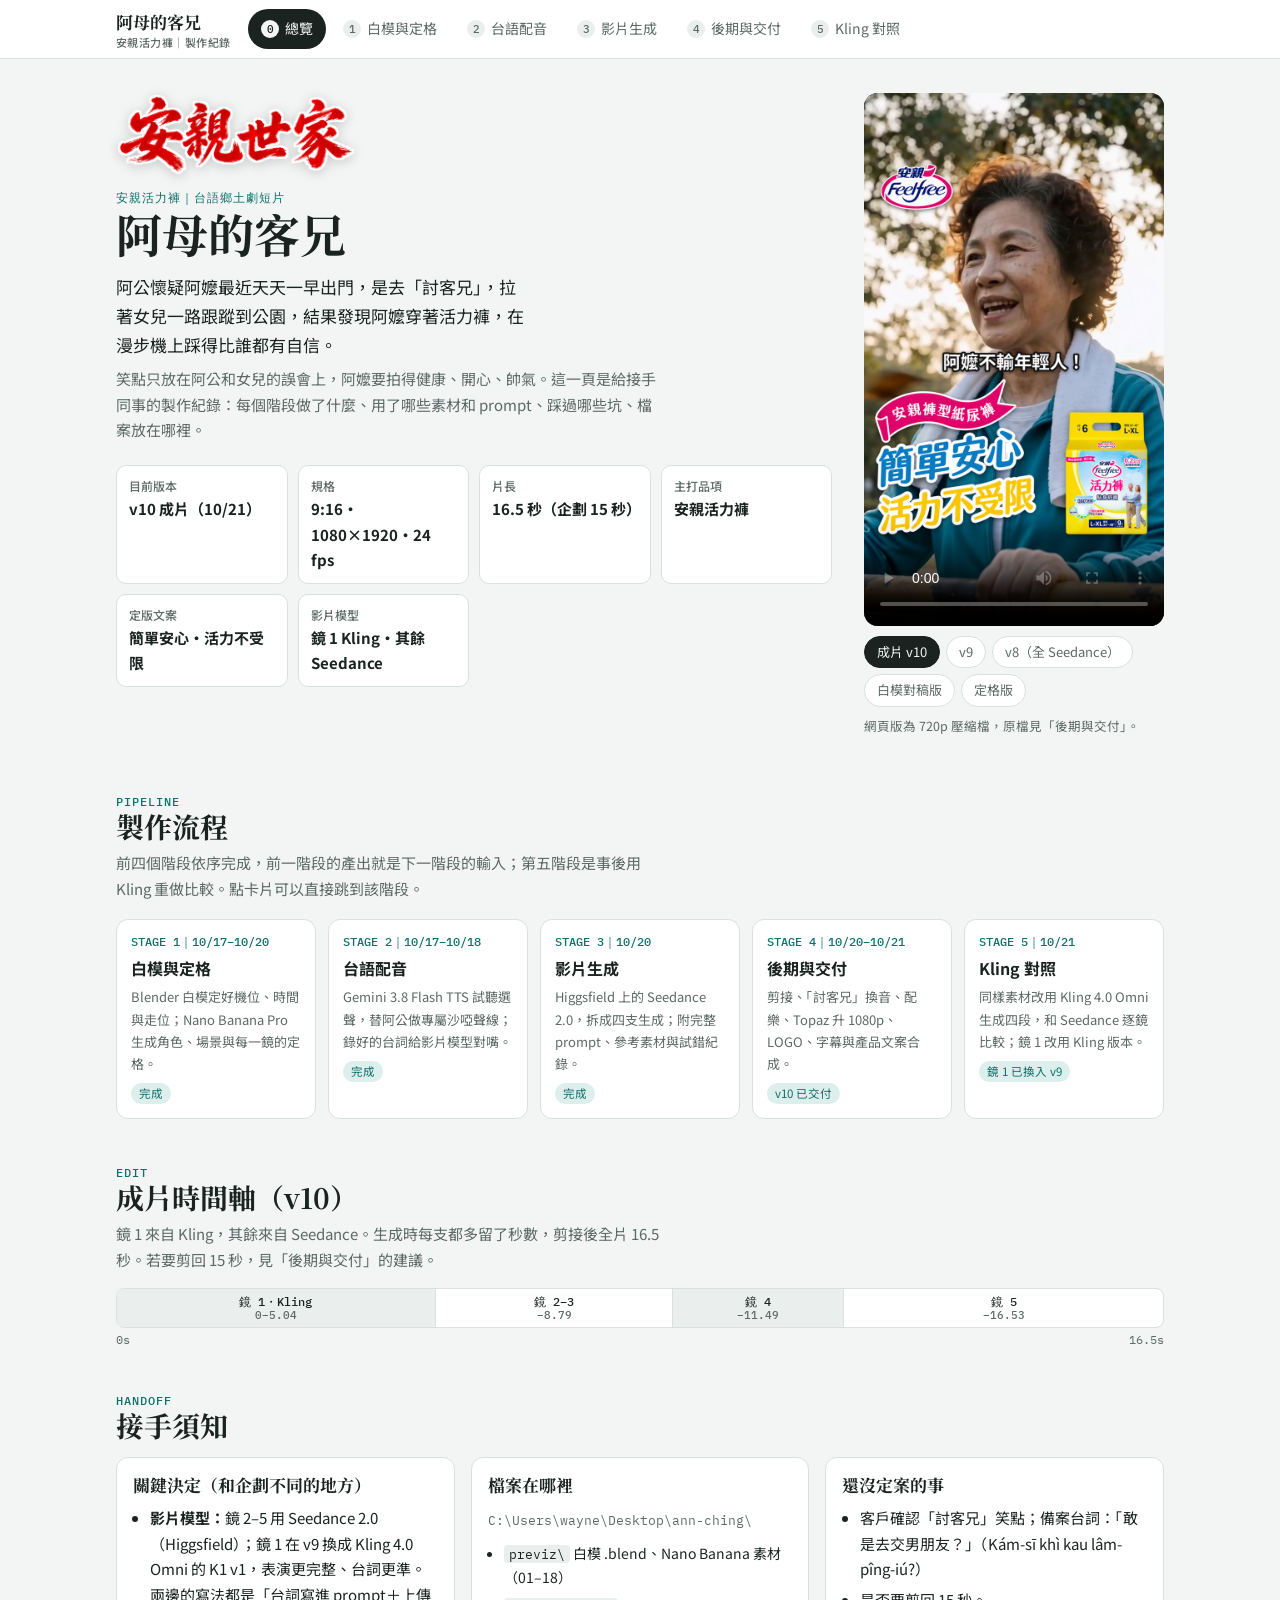
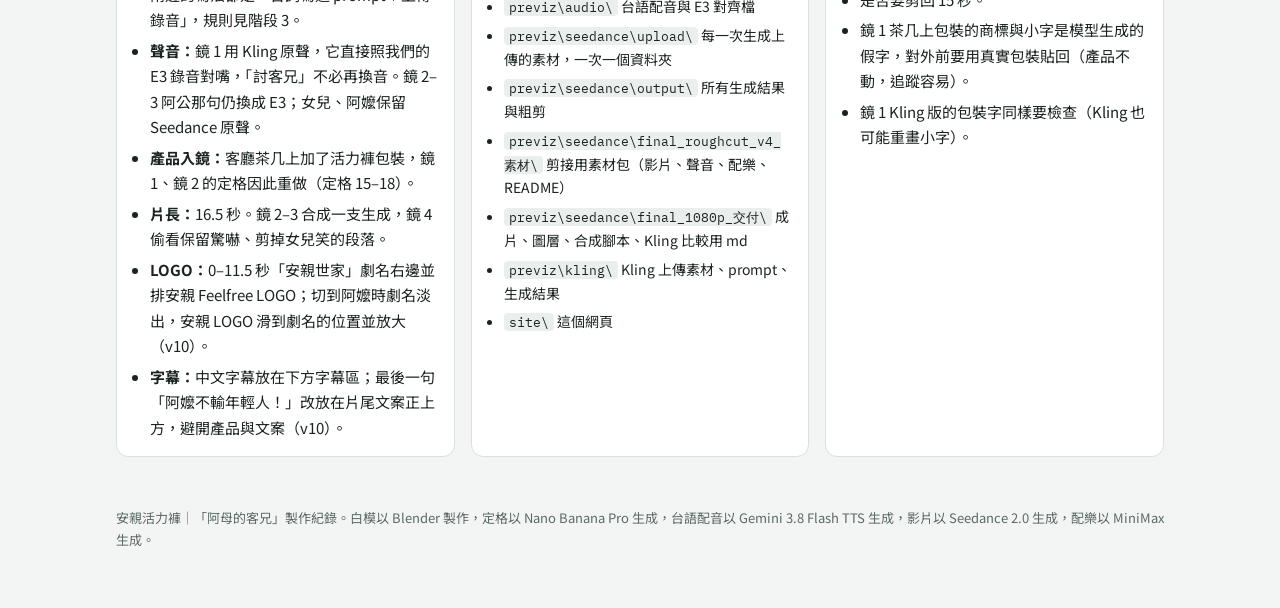
==== commit 4f9dfe9d: "成片換成 v10：加入字幕與新的 LOGO 動態 - 總覽主影片改為 v10，保留 v9、v8 對照 - 後期與交付新增字幕段落，說明最後一句避開片尾文案的做法 - LOGO 合成參數更新為 v10（" ====
--- a/index.html
+++ b/index.html
@@ -255,7 +255,7 @@
     <p class="logline">阿公懷疑阿嬤最近天天一早出門，是去「討客兄」，拉著女兒一路跟蹤到公園，結果發現阿嬤穿著活力褲，在漫步機上踩得比誰都有自信。</p>
     <p class="lead">笑點只放在阿公和女兒的誤會上，阿嬤要拍得健康、開心、帥氣。這一頁是給接手同事的製作紀錄：每個階段做了什麼、用了哪些素材和 prompt、踩過哪些坑、檔案放在哪裡。</p>
     <div class="facts">
-      <div class="fact"><b>目前版本</b><span>v9 成片（10/21）</span></div>
+      <div class="fact"><b>目前版本</b><span>v10 成片（10/21）</span></div>
       <div class="fact"><b>規格</b><span>9:16・1080×1920・24 fps</span></div>
       <div class="fact"><b>片長</b><span>16.5 秒（企劃 15 秒）</span></div>
       <div class="fact"><b>主打品項</b><span>安親活力褲</span></div>
@@ -264,9 +264,10 @@
     </div>
   </div>
   <div class="side">
-    <div class="player"><video id="pv" controls playsinline preload="metadata" poster="assets/video/final_v9_poster.jpg" src="assets/video/final_v9_720p.mp4"></video></div>
+    <div class="player"><video id="pv" controls playsinline preload="metadata" poster="assets/video/final_v10_poster.jpg" src="assets/video/final_v10_720p.mp4"></video></div>
     <div class="vtabs" role="group" aria-label="影片版本">
-      <button class="chip" type="button" data-src="assets/video/final_v9_720p.mp4" data-poster="assets/video/final_v9_poster.jpg" aria-pressed="true">成片 v9</button>
+      <button class="chip" type="button" data-src="assets/video/final_v10_720p.mp4" data-poster="assets/video/final_v10_poster.jpg" aria-pressed="true">成片 v10</button>
+      <button class="chip" type="button" data-src="assets/video/final_v9_720p.mp4" data-poster="assets/video/final_v9_poster.jpg" aria-pressed="false">v9</button>
       <button class="chip" type="button" data-src="assets/video/final_v8_720p.mp4" data-poster="assets/video/final_v8_poster.jpg" aria-pressed="false">v8（全 Seedance）</button>
       <button class="chip" type="button" data-src="assets/video/previz_v7_guide.mp4" data-poster="assets/video/poster.jpg" aria-pressed="false">白模對稿版</button>
       <button class="chip" type="button" data-src="assets/video/previz_keyframes.mp4" data-poster="assets/video/poster.jpg" aria-pressed="false">定格版</button>
@@ -284,14 +285,14 @@
     <a href="#stage1"><span class="k">STAGE 1｜10/17–10/20</span><b>白模與定格</b><span>Blender 白模定好機位、時間與走位；Nano Banana Pro 生成角色、場景與每一鏡的定格。</span><span class="done">完成</span></a>
     <a href="#stage2"><span class="k">STAGE 2｜10/17–10/18</span><b>台語配音</b><span>Gemini 3.8 Flash TTS 試聽選聲，替阿公做專屬沙啞聲線；錄好的台詞給影片模型對嘴。</span><span class="done">完成</span></a>
     <a href="#stage3"><span class="k">STAGE 3｜10/20</span><b>影片生成</b><span>Higgsfield 上的 Seedance 2.0，拆成四支生成；附完整 prompt、參考素材與試錯紀錄。</span><span class="done">完成</span></a>
-    <a href="#stage4"><span class="k">STAGE 4｜10/20–10/21</span><b>後期與交付</b><span>剪接、「討客兄」換音、配樂、Topaz 升 1080p、LOGO 與產品文案合成。</span><span class="done">v9 已交付</span></a>
+    <a href="#stage4"><span class="k">STAGE 4｜10/20–10/21</span><b>後期與交付</b><span>剪接、「討客兄」換音、配樂、Topaz 升 1080p、LOGO、字幕與產品文案合成。</span><span class="done">v10 已交付</span></a>
     <a href="#stage5"><span class="k">STAGE 5｜10/21</span><b>Kling 對照</b><span>同樣素材改用 Kling 4.0 Omni 生成四段，和 Seedance 逐鏡比較；鏡 1 改用 Kling 版本。</span><span class="done">鏡 1 已換入 v9</span></a>
   </div>
 </section>
 
 <section>
   <div class="eyebrow">Edit</div>
-  <h2>成片時間軸（v9）</h2>
+  <h2>成片時間軸（v10）</h2>
   <p class="lead">鏡 1 來自 Kling，其餘來自 Seedance。生成時每支都多留了秒數，剪接後全片 16.5 秒。若要剪回 15 秒，見「後期與交付」的建議。</p>
   <div class="tl" id="tl-final" aria-label="v9 時間軸"></div>
   <div class="tlnote"><span>0s</span><span>16.5s</span></div>
@@ -306,7 +307,8 @@
       <li><b>聲音：</b>鏡 1 用 Kling 原聲，它直接照我們的 E3 錄音對嘴，「討客兄」不必再換音。鏡 2–3 阿公那句仍換成 E3；女兒、阿嬤保留 Seedance 原聲。</li>
       <li><b>產品入鏡：</b>客廳茶几上加了活力褲包裝，鏡 1、鏡 2 的定格因此重做（定格 15–18）。</li>
       <li><b>片長：</b>16.5 秒。鏡 2–3 合成一支生成，鏡 4 偷看保留驚嚇、剪掉女兒笑的段落。</li>
-      <li><b>LOGO：</b>前段是「安親世家」劇名，阿嬤鏡頭推近時淡換成安親 Feelfree 品牌 LOGO。</li>
+      <li><b>LOGO：</b>0–11.5 秒「安親世家」劇名右邊並排安親 Feelfree LOGO；切到阿嬤時劇名淡出，安親 LOGO 滑到劇名的位置並放大（v10）。</li>
+      <li><b>字幕：</b>中文字幕放在下方字幕區；最後一句「阿嬤不輸年輕人！」改放在片尾文案正上方，避開產品與文案（v10）。</li>
     </ul></div>
     <div class="panel"><h3>檔案在哪裡</h3>
       <p class="path">C:\Users\wayne\Desktop\ann-ching\</p>
@@ -325,8 +327,7 @@
       <li>客戶確認「討客兄」笑點；備案台詞：「敢是去交男朋友？」（Kám-sī khì kau lâm-pîng-iú?）</li>
       <li>是否要剪回 15 秒。</li>
       <li>鏡 1 茶几上包裝的商標與小字是模型生成的假字，對外前要用真實包裝貼回（產品不動，追蹤容易）。</li>
-      <li>中文字幕尚未依新時間軸重做。</li>
-      <li>鏡 1 Kling 版的包裝字同樣要檢查（Kling 也可能重畫小字）。</li>
+            <li>鏡 1 Kling 版的包裝字同樣要檢查（Kling 也可能重畫小字）。</li>
     </ul></div>
   </div>
 </section>
@@ -579,12 +580,12 @@
   <h1>後期與交付</h1>
   <p class="lead">把四支生成片剪成 16.5 秒，修正「討客兄」的發音，鋪 MiniMax 配樂，用 Topaz 升到 1080p，最後合成 LOGO、產品與文案。v9 只把鏡 1 換成 Kling 版本，其餘沿用 v8。</p>
   <div class="handoff">
-    <div><h4>產出</h4><ul><li>v9：鏡 1 換 Kling，1080p 含 LOGO、產品、文案（目前版本）</li><li>v8：全 Seedance 版</li><li>v7／v9 無合成版、剪接素材包、合成圖層、合成腳本</li></ul></div>
+    <div><h4>產出</h4><ul><li>v10：v9 加字幕、LOGO 新動態（目前版本，另有無字幕版與 SRT）</li><li>v9：鏡 1 換 Kling；v8：全 Seedance 版</li><li>v7／v9 無合成版、剪接素材包、合成圖層、合成腳本</li></ul></div>
     <div><h4>工具</h4><ul><li>ffmpeg（剪接、混音、對齊）</li><li>Gemini 3.8 Flash TTS（換音）</li><li>MiniMax（配樂）、Topaz（Higgsfield 升解析度）</li><li>Python＋PIL 逐格合成</li></ul></div>
     <div><h4>檔案</h4><p class="path">previz\seedance\final_1080p_交付\<br>previz\seedance\final_roughcut_v4_素材\</p></div>
     <div><h4>交接注意</h4><ul><li>要用自己的剪接軟體重剪，從素材包開始，裡面的 README 有完整對照。</li><li>Topaz 輸出是 HEVC，部分軟體要用 H.264 版。</li></ul></div>
   </div>
-  <nav class="subnav" aria-label="本頁段落"><a href="#edit">剪接</a><a href="#fixvoice">討客兄換音</a><a href="#music">配樂</a><a href="#comp">LOGO 與產品合成</a><a href="#deliver">交付檔案</a></nav>
+  <nav class="subnav" aria-label="本頁段落"><a href="#edit">剪接</a><a href="#fixvoice">討客兄換音</a><a href="#music">配樂</a><a href="#comp">LOGO 與產品合成</a><a href="#subs">字幕</a><a href="#deliver">交付檔案</a></nav>
 </div>
 
 <section id="edit">
@@ -648,11 +649,11 @@
 
 <section id="comp">
   <div class="eyebrow">Composite</div>
-  <h2>LOGO 與產品合成（v8、v9 相同）</h2>
+  <h2>LOGO 與產品合成（v10）</h2>
   <p class="lead">先用 Topaz 把 720p 粗剪升到 1080p，再用 Python 逐格合成。淡入淡出用 easeInOutSine，上升與縮放用 easeOutCubic，動起來比較自然。去背圖層由團隊手動完成。</p>
   <div class="layers">
-    <figure><div class="ph"><img src="assets/post/logo_shijia.png" alt="安親世家 LOGO" data-zoom></div><figcaption>安親世家（片頭–13.7 s）</figcaption></figure>
-    <figure><div class="ph"><img src="assets/post/logo_feelfree.png" alt="安親 Feelfree LOGO" data-zoom></div><figcaption>安親 Feelfree（13.1 s 起）</figcaption></figure>
+    <figure><div class="ph"><img src="assets/post/logo_shijia.png" alt="安親世家 LOGO" data-zoom></div><figcaption>安親世家（0–12.1 s）</figcaption></figure>
+    <figure><div class="ph"><img src="assets/post/logo_feelfree.png" alt="安親 Feelfree LOGO" data-zoom></div><figcaption>安親 Feelfree（全片）</figcaption></figure>
     <figure><div class="ph"><img src="assets/post/slogan_1_ribbon.png" alt="紅色飄帶" data-zoom></div><figcaption>文案 1｜飄帶</figcaption></figure>
     <figure><div class="ph"><img src="assets/post/slogan_2_line1.png" alt="簡單安心" data-zoom></div><figcaption>文案 2｜簡單安心</figcaption></figure>
     <figure><div class="ph"><img src="assets/post/slogan_3_line2.png" alt="活力不受限" data-zoom></div><figcaption>文案 3｜活力不受限</figcaption></figure>
@@ -661,20 +662,44 @@
   <div class="tblwrap"><table>
     <thead><tr><th>圖層</th><th>位置與大小（1080×1920）</th><th>出現時間</th><th>動態</th></tr></thead>
     <tbody>
-      <tr><td>安親世家 LOGO</td><td class="mono">寬 340，(60, 270)</td><td class="mono">0 – 13.7 s</td><td>13.1–13.7 s 淡出（easeInOutSine）</td></tr>
-      <tr><td>安親 Feelfree LOGO</td><td class="mono">高 165，(60, 255)</td><td class="mono">13.1 s – 片尾</td><td>與上一個交叉淡化</td></tr>
+      <tr><td>安親世家 LOGO</td><td class="mono">寬 340、高 114，(60, 270)</td><td class="mono">0 – 12.09 s</td><td>11.49–12.09 s 淡出（easeInOutSine）</td></tr>
+      <tr><td>安親 Feelfree LOGO</td><td class="mono">起：高 114，(428, 270)<br>終：高 165，(60, 255)</td><td class="mono">全片</td><td>11.64–12.44 s 移到劇名位置並放大（easeInOutCubic）</td></tr>
       <tr><td>文案三層</td><td class="mono">寬 580，(40, 1030)</td><td class="mono">飄帶 14.50／第一行 14.68／第二行 14.86 s</td><td>0.65 秒淡入＋上升 36 px（easeOutCubic）</td></tr>
       <tr><td>產品</td><td class="mono">高 440，(726, 1150)</td><td class="mono">14.62 s</td><td>0.7 秒淡入＋縮放 0.95→1</td></tr>
     </tbody>
   </table></div>
-  <p class="lead" style="margin-top:10px">LOGO 在阿嬤鏡頭開始推近時換成品牌 LOGO；文案與產品排在下方安全區，人物臉留在上半部。</p>
+  <p class="lead" style="margin-top:10px">v8／v9 的做法是 13.1 秒才把劇名交叉淡化成品牌 LOGO；v10 改成品牌 LOGO 從片頭就和劇名並排，切到阿嬤時接手。文案與產品排在下方安全區，人物臉留在上半部。</p>
+</section>
+
+<section id="subs">
+  <div class="eyebrow">Subtitles</div>
+  <h2>字幕（v10）</h2>
+  <p class="lead">中文字幕直接燒進畫面，另附 SRT 方便自己剪。字型 Noto Sans CJK TC Bold 64 px，白字黑邊加柔和陰影，每句前後 0.08 秒淡入淡出；時間依 v9 的聲音重新對過，鏡 4 的「啊」不上字幕。</p>
+  <div class="tblwrap"><table>
+    <thead><tr><th>時間</th><th>角色</th><th>字幕</th><th>位置</th></tr></thead>
+    <tbody>
+      <tr><td class="mono">0.20–1.42</td><td>阿公</td><td>你媽以前都不出門，</td><td>字幕區</td></tr>
+      <tr><td class="mono">1.42–3.05</td><td>阿公</td><td>現在一大早就跑出去……</td><td>字幕區</td></tr>
+      <tr><td class="mono">3.38–4.95</td><td>阿公</td><td>該不會是……在偷人吧？！</td><td>字幕區</td></tr>
+      <tr><td class="mono">5.08–6.62</td><td>女兒</td><td>爸，她是……</td><td>字幕區</td></tr>
+      <tr><td class="mono">6.80–7.95</td><td>阿公</td><td>走！跟去看看！</td><td>字幕區</td></tr>
+      <tr><td class="mono">11.62–12.88</td><td>阿嬤</td><td>安親活力褲，</td><td>字幕區</td></tr>
+      <tr><td class="mono">13.12–14.44</td><td>阿嬤</td><td>穿起來輕鬆，</td><td>字幕區</td></tr>
+      <tr><td class="mono">14.74–16.50</td><td>阿嬤</td><td>阿嬤不輸年輕人！</td><td>文案正上方（底邊 y 1005）</td></tr>
+    </tbody>
+  </table></div>
+  <div class="note"><strong>和片尾文案打架的解法：</strong>阿嬤的台詞照停頓拆成三句，前兩句在 14.44 秒結束、文案 14.5 秒才進場，真正重疊的只有最後一句。最後一句不放字幕區，改放在文案區塊正上方（阿嬤下巴下方），和文案疊成一組，不擋臉也不壓產品。備案：最後一句不上字幕讓文案接手，或片尾多停 1 秒讓台詞先講完。</div>
 </section>
 
 <section id="deliver">
   <div class="eyebrow">Delivery</div>
   <h2>交付檔案</h2>
   <div class="tree">previz\seedance\final_1080p_交付\
-├─ 阿母的客兄_v9_1080p_鏡1Kling_LOGO_產品文案.mp4 ← 目前版本
+├─ 阿母的客兄_v10_1080p_字幕.mp4             ← 目前版本
+├─ 阿母的客兄_v10_1080p_無字幕.mp4           ← v10 不含字幕
+├─ 阿母的客兄_v10_字幕.srt                   ← 字幕檔
+├─ v10合成腳本_comp.py                       ← v10 合成腳本（LOGO 動態＋字幕）
+├─ 阿母的客兄_v9_1080p_鏡1Kling_LOGO_產品文案.mp4
 ├─ 阿母的客兄_v9_1080p_無合成.mp4           ← v9 底片（含混音）
 ├─ 阿母的客兄_v8_1080p_LOGO_產品文案.mp4    ← 全 Seedance 版
 ├─ 阿母的客兄_v7_1080p_無合成.mp4           ← 要自己合成時用（H.264）
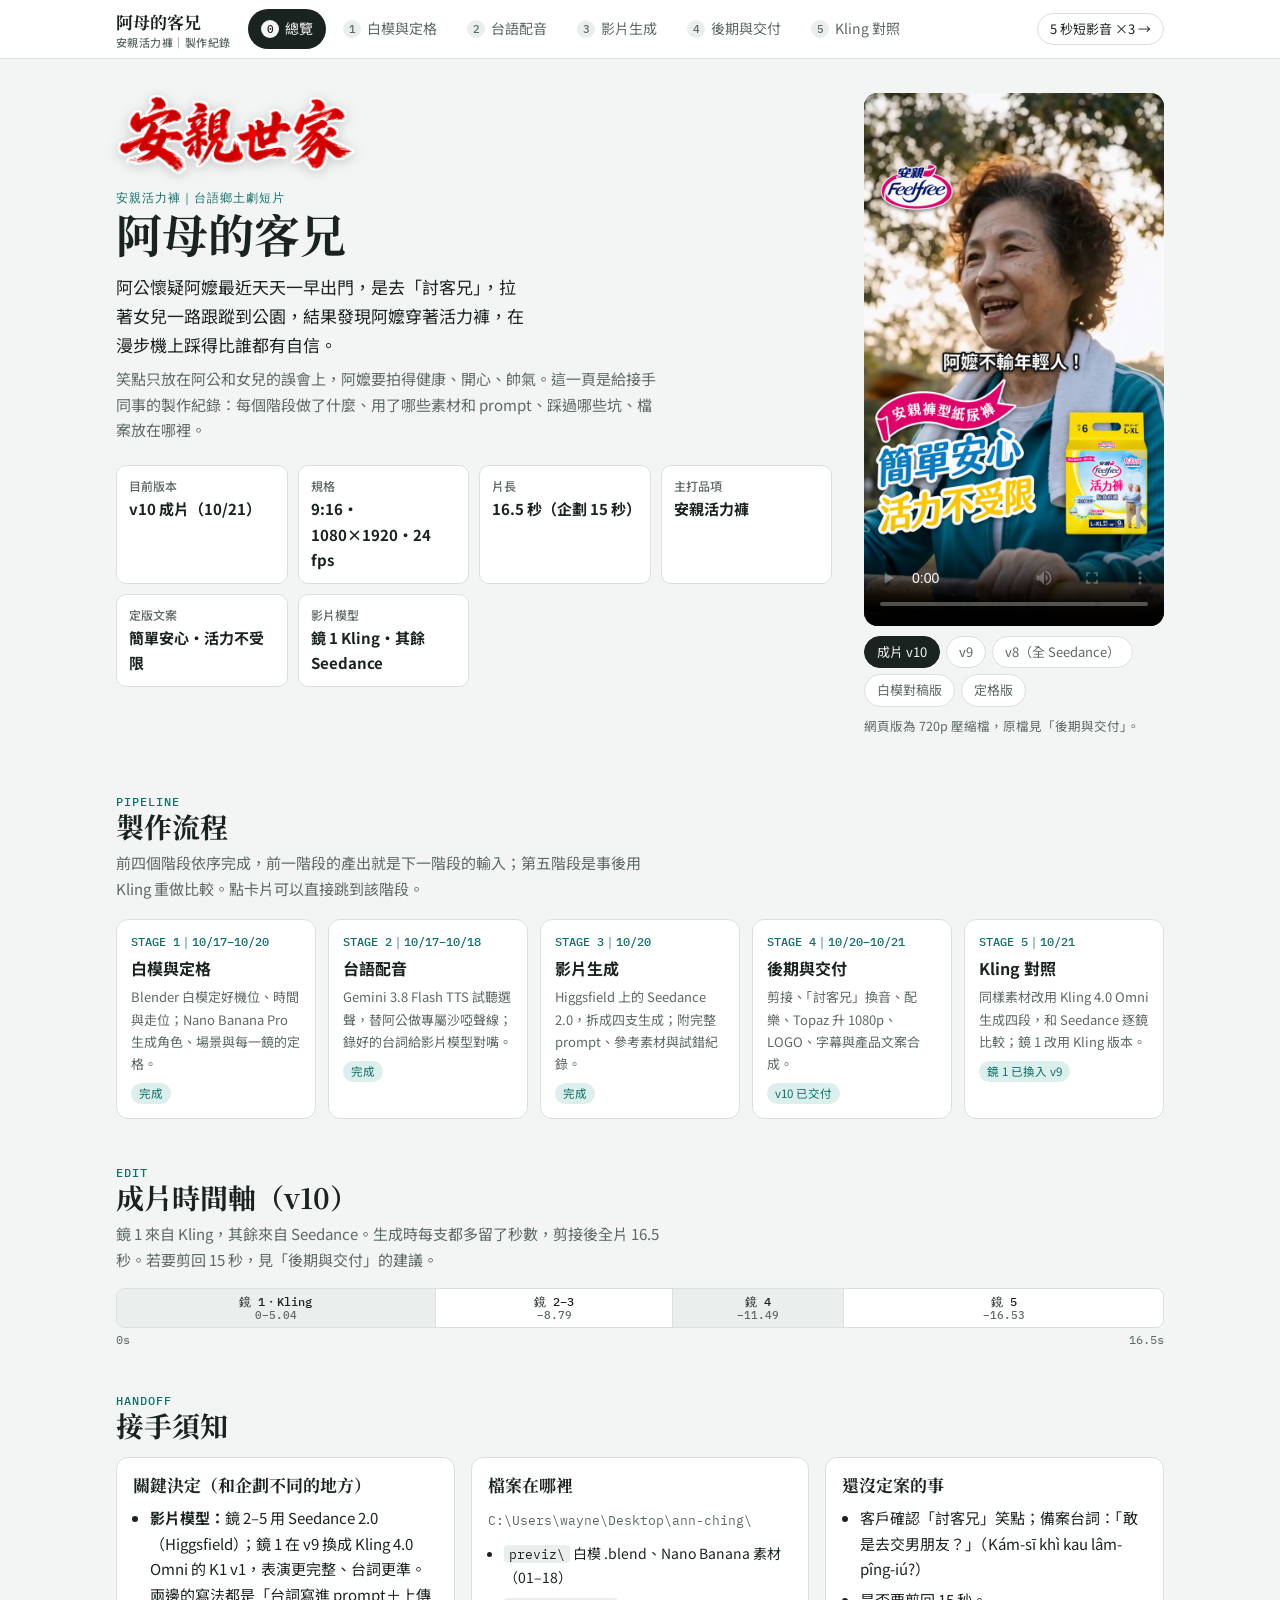
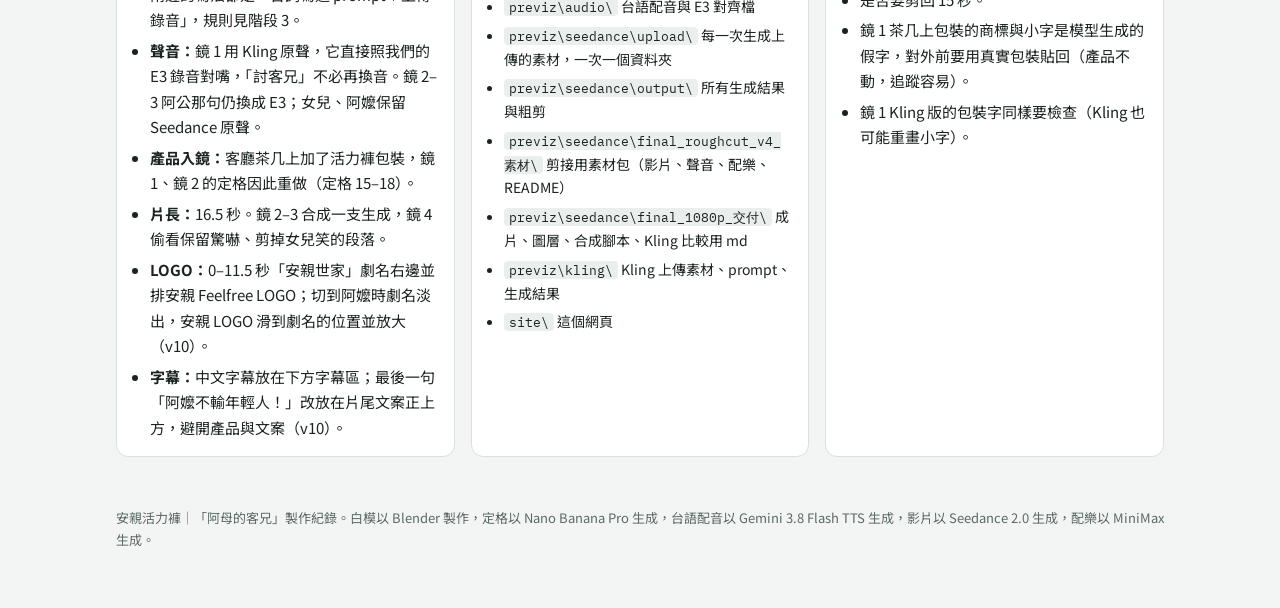
==== commit 3f3dec6a: "新增 5 秒短影音 ×3 製作紀錄頁（5s.html） - 新頁面分六個階段分頁：總覽、規格與版位、圖文素材、首尾格、Kling 影片、合成與交付 - assets/5s/：首尾格、試錯紀錄、icon" ====
--- a/index.html
+++ b/index.html
@@ -228,6 +228,9 @@
 .lb{position:fixed;inset:0;background:rgba(0,0,0,.86);display:grid;place-items:center;z-index:50;padding:max(16px,env(safe-area-inset-top,0px)) max(16px,env(safe-area-inset-right,0px)) max(16px,env(safe-area-inset-bottom,0px)) max(16px,env(safe-area-inset-left,0px))}
 .lb img{max-height:100%;max-width:100%;border-radius:8px}
 .lb button{position:absolute;top:calc(12px + env(safe-area-inset-top,0px));right:calc(12px + env(safe-area-inset-right,0px));font:inherit;border:none;border-radius:999px;padding:6px 14px;background:#fff;color:#000;cursor:pointer}
+.xlink{margin-left:auto;font-size:13px;white-space:nowrap;text-decoration:none;border:1px solid var(--line);border-radius:999px;padding:4px 12px;color:var(--ink);background:var(--surface)}
+.xlink:hover{border-color:var(--teal);color:var(--teal)}
+@media (max-width:560px){.xlink{display:none}}
 </style>
 </head>
 <body>
@@ -241,6 +244,7 @@
     <a role="tab" href="#stage4" id="tab-stage4" aria-controls="stage4"><span class="n">4</span>後期與交付</a>
     <a role="tab" href="#stage5" id="tab-stage5" aria-controls="stage5"><span class="n">5</span>Kling 對照</a>
   </nav>
+  <a class="xlink" href="5s.html">5 秒短影音 ×3 →</a>
 </div></header>
 
 <main class="wrap">
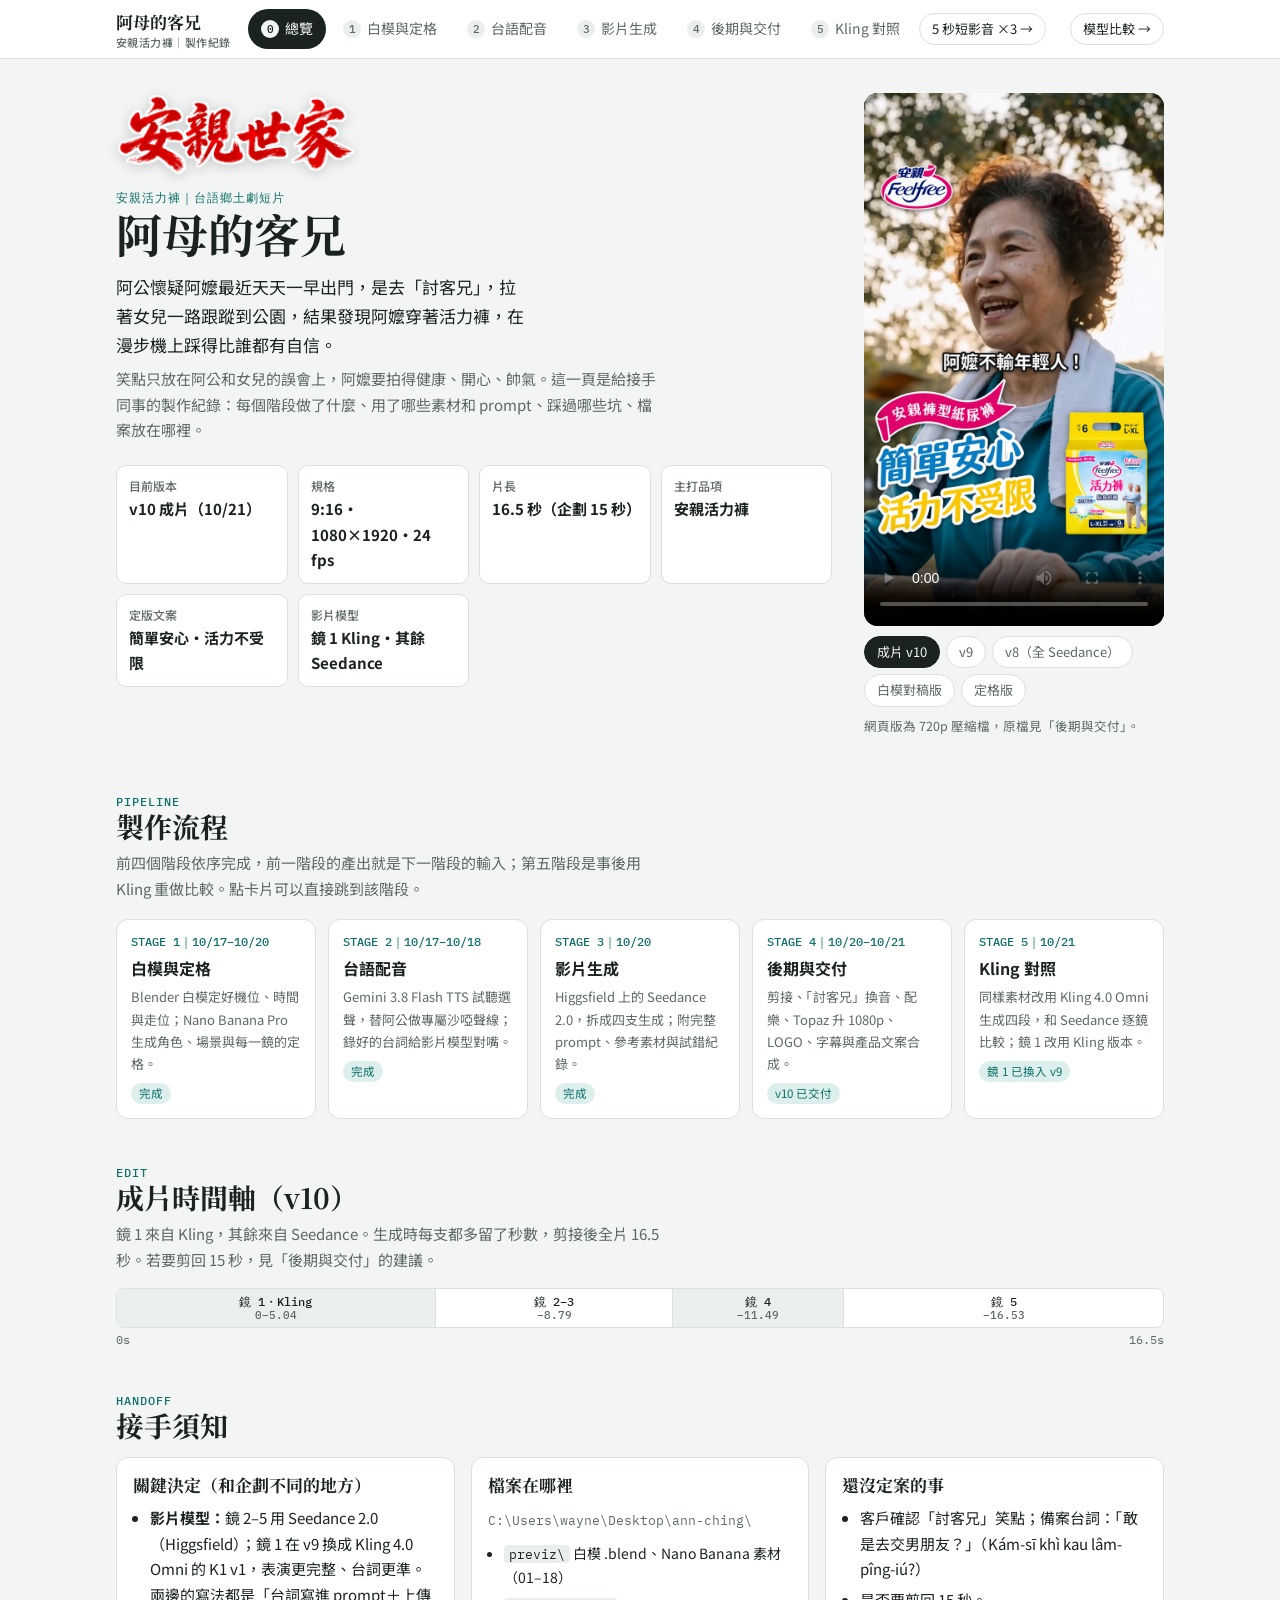
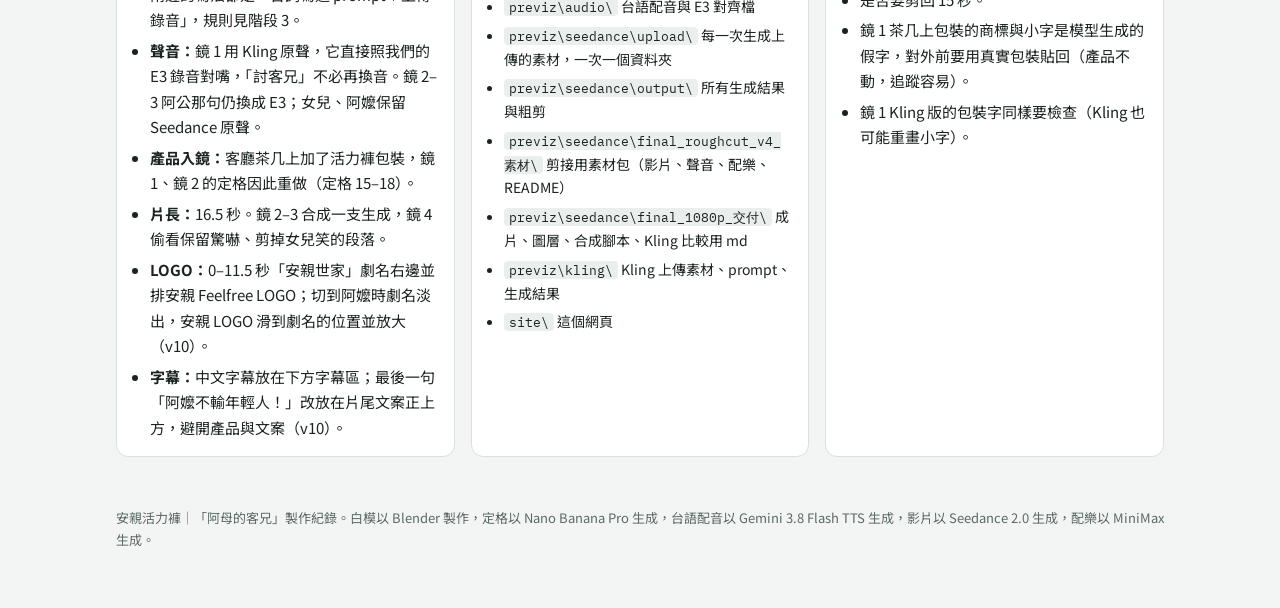
==== commit 8e5ce94a: "新增影片模型比較頁（models.html） - Kling 4.0、Seedance 2.0、Seedance 2.5 的強項、差異與選用建議 - 安親四個鏡頭三模型並排；好來 15 秒與三支 5 " ====
--- a/index.html
+++ b/index.html
@@ -244,7 +244,7 @@
     <a role="tab" href="#stage4" id="tab-stage4" aria-controls="stage4"><span class="n">4</span>後期與交付</a>
     <a role="tab" href="#stage5" id="tab-stage5" aria-controls="stage5"><span class="n">5</span>Kling 對照</a>
   </nav>
-  <a class="xlink" href="5s.html">5 秒短影音 ×3 →</a>
+  <a class="xlink" href="5s.html">5 秒短影音 ×3 →</a><a class="xlink" style="margin-left:6px" href="models.html">模型比較 →</a>
 </div></header>
 
 <main class="wrap">
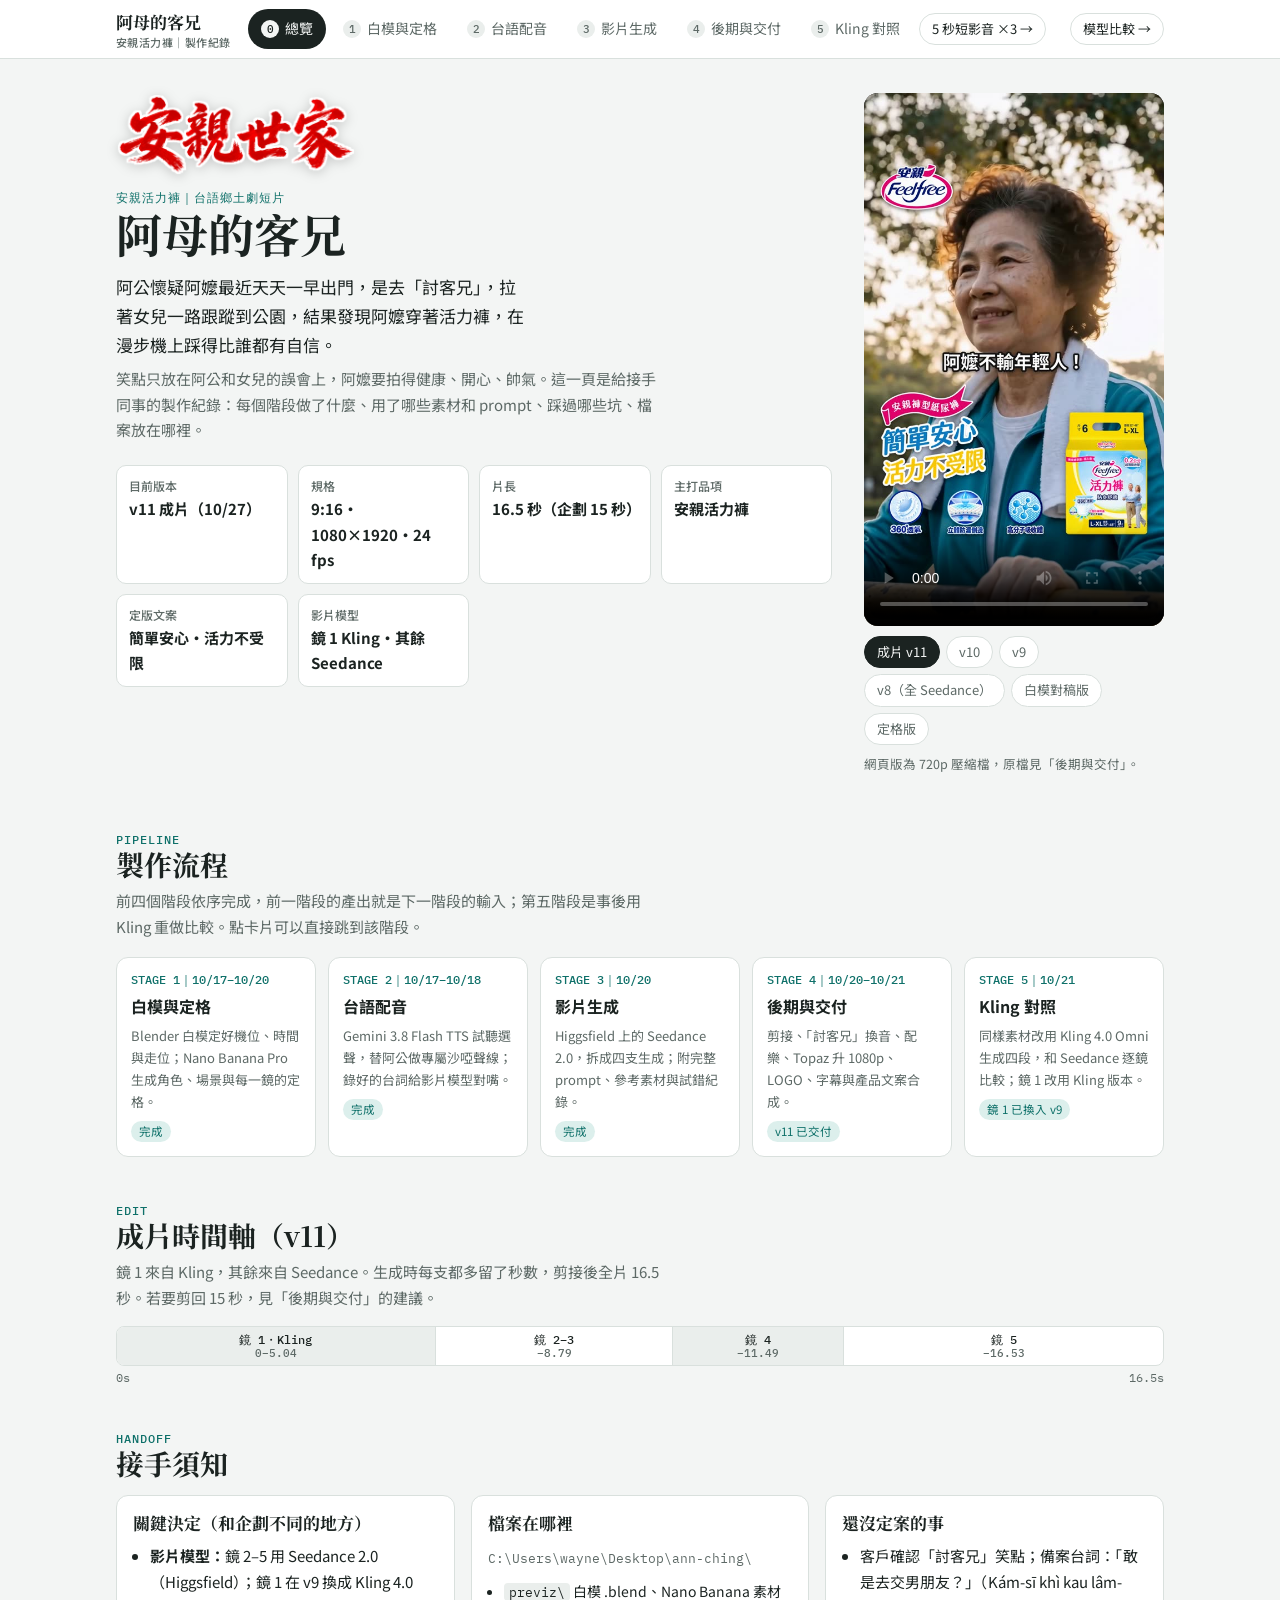
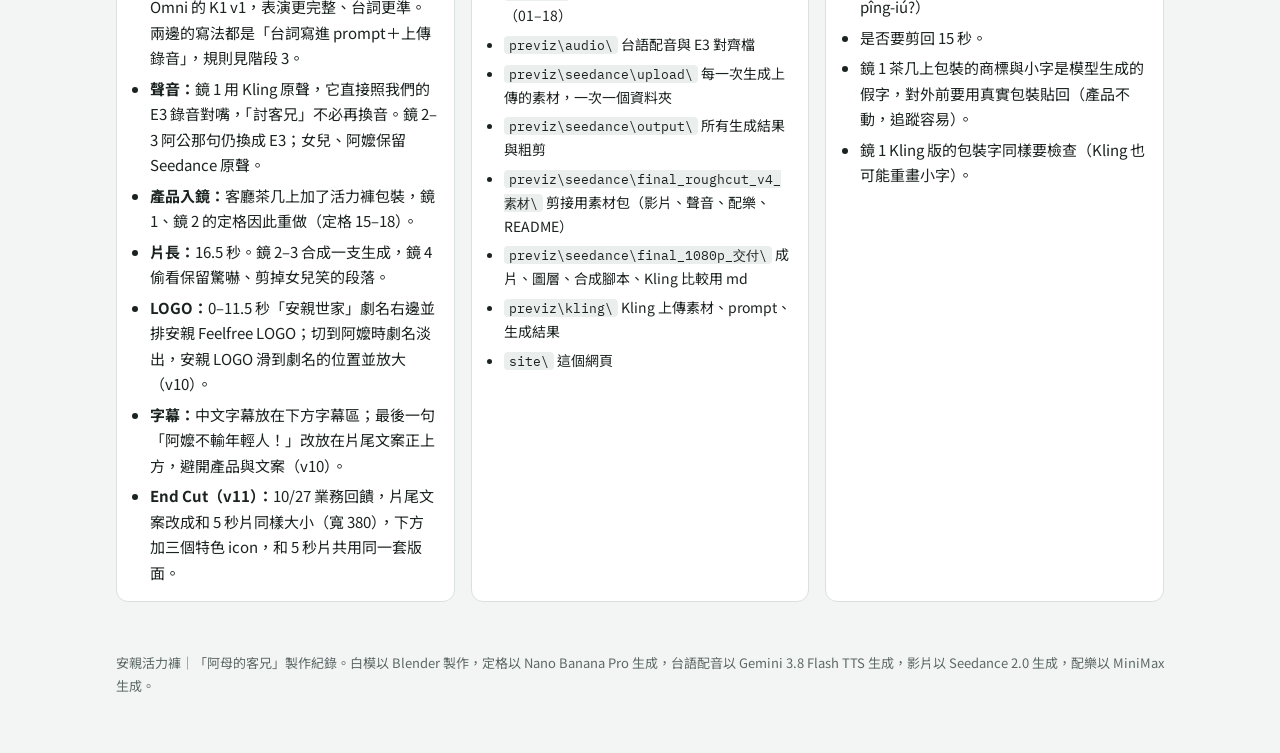
==== commit 4720aa1a: "5 秒片 v2 與 15 秒 v11：依業務回饋調整片尾版面 - 5 秒三支改版面：LOGO 放大比照 15 秒，文案與 icon 移到下方（不受 Meta 安全區限制） - 爸爸篇尾格改回「阿嬤留在" ====
--- a/index.html
+++ b/index.html
@@ -259,7 +259,7 @@
     <p class="logline">阿公懷疑阿嬤最近天天一早出門，是去「討客兄」，拉著女兒一路跟蹤到公園，結果發現阿嬤穿著活力褲，在漫步機上踩得比誰都有自信。</p>
     <p class="lead">笑點只放在阿公和女兒的誤會上，阿嬤要拍得健康、開心、帥氣。這一頁是給接手同事的製作紀錄：每個階段做了什麼、用了哪些素材和 prompt、踩過哪些坑、檔案放在哪裡。</p>
     <div class="facts">
-      <div class="fact"><b>目前版本</b><span>v10 成片（10/21）</span></div>
+      <div class="fact"><b>目前版本</b><span>v11 成片（10/27）</span></div>
       <div class="fact"><b>規格</b><span>9:16・1080×1920・24 fps</span></div>
       <div class="fact"><b>片長</b><span>16.5 秒（企劃 15 秒）</span></div>
       <div class="fact"><b>主打品項</b><span>安親活力褲</span></div>
@@ -268,9 +268,10 @@
     </div>
   </div>
   <div class="side">
-    <div class="player"><video id="pv" controls playsinline preload="metadata" poster="assets/video/final_v10_poster.jpg" src="assets/video/final_v10_720p.mp4"></video></div>
+    <div class="player"><video id="pv" controls playsinline preload="metadata" poster="assets/video/final_v11_poster.jpg" src="assets/video/final_v11_720p.mp4"></video></div>
     <div class="vtabs" role="group" aria-label="影片版本">
-      <button class="chip" type="button" data-src="assets/video/final_v10_720p.mp4" data-poster="assets/video/final_v10_poster.jpg" aria-pressed="true">成片 v10</button>
+      <button class="chip" type="button" data-src="assets/video/final_v11_720p.mp4" data-poster="assets/video/final_v11_poster.jpg" aria-pressed="true">成片 v11</button>
+      <button class="chip" type="button" data-src="assets/video/final_v10_720p.mp4" data-poster="assets/video/final_v10_poster.jpg" aria-pressed="false">v10</button>
       <button class="chip" type="button" data-src="assets/video/final_v9_720p.mp4" data-poster="assets/video/final_v9_poster.jpg" aria-pressed="false">v9</button>
       <button class="chip" type="button" data-src="assets/video/final_v8_720p.mp4" data-poster="assets/video/final_v8_poster.jpg" aria-pressed="false">v8（全 Seedance）</button>
       <button class="chip" type="button" data-src="assets/video/previz_v7_guide.mp4" data-poster="assets/video/poster.jpg" aria-pressed="false">白模對稿版</button>
@@ -289,14 +290,14 @@
     <a href="#stage1"><span class="k">STAGE 1｜10/17–10/20</span><b>白模與定格</b><span>Blender 白模定好機位、時間與走位；Nano Banana Pro 生成角色、場景與每一鏡的定格。</span><span class="done">完成</span></a>
     <a href="#stage2"><span class="k">STAGE 2｜10/17–10/18</span><b>台語配音</b><span>Gemini 3.8 Flash TTS 試聽選聲，替阿公做專屬沙啞聲線；錄好的台詞給影片模型對嘴。</span><span class="done">完成</span></a>
     <a href="#stage3"><span class="k">STAGE 3｜10/20</span><b>影片生成</b><span>Higgsfield 上的 Seedance 2.0，拆成四支生成；附完整 prompt、參考素材與試錯紀錄。</span><span class="done">完成</span></a>
-    <a href="#stage4"><span class="k">STAGE 4｜10/20–10/21</span><b>後期與交付</b><span>剪接、「討客兄」換音、配樂、Topaz 升 1080p、LOGO、字幕與產品文案合成。</span><span class="done">v10 已交付</span></a>
+    <a href="#stage4"><span class="k">STAGE 4｜10/20–10/21</span><b>後期與交付</b><span>剪接、「討客兄」換音、配樂、Topaz 升 1080p、LOGO、字幕與產品文案合成。</span><span class="done">v11 已交付</span></a>
     <a href="#stage5"><span class="k">STAGE 5｜10/21</span><b>Kling 對照</b><span>同樣素材改用 Kling 4.0 Omni 生成四段，和 Seedance 逐鏡比較；鏡 1 改用 Kling 版本。</span><span class="done">鏡 1 已換入 v9</span></a>
   </div>
 </section>
 
 <section>
   <div class="eyebrow">Edit</div>
-  <h2>成片時間軸（v10）</h2>
+  <h2>成片時間軸（v11）</h2>
   <p class="lead">鏡 1 來自 Kling，其餘來自 Seedance。生成時每支都多留了秒數，剪接後全片 16.5 秒。若要剪回 15 秒，見「後期與交付」的建議。</p>
   <div class="tl" id="tl-final" aria-label="v9 時間軸"></div>
   <div class="tlnote"><span>0s</span><span>16.5s</span></div>
@@ -313,6 +314,7 @@
       <li><b>片長：</b>16.5 秒。鏡 2–3 合成一支生成，鏡 4 偷看保留驚嚇、剪掉女兒笑的段落。</li>
       <li><b>LOGO：</b>0–11.5 秒「安親世家」劇名右邊並排安親 Feelfree LOGO；切到阿嬤時劇名淡出，安親 LOGO 滑到劇名的位置並放大（v10）。</li>
       <li><b>字幕：</b>中文字幕放在下方字幕區；最後一句「阿嬤不輸年輕人！」改放在片尾文案正上方，避開產品與文案（v10）。</li>
+      <li><b>End Cut（v11）：</b>10/27 業務回饋，片尾文案改成和 5 秒片同樣大小（寬 380），下方加三個特色 icon，和 5 秒片共用同一套版面。</li>
     </ul></div>
     <div class="panel"><h3>檔案在哪裡</h3>
       <p class="path">C:\Users\wayne\Desktop\ann-ching\</p>
@@ -584,7 +586,7 @@
   <h1>後期與交付</h1>
   <p class="lead">把四支生成片剪成 16.5 秒，修正「討客兄」的發音，鋪 MiniMax 配樂，用 Topaz 升到 1080p，最後合成 LOGO、產品與文案。v9 只把鏡 1 換成 Kling 版本，其餘沿用 v8。</p>
   <div class="handoff">
-    <div><h4>產出</h4><ul><li>v10：v9 加字幕、LOGO 新動態（目前版本，另有無字幕版與 SRT）</li><li>v9：鏡 1 換 Kling；v8：全 Seedance 版</li><li>v7／v9 無合成版、剪接素材包、合成圖層、合成腳本</li></ul></div>
+    <div><h4>產出</h4><ul><li>v11：End Cut 改成 5 秒片版面，加三個 icon（目前版本，另有無字幕版與 SRT）</li><li>v10：v9 加字幕、LOGO 新動態</li><li>v9：鏡 1 換 Kling；v8：全 Seedance 版</li><li>v7／v9 無合成版、剪接素材包、合成圖層、合成腳本</li></ul></div>
     <div><h4>工具</h4><ul><li>ffmpeg（剪接、混音、對齊）</li><li>Gemini 3.8 Flash TTS（換音）</li><li>MiniMax（配樂）、Topaz（Higgsfield 升解析度）</li><li>Python＋PIL 逐格合成</li></ul></div>
     <div><h4>檔案</h4><p class="path">previz\seedance\final_1080p_交付\<br>previz\seedance\final_roughcut_v4_素材\</p></div>
     <div><h4>交接注意</h4><ul><li>要用自己的剪接軟體重剪，從素材包開始，裡面的 README 有完整對照。</li><li>Topaz 輸出是 HEVC，部分軟體要用 H.264 版。</li></ul></div>
@@ -653,7 +655,7 @@
 
 <section id="comp">
   <div class="eyebrow">Composite</div>
-  <h2>LOGO 與產品合成（v10）</h2>
+  <h2>LOGO 與產品合成（v11）</h2>
   <p class="lead">先用 Topaz 把 720p 粗剪升到 1080p，再用 Python 逐格合成。淡入淡出用 easeInOutSine，上升與縮放用 easeOutCubic，動起來比較自然。去背圖層由團隊手動完成。</p>
   <div class="layers">
     <figure><div class="ph"><img src="assets/post/logo_shijia.png" alt="安親世家 LOGO" data-zoom></div><figcaption>安親世家（0–12.1 s）</figcaption></figure>
@@ -668,7 +670,8 @@
     <tbody>
       <tr><td>安親世家 LOGO</td><td class="mono">寬 340、高 114，(60, 270)</td><td class="mono">0 – 12.09 s</td><td>11.49–12.09 s 淡出（easeInOutSine）</td></tr>
       <tr><td>安親 Feelfree LOGO</td><td class="mono">起：高 114，(428, 270)<br>終：高 165，(60, 255)</td><td class="mono">全片</td><td>11.64–12.44 s 移到劇名位置並放大（easeInOutCubic）</td></tr>
-      <tr><td>文案三層</td><td class="mono">寬 580，(40, 1030)</td><td class="mono">飄帶 14.50／第一行 14.68／第二行 14.86 s</td><td>0.65 秒淡入＋上升 36 px（easeOutCubic）</td></tr>
+      <tr><td>文案三層</td><td class="mono">寬 380，(60, 1049)<br>v10 是寬 580，(40, 1030)</td><td class="mono">飄帶 14.50／第一行 14.68／第二行 14.86 s</td><td>0.65 秒淡入＋上升 36 px（easeOutCubic）</td></tr>
+      <tr><td>三個特色 icon（v11 新增）</td><td class="mono">高 160，中心 x 150／365／580，y 1430–1590</td><td class="mono">14.95／15.10／15.25 s</td><td>0.5 秒淡入＋上升</td></tr>
       <tr><td>產品</td><td class="mono">高 440，(726, 1150)</td><td class="mono">14.62 s</td><td>0.7 秒淡入＋縮放 0.95→1</td></tr>
     </tbody>
   </table></div>
@@ -699,7 +702,11 @@
   <div class="eyebrow">Delivery</div>
   <h2>交付檔案</h2>
   <div class="tree">previz\seedance\final_1080p_交付\
-├─ 阿母的客兄_v10_1080p_字幕.mp4             ← 目前版本
+├─ 阿母的客兄_v11_1080p_字幕.mp4             ← 目前版本（10/27 End Cut 改版）
+├─ 阿母的客兄_v11_1080p_無字幕.mp4           ← v11 不含字幕
+├─ 阿母的客兄_v11_字幕.srt                   ← 字幕檔（時間和 v10 相同）
+├─ v11合成腳本_comp.py                       ← v11 合成腳本
+├─ 阿母的客兄_v10_1080p_字幕.mp4
 ├─ 阿母的客兄_v10_1080p_無字幕.mp4           ← v10 不含字幕
 ├─ 阿母的客兄_v10_字幕.srt                   ← 字幕檔
 ├─ v10合成腳本_comp.py                       ← v10 合成腳本（LOGO 動態＋字幕）
